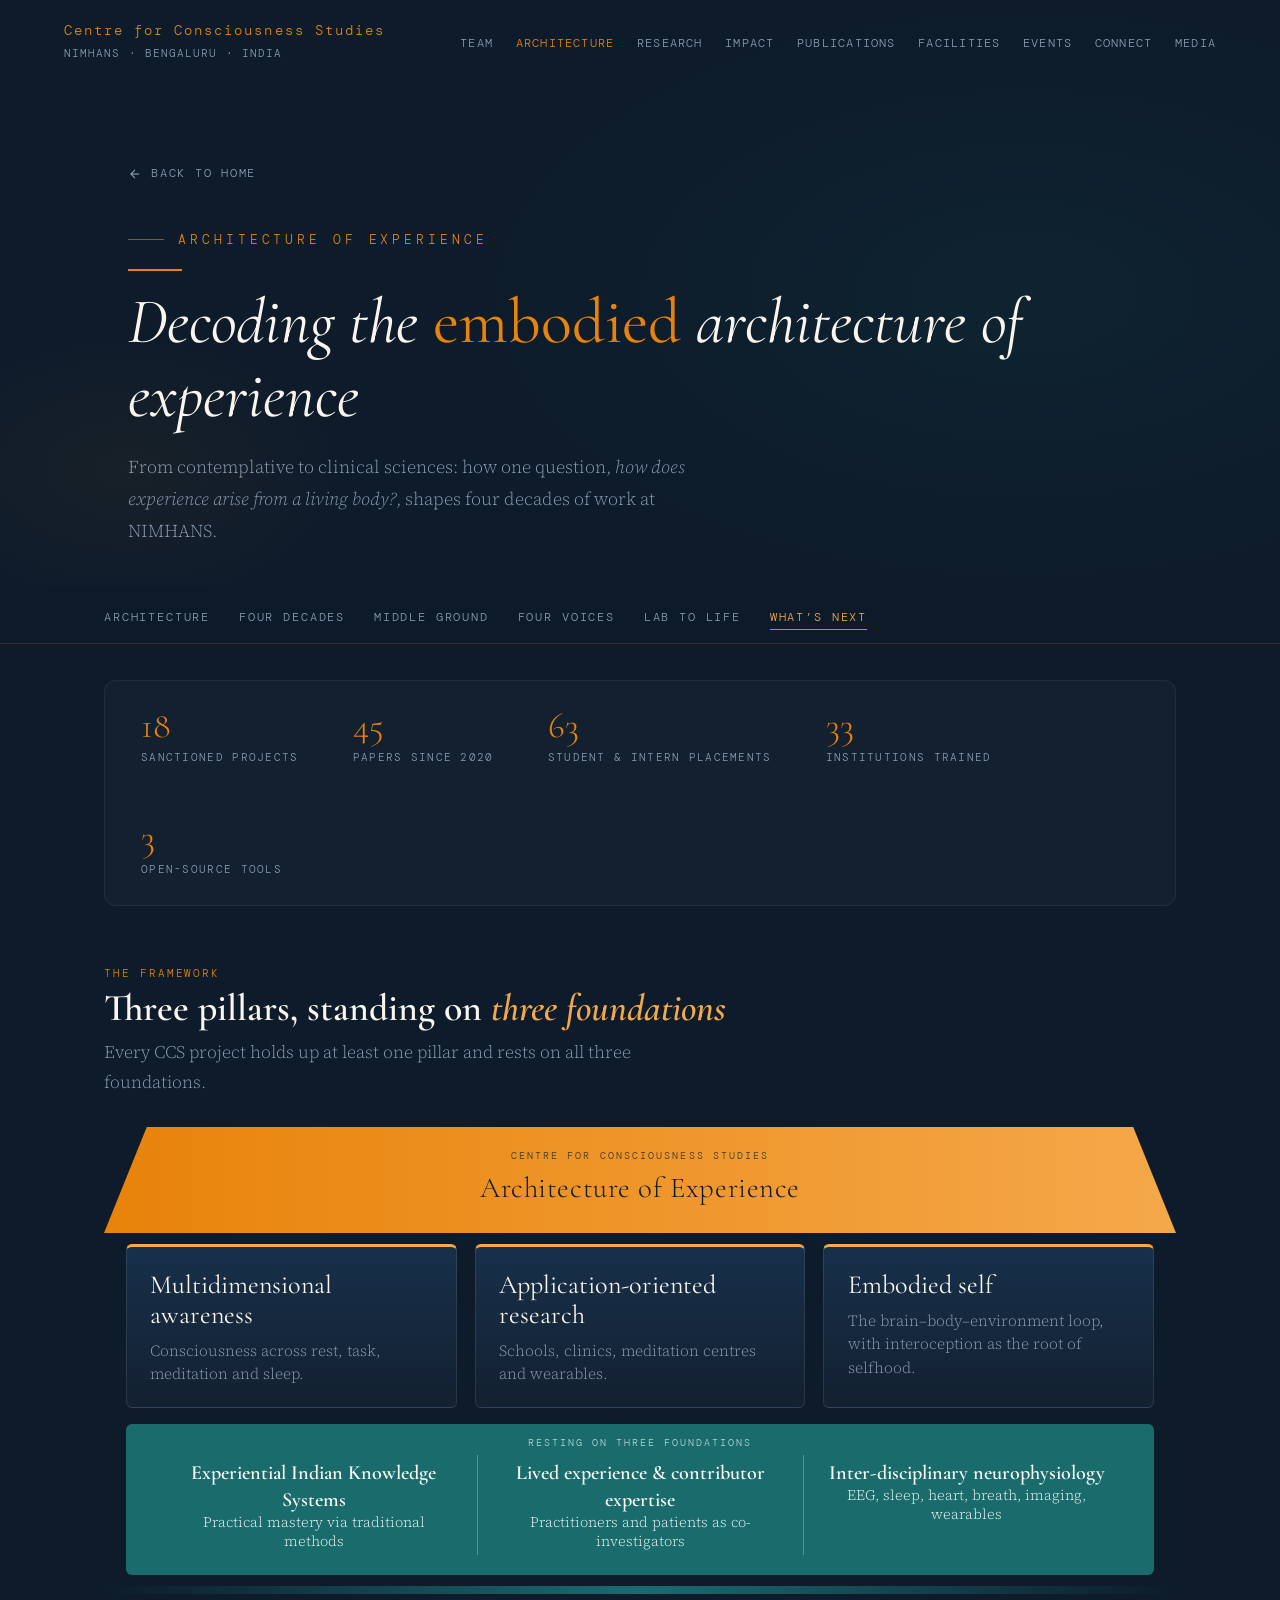
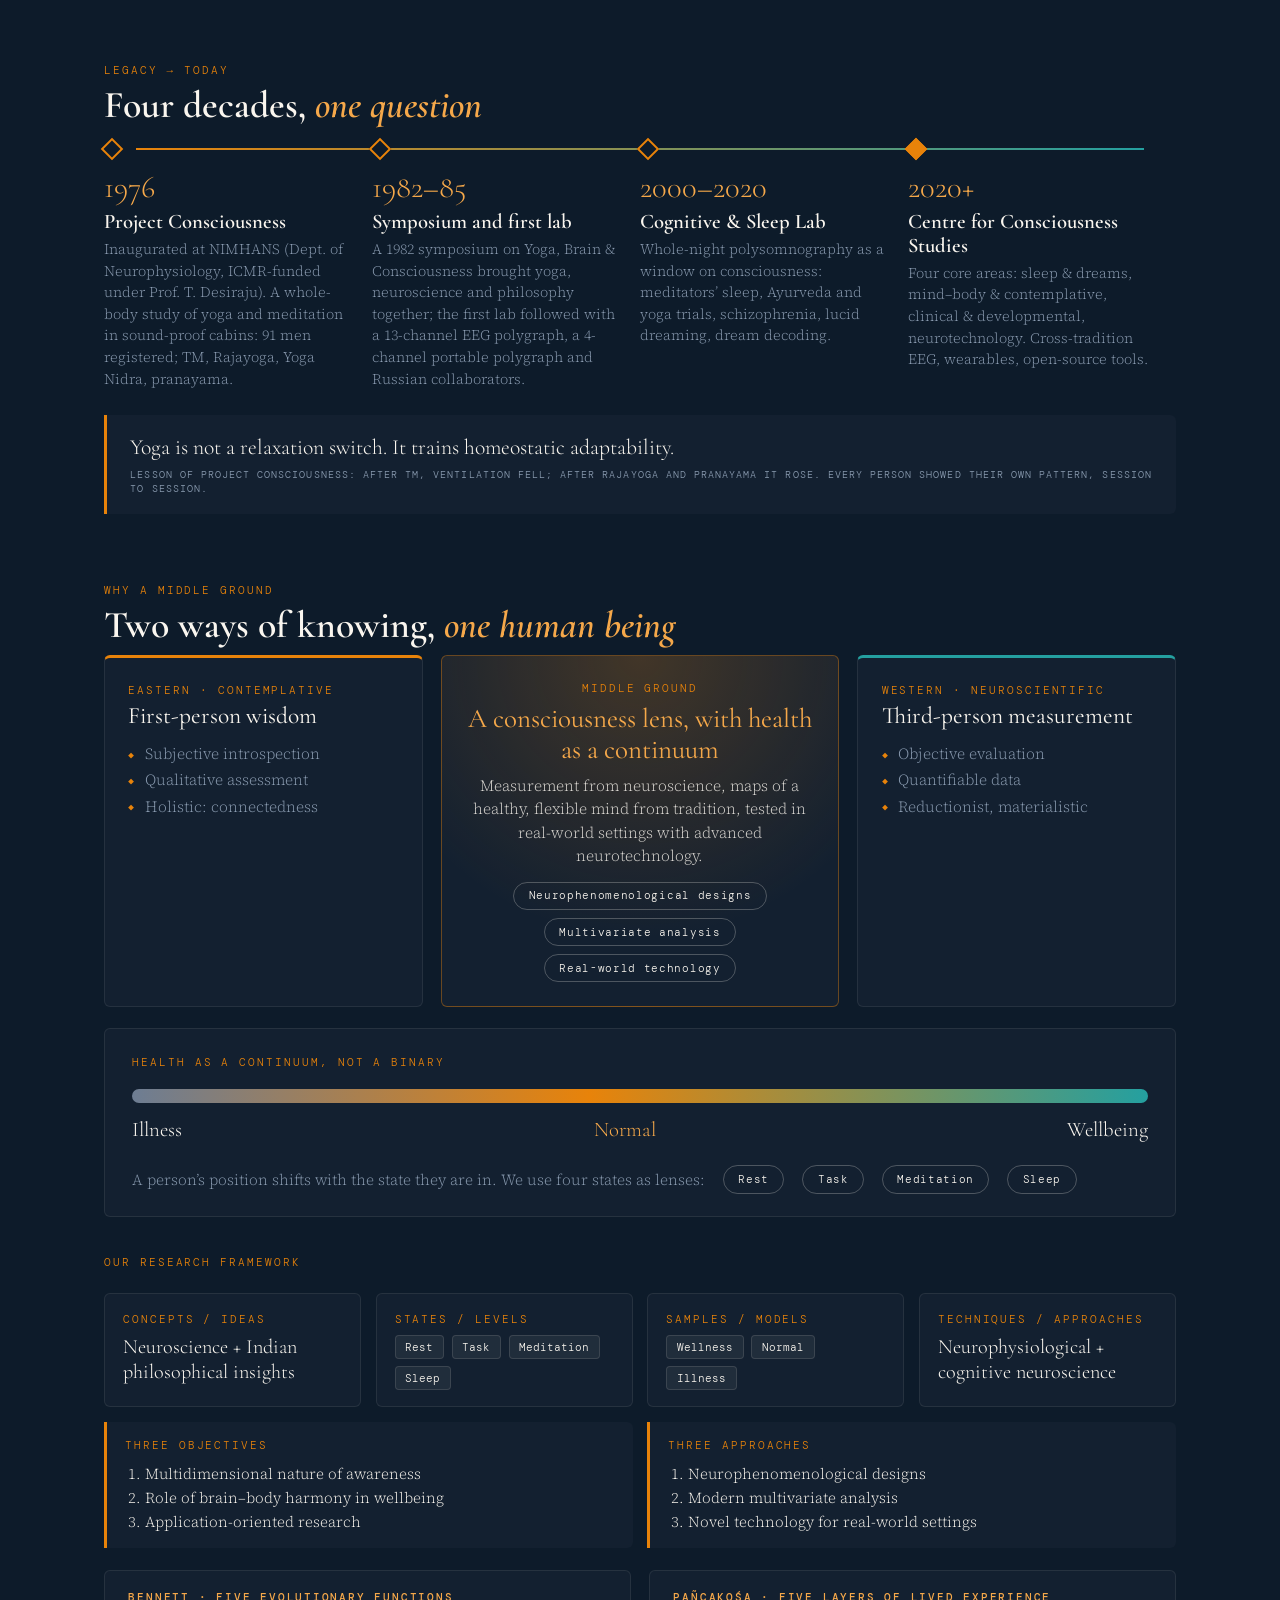
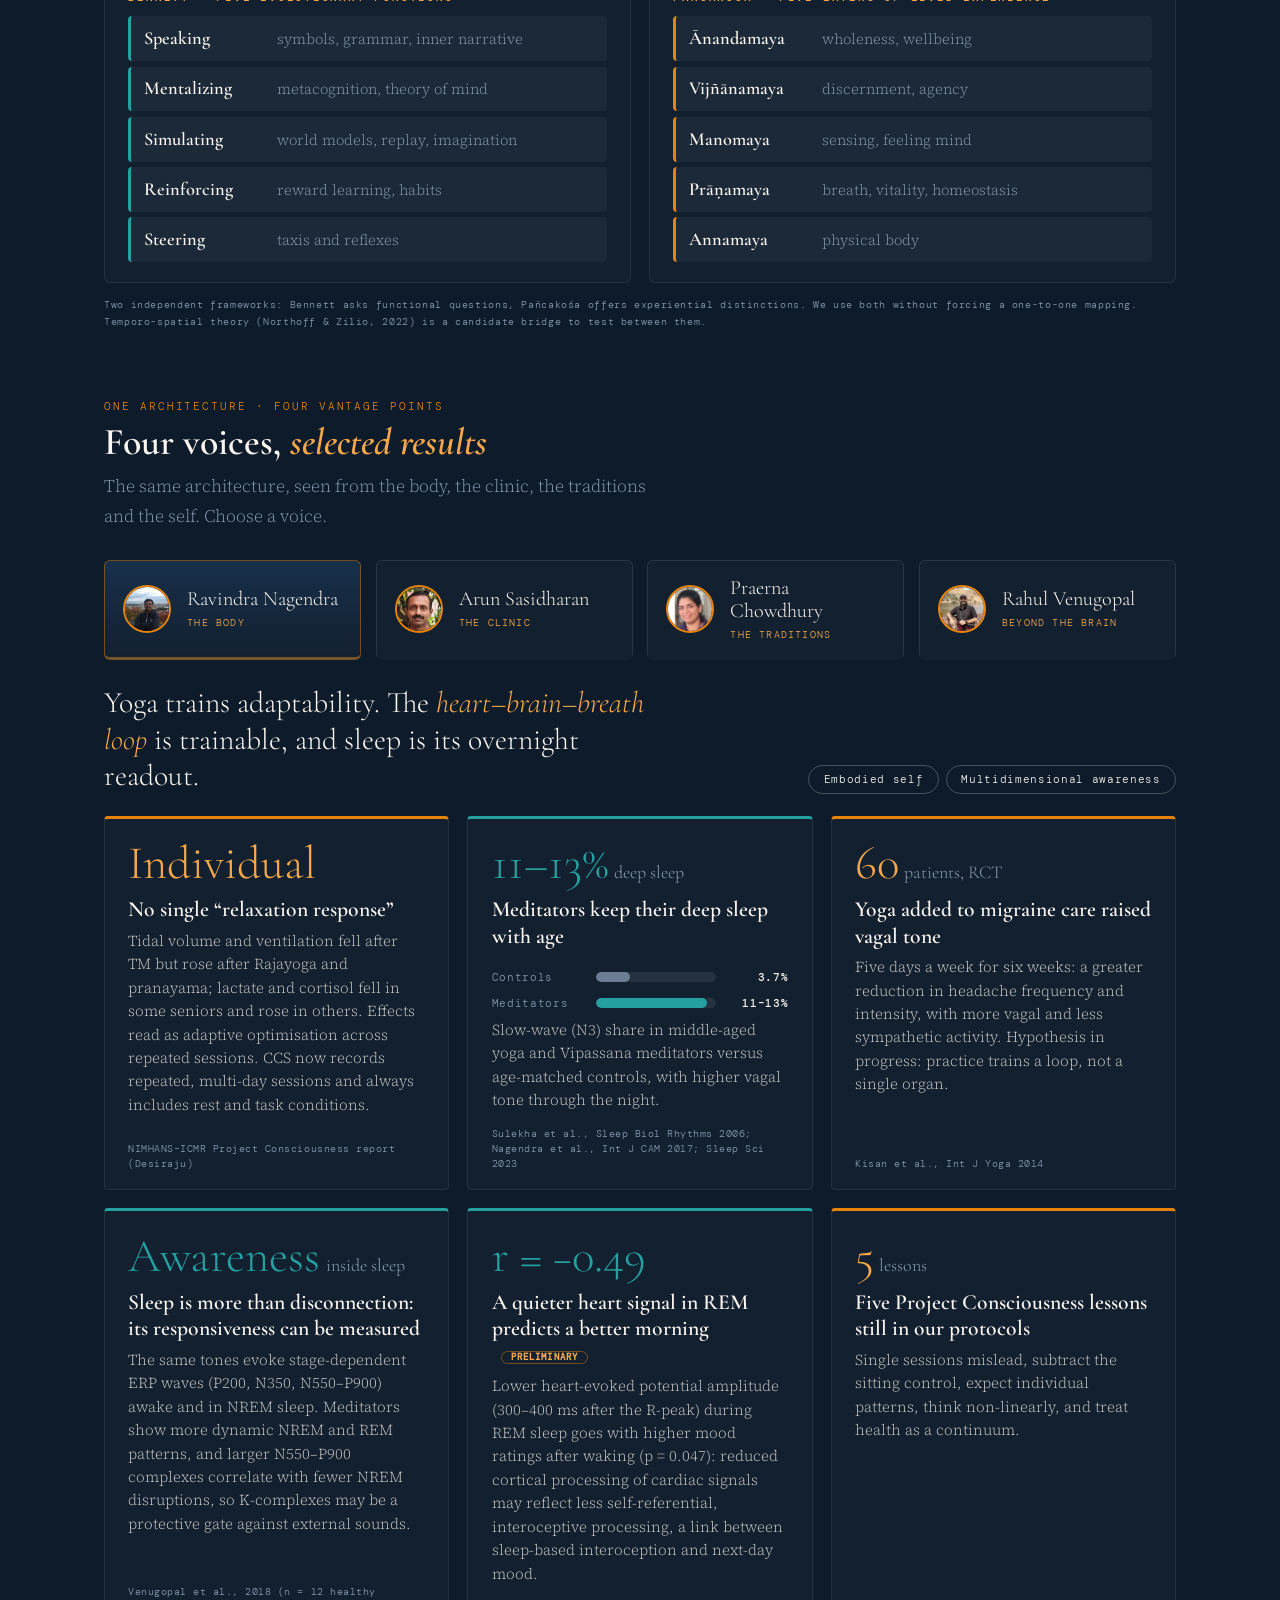
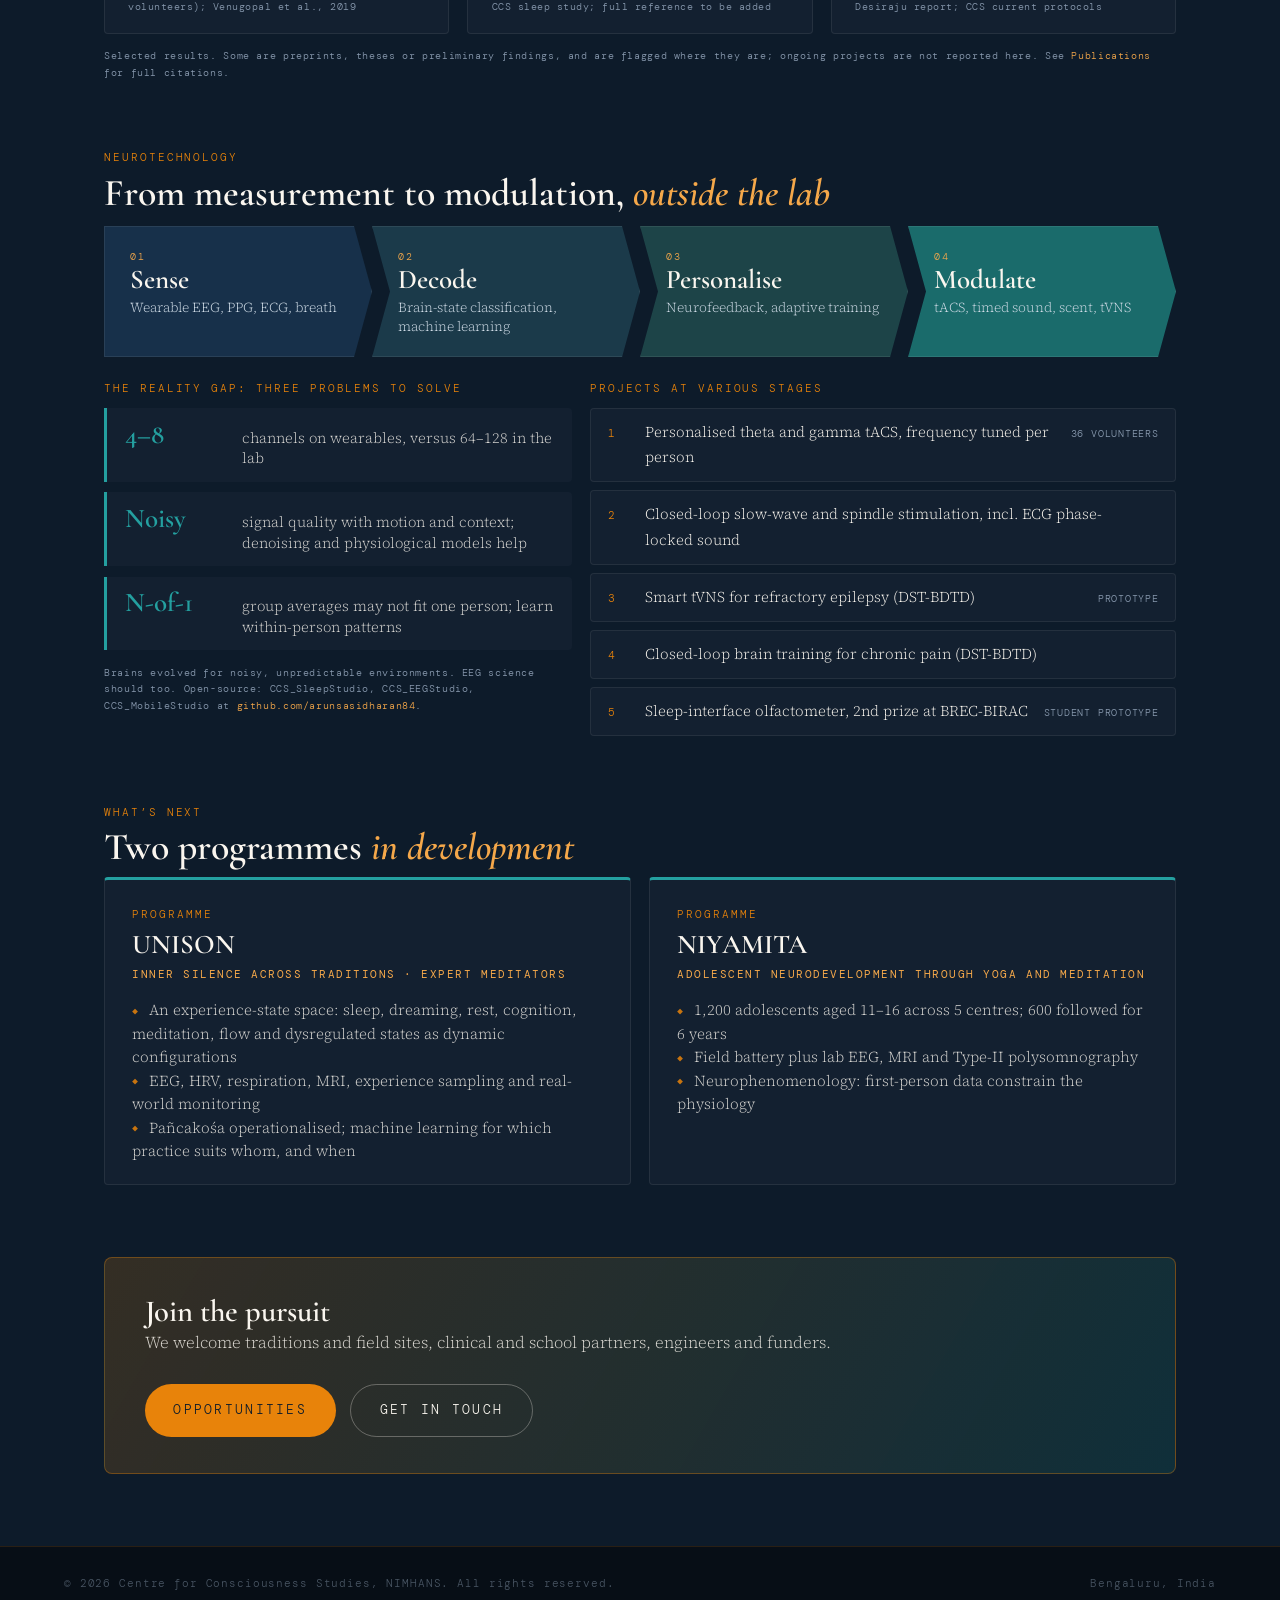
==== architecture.html @ c9396af3 "Add detailed Architecture of Experience page, hero diagram, condensed legacy, nav link Co-Authored-B" ====
<!DOCTYPE html>
<html lang="en">

<head>
  <meta charset="UTF-8">
  <meta name="viewport" content="width=device-width, initial-scale=1.0">
  <title>Architecture of Experience — Centre for Consciousness Studies, NIMHANS</title>
  <meta name="description"
    content="Four core research areas, sanctioned projects at the Centre for Consciousness Studies, NIMHANS, Bengaluru.">
  <link rel="preconnect" href="https://fonts.googleapis.com">
  <link rel="preconnect" href="https://fonts.gstatic.com" crossorigin>
  <link
    href="https://fonts.googleapis.com/css2?family=Cormorant+Garamond:ital,wght@0,400;0,600;1,400;1,600&family=Source+Serif+4:wght@300;400&family=DM+Mono:wght@400;500&display=swap"
    rel="stylesheet">
  <style>
    /* ── TOKENS ─────────────────────────────────────────── */
    :root {
      --ink: #0D1B2A;
      --saffron: #E8830A;
      --saffron-lt: #F5A84A;
      --cream: #FAF6EF;
      --stone: #E2D9CC;
      --muted: #8A9BB0;
      --teal: #1A6B6B;
      --teal-lt: #24A0A0;
      --surface: #132030;
      --white: #FFFFFF;
      --ff-disp: 'Cormorant Garamond', Georgia, serif;
      --ff-body: 'Source Serif 4', Georgia, serif;
      --ff-mono: 'DM Mono', 'Courier New', monospace;
      --ease: cubic-bezier(0.4, 0, 0.2, 1);
      --max: 1200px;
    }

    *,
    *::before,
    *::after {
      box-sizing: border-box;
      margin: 0;
      padding: 0;
    }

    html {
      scroll-behavior: smooth;
      font-size: 18px;
    }

    body {
      background: var(--ink);
      color: var(--cream);
      font-family: var(--ff-body);
      font-weight: 300;
      line-height: 1.7;
      overflow-x: hidden;
    }

    img {
      max-width: 100%;
      display: block;
    }

    a {
      color: inherit;
      text-decoration: none;
    }

    button {
      cursor: pointer;
      border: none;
      background: none;
      font: inherit;
    }

    h1,
    h2,
    h3,
    h4 {
      font-family: var(--ff-disp);
      font-weight: 400;
      line-height: 1.15;
    }

    .label {
      font-family: var(--ff-mono);
      font-size: .72rem;
      letter-spacing: .22em;
      text-transform: uppercase;
      color: var(--saffron);
    }

    .label::before {
      content: '[';
      opacity: .5;
    }

    .label::after {
      content: ']';
      opacity: .5;
    }

    .container {
      max-width: var(--max);
      margin: 0 auto;
      padding: 0 5vw;
    }

    .section-pad {
      padding: 100px 0;
    }

    /* ── ANIMATIONS ── */
    @keyframes fade-up {
      from {
        opacity: 0;
        transform: translateY(28px);
      }

      to {
        opacity: 1;
        transform: translateY(0);
      }
    }

    .reveal {
      opacity: 1;
      transform: none;
      transition: opacity .7s var(--ease), transform .7s var(--ease);
    }

    .js-loaded .reveal {
      opacity: 0;
      transform: translateY(28px);
    }

    .js-loaded .reveal.visible {
      opacity: 1;
      transform: translateY(0);
    }

    /* ── NAV ── */
    #navbar {
      position: fixed;
      top: 0;
      left: 0;
      right: 0;
      z-index: 1000;
      padding: 20px 5vw;
      display: flex;
      align-items: center;
      justify-content: space-between;
      transition: background .4s var(--ease), padding .4s var(--ease), border-color .4s var(--ease);
      border-bottom: 1px solid transparent;
    }

    #navbar.scrolled {
      background: rgba(13, 27, 42, .96);
      backdrop-filter: blur(16px);
      border-color: rgba(232, 131, 10, .25);
      padding: 14px 5vw;
    }

    .nav-brand {
      display: flex;
      flex-direction: column;
      gap: 1px;
    }

    .nav-brand .brand-top {
      font-family: var(--ff-mono);
      font-size: .75rem;
      letter-spacing: .15em;
      color: var(--saffron);
    }

    .nav-brand .brand-sub {
      font-family: var(--ff-mono);
      font-size: .6rem;
      letter-spacing: .1em;
      color: var(--muted);
      text-transform: uppercase;
    }

    .nav-links {
      display: flex;
      align-items: center;
      gap: 2rem;
      list-style: none;
    }

    .nav-links a {
      font-family: var(--ff-mono);
      font-size: .68rem;
      letter-spacing: .18em;
      text-transform: uppercase;
      color: var(--muted);
      position: relative;
      transition: color .25s;
    }

    .nav-links a::after {
      content: '';
      position: absolute;
      left: 0;
      bottom: -3px;
      width: 0;
      height: 1px;
      background: var(--saffron);
      transition: width .3s var(--ease);
    }

    .nav-links a:hover {
      color: var(--saffron);
    }

    .nav-links a:hover::after {
      width: 100%;
    }

    .hamburger {
      display: none;
      flex-direction: column;
      gap: 5px;
      padding: 4px;
    }

    .hamburger span {
      display: block;
      width: 24px;
      height: 2px;
      background: var(--saffron);
      border-radius: 2px;
      transition: transform .3s, opacity .3s;
    }

    .hamburger.open span:nth-child(1) {
      transform: translateY(7px) rotate(45deg);
    }

    .hamburger.open span:nth-child(2) {
      opacity: 0;
    }

    .hamburger.open span:nth-child(3) {
      transform: translateY(-7px) rotate(-45deg);
    }

    #nav-overlay {
      position: fixed;
      inset: 0;
      z-index: 999;
      background: var(--ink);
      display: flex;
      flex-direction: column;
      align-items: center;
      justify-content: center;
      gap: 2.5rem;
      opacity: 0;
      pointer-events: none;
      transition: opacity .35s var(--ease);
    }

    #nav-overlay.open {
      opacity: 1;
      pointer-events: all;
    }

    #nav-overlay a {
      font-family: var(--ff-disp);
      font-size: clamp(2rem, 5vw, 3.5rem);
      color: var(--cream);
      transition: color .2s;
    }

    #nav-overlay a:hover {
      color: var(--saffron);
    }

    /* ── PAGE HERO ── */
    .page-hero {
      padding: 160px 5vw 80px;
      position: relative;
      overflow: hidden;
    }

    .page-hero::before {
      content: '';
      position: absolute;
      inset: 0;
      background: radial-gradient(ellipse 60% 70% at 80% 50%, rgba(26, 107, 107, .1) 0%, transparent 70%),
        radial-gradient(ellipse 30% 40% at 10% 80%, rgba(232, 131, 10, .05) 0%, transparent 60%);
      pointer-events: none;
    }

    .page-hero .container {
      position: relative;
    }

    .page-hero .eyebrow {
      font-family: var(--ff-mono);
      font-size: .72rem;
      letter-spacing: .3em;
      color: var(--saffron);
      text-transform: uppercase;
      margin-bottom: 1rem;
      display: flex;
      align-items: center;
      gap: .8rem;
    }

    .page-hero .eyebrow::before {
      content: '';
      display: block;
      width: 2rem;
      height: 1px;
      background: var(--saffron);
      opacity: .6;
    }

    .page-hero h1 {
      font-size: clamp(2.8rem, 5vw, 4.5rem);
      font-style: italic;
      color: var(--cream);
      margin-bottom: 1rem;
    }

    .page-hero h1 em {
      font-style: normal;
      color: var(--saffron);
    }

    .page-hero .sub {
      font-size: 1rem;
      color: var(--muted);
      max-width: 560px;
      line-height: 1.8;
    }

    .back-link {
      display: inline-flex;
      align-items: center;
      gap: .5rem;
      font-family: var(--ff-mono);
      font-size: .65rem;
      letter-spacing: .15em;
      text-transform: uppercase;
      color: var(--muted);
      margin-bottom: 2.5rem;
      transition: color .2s;
    }

    .back-link:hover {
      color: var(--saffron);
    }

    /* ── SAFFRON RULE ── */
    .saffron-rule {
      width: 3rem;
      height: 2px;
      background: var(--saffron);
      margin: .8rem 0;
    }

    /* ── FILTER BAR ── */
    .filter-bar {
      display: flex;
      flex-wrap: wrap;
      gap: .6rem;
      margin-bottom: 2.5rem;
    }

    .filter-btn {
      font-family: var(--ff-mono);
      font-size: .65rem;
      letter-spacing: .15em;
      text-transform: uppercase;
      padding: .5rem 1.1rem;
      border-radius: 100px;
      border: 1px solid rgba(250, 246, 239, .15);
      color: var(--muted);
      transition: all .25s;
    }

    .filter-btn:hover {
      border-color: var(--saffron);
      color: var(--saffron);
    }

    .filter-btn.active {
      background: var(--saffron);
      border-color: var(--saffron);
      color: var(--ink);
    }

    /* ── PROJECTS GRID ── */
    .projects-grid {
      display: grid;
      grid-template-columns: repeat(auto-fill, minmax(300px, 1fr));
      gap: 1.5rem;
    }

    .project-card {
      background: var(--surface);
      border-radius: 12px;
      border: 1px solid rgba(250, 246, 239, .06);
      overflow: hidden;
      transition: transform .25s var(--ease), box-shadow .25s, opacity .35s, border-color .25s;
    }

    .project-card.hidden {
      display: none !important;
    }

    .project-card:hover {
      transform: translateY(-5px);
      box-shadow: 0 0 40px rgba(26, 107, 107, .2);
      border-color: rgba(26, 107, 107, .4);
    }

    .project-top {
      height: 6px;
      background: linear-gradient(90deg, var(--teal), var(--teal-lt));
    }

    .project-top.saffron {
      background: linear-gradient(90deg, var(--saffron), var(--saffron-lt));
    }

    .project-body {
      padding: 1.5rem;
    }

    .project-type {
      font-family: var(--ff-mono);
      font-size: .6rem;
      letter-spacing: .12em;
      color: var(--saffron);
      margin-bottom: .6rem;
      text-transform: uppercase;
    }

    .project-card h3 {
      font-family: var(--ff-disp);
      font-size: 1.1rem;
      color: var(--cream);
      line-height: 1.3;
      margin-bottom: .8rem;
    }

    .project-card p {
      font-size: .85rem;
      color: var(--muted);
      line-height: 1.7;
      margin-bottom: 1rem;
    }

    .project-tags {
      display: flex;
      flex-wrap: wrap;
      gap: .4rem;
    }

    .proj-tag {
      font-family: var(--ff-mono);
      font-size: .55rem;
      letter-spacing: .1em;
      padding: .25rem .7rem;
      border-radius: 100px;
      border: 1px solid rgba(26, 107, 107, .4);
      color: var(--teal-lt);
      text-transform: uppercase;
    }

    /* ── STATS BAR ── */
    .stats-bar {
      display: flex;
      gap: 3rem;
      flex-wrap: wrap;
      margin-bottom: 3rem;
      padding: 1.5rem 2rem;
      background: var(--surface);
      border-radius: 12px;
      border: 1px solid rgba(250, 246, 239, .06);
    }

    .stat-item {
      display: flex;
      flex-direction: column;
      gap: .2rem;
    }

    .stat-num {
      font-family: var(--ff-disp);
      font-size: 2rem;
      color: var(--saffron);
      line-height: 1;
    }

    .stat-label {
      font-family: var(--ff-mono);
      font-size: .6rem;
      letter-spacing: .12em;
      color: var(--muted);
      text-transform: uppercase;
    }

    /* ── RESPONSIVE ── */
    @media (max-width: 768px) {
      .nav-links {
        display: none;
      }

      .hamburger {
        display: flex;
      }

      .projects-grid {
        grid-template-columns: 1fr;
      }

      .stats-bar {
        gap: 1.5rem;
      }
    }

    /* ── RESEARCH PAGE ─────────────────────────── */
    .area-block { padding: 4rem 0; border-top: 1px solid rgba(232,131,10,.15); }
    .area-head { display: grid; grid-template-columns: 1fr auto; gap: 2rem; align-items: end; margin-bottom: 2rem; }
    .area-num { font-family: var(--ff-mono); font-size: .68rem; letter-spacing: .2em; text-transform: uppercase; color: var(--saffron); }
    .area-head h2 { font-family: var(--ff-disp); font-size: 2.4rem; font-weight: 600; color: var(--cream); line-height: 1.15; margin: .3rem 0; }
    .area-head h2 em { color: var(--saffron-lt); font-style: italic; }
    .area-tag { color: var(--muted); font-size: .95rem; }
    .area-themes { display: flex; flex-wrap: wrap; gap: .5rem; margin-top: 1rem; }
    .area-fund { text-align: right; }
    .area-fund .big { font-family: var(--ff-disp); font-size: 2.8rem; line-height: 1; color: var(--saffron-lt); }
    .area-fund .small { font-family: var(--ff-mono); font-size: .62rem; letter-spacing: .12em; text-transform: uppercase; color: var(--muted); margin-top: .4rem; }
    .proj-meta { display: flex; justify-content: space-between; gap: 1rem; flex-wrap: wrap; margin-top: 1rem; font-family: var(--ff-mono); font-size: .62rem; letter-spacing: .08em; text-transform: uppercase; color: var(--muted); }
    .proj-meta .amt { color: var(--saffron-lt); }
    .status-pill { display: inline-block; padding: .1rem .6rem; border: 1px solid rgba(232,131,10,.4); border-radius: 100px; color: var(--saffron-lt); }

    .area-pipe { display:flex; flex-wrap:wrap; gap:.6rem 1.6rem; margin:1.2rem 0 0; font-family:var(--ff-mono); font-size:.66rem; letter-spacing:.08em; color:var(--muted); }
    .area-pipe b { color:var(--saffron-lt); font-weight:500; font-size:.85rem; }
    details.stu { margin:1rem 0 1.4rem; border:1px solid rgba(250,246,239,.08); border-radius:4px; background:var(--surface); }
    details.stu summary { cursor:pointer; padding:.8rem 1.1rem; font-family:var(--ff-mono); font-size:.66rem; letter-spacing:.1em; text-transform:uppercase; color:var(--saffron-lt); }
    details.stu ul { margin:0; padding:0 1.1rem 1rem 2.2rem; color:var(--cream); font-size:.9rem; line-height:1.55; }
    .kf-filter { display:flex; flex-wrap:wrap; gap:.5rem; margin:1.2rem 0 2rem; }
    .kf-filter button { background:transparent; border:1px solid rgba(250,246,239,.2); color:var(--cream); border-radius:99px; padding:.4rem 1rem; font-family:var(--ff-mono); font-size:.64rem; letter-spacing:.08em; cursor:pointer; }
    .kf-filter button.on { background:var(--saffron); border-color:var(--saffron); color:var(--ink); }
    .kf-grid { display:grid; grid-template-columns:repeat(auto-fill,minmax(320px,1fr)); gap:1.4rem; }
    .kf-card { background:var(--surface); border:1px solid rgba(250,246,239,.08); border-radius:4px; overflow:hidden; display:flex; flex-direction:column; }
    .kf-card a.img { background:#fff; display:block; }
    .kf-card img { width:100%; display:block; aspect-ratio:16/10; object-fit:contain; }
    .kf-body { padding:1.2rem 1.4rem 1.4rem; }
    .kf-body .k { font-family:var(--ff-mono); font-size:.58rem; letter-spacing:.16em; text-transform:uppercase; color:var(--saffron); }
    .kf-body h3 { font-family:var(--ff-disp); font-size:1.3rem; line-height:1.25; color:var(--cream); margin:.4rem 0 .6rem; }
    .kf-body p { color:var(--cream); opacity:.82; font-size:.9rem; line-height:1.55; }
    .kf-body .cite { font-family:var(--ff-mono); font-size:.6rem; letter-spacing:.04em; color:var(--muted); margin-top:.8rem; }
    .kf-body .cite a { color:var(--saffron-lt); }
    .area-note { font-family: var(--ff-mono); font-size: .62rem; letter-spacing: .1em; color: var(--muted); text-align: center; margin-top: 3rem; }
    .overview-grid { display: grid; grid-template-columns: repeat(4, 1fr); gap: 1.2rem; margin-bottom: 1rem; }
    .overview-card { display: block; padding: 1.6rem; background: var(--surface); border: 1px solid rgba(250,246,239,.08); border-top: 3px solid var(--saffron); border-radius: 4px; transition: transform .25s var(--ease), border-color .25s var(--ease); color: var(--cream); text-decoration: none; }
    .overview-card:hover { transform: translateY(-3px); border-color: var(--saffron); }
    .overview-card h3 { font-family: var(--ff-disp); font-size: 1.35rem; line-height: 1.2; margin: .4rem 0 .5rem; }
    .overview-card p { font-size: .85rem; color: var(--muted); line-height: 1.5; }
    .overview-card .counts { margin-top: 1rem; font-family: var(--ff-mono); font-size: .62rem; letter-spacing: .1em; text-transform: uppercase; color: var(--saffron-lt); }
    @media (max-width: 900px) { .overview-grid { grid-template-columns: repeat(2, 1fr); } .area-head { grid-template-columns: 1fr; } .area-fund { text-align: left; } }
    @media (max-width: 520px) { .overview-grid { grid-template-columns: 1fr; } .area-head h2 { font-size: 1.9rem; } }
  </style>

<style>
  /* ── Architecture page (scoped .ax-) ── */
  html { scroll-padding-top: 110px; }
  .ax-sub { position: sticky; top: 58px; z-index: 60; background: rgba(13,27,42,.94); backdrop-filter: blur(12px); border-bottom: 1px solid rgba(232,131,10,.18); }
  .ax-sub ul { max-width: var(--max); margin: 0 auto; padding: .7rem 5vw; display: flex; gap: .4rem 1.6rem; list-style: none; overflow-x: auto; white-space: nowrap; scrollbar-width: none; }
  .ax-sub a { font-family: var(--ff-mono); font-size: .64rem; letter-spacing: .16em; text-transform: uppercase; color: var(--muted); text-decoration: none; padding: .25rem 0; border-bottom: 1px solid transparent; }
  .ax-sub a:hover, .ax-sub a.on { color: var(--saffron-lt); border-color: var(--saffron); }
  .ax-block { padding: 3.2rem 0 .5rem; }
  .ax-h2 { font-family: var(--ff-disp); font-size: 2.1rem; line-height: 1.15; color: var(--cream); margin: .3rem 0 .4rem; font-weight: 600; }
  .ax-h2 em { color: var(--saffron-lt); }
  .ax-lede { color: var(--muted); font-size: .98rem; max-width: 62ch; margin-bottom: 1.6rem; }
  .ax-k { font-family: var(--ff-mono); font-size: .6rem; letter-spacing: .18em; text-transform: uppercase; color: var(--saffron); }

  /* architecture diagram */
  .ax-arch { position: relative; margin-top: 1rem; }
  .ax-roof { position: relative; text-align: center; padding: 1.1rem 1rem; font-family: var(--ff-disp); font-size: 1.6rem; color: var(--ink); background: linear-gradient(90deg, var(--saffron), var(--saffron-lt)); clip-path: polygon(4% 0, 96% 0, 100% 100%, 0 100%); letter-spacing: .02em; }
  .ax-roof small { display: block; font-family: var(--ff-mono); font-size: .58rem; letter-spacing: .2em; text-transform: uppercase; opacity: .75; }
  .ax-pillars { display: grid; grid-template-columns: repeat(3, 1fr); gap: 1rem; padding: 0 1.2rem; margin-top: .6rem; }
  .ax-pillar { background: linear-gradient(180deg, #17304a, var(--surface)); border: 1px solid rgba(250,246,239,.1); border-top: 3px solid var(--saffron-lt); border-radius: 6px; padding: 1.3rem 1.3rem 1.2rem; display: flex; flex-direction: column; gap: .5rem; }
  .ax-pillar h3 { font-family: var(--ff-disp); font-size: 1.45rem; line-height: 1.15; color: var(--cream); }
  .ax-pillar p { font-size: .86rem; color: var(--muted); line-height: 1.5; flex: 1; }
  .ax-held { display: flex; align-items: center; gap: .3rem; margin-top: .4rem; padding-top: .7rem; border-top: 1px dashed rgba(250,246,239,.14); font-family: var(--ff-mono); font-size: .54rem; letter-spacing: .12em; text-transform: uppercase; color: var(--muted); }
  .ax-held img { width: 26px; height: 26px; border-radius: 50%; object-fit: cover; border: 1.5px solid var(--saffron); margin-left: -4px; background: var(--surface); }
  .ax-held span { margin-right: .5rem; }
  .ax-base { margin: .9rem 1.2rem 0; position: relative; padding: 1.7rem 1.4rem 1.1rem; background: var(--teal); border-radius: 6px; display: grid; grid-template-columns: repeat(3, 1fr); gap: 0; }
  .ax-base::before { content: 'Resting on three foundations'; position: absolute; top: .55rem; left: 0; right: 0; text-align: center; font-family: var(--ff-mono); font-size: .56rem; letter-spacing: .2em; text-transform: uppercase; color: rgba(234,247,247,.75); }
  .ax-slab { padding: .2rem 1.2rem; font-size: .8rem; line-height: 1.35; color: #EAF7F7; text-align: center; }
  .ax-slab + .ax-slab { border-left: 1px solid rgba(234,247,247,.3); }
  .ax-slab b { display: block; font-family: var(--ff-disp); font-size: 1.12rem; color: #fff; font-weight: 600; }
  .ax-ground { height: 8px; background: linear-gradient(90deg, transparent, var(--teal-lt), transparent); margin-top: .6rem; opacity: .6; border-radius: 4px; }

  /* timeline */
  .ax-tl { display: grid; grid-template-columns: repeat(4, 1fr); gap: 0; position: relative; margin-top: .5rem; }
  .ax-tl::before { content: ''; position: absolute; left: 3%; right: 3%; top: 11px; height: 2px; background: linear-gradient(90deg, var(--saffron), var(--teal-lt)); }
  .ax-tl-i { position: relative; padding: 2rem 1.1rem 0 0; }
  .ax-tl-i::before { content: ''; position: absolute; top: 4px; left: 0; width: 16px; height: 16px; transform: rotate(45deg); background: var(--ink); border: 2px solid var(--saffron); }
  .ax-tl-i:last-child::before { background: var(--saffron); }
  .ax-yr { font-family: var(--ff-disp); font-size: 1.7rem; color: var(--saffron-lt); line-height: 1; }
  .ax-tl-i h4 { font-family: var(--ff-disp); font-size: 1.15rem; color: var(--cream); margin: .35rem 0 .3rem; font-weight: 600; }
  .ax-tl-i p { font-size: .8rem; color: var(--muted); line-height: 1.5; }
  .ax-lesson { margin-top: 1.4rem; padding: 1rem 1.3rem; border-left: 3px solid var(--saffron); background: var(--surface); border-radius: 0 6px 6px 0; font-family: var(--ff-disp); font-size: 1.2rem; color: var(--cream); line-height: 1.35; }
  .ax-lesson span { display: block; margin-top: .3rem; font-family: var(--ff-mono); font-size: .58rem; letter-spacing: .1em; color: var(--muted); text-transform: uppercase; }

  /* middle ground */
  .ax-mid { display: grid; grid-template-columns: 1fr 1.25fr 1fr; gap: 1rem; align-items: stretch; }
  .ax-side { background: var(--surface); border: 1px solid rgba(250,246,239,.08); border-radius: 6px; padding: 1.3rem; }
  .ax-side h3 { font-family: var(--ff-disp); font-size: 1.3rem; color: var(--cream); margin: .2rem 0 .6rem; }
  .ax-side ul { list-style: none; font-size: .86rem; color: var(--muted); line-height: 1.7; }
  .ax-side li::before { content: '\25C6'; color: var(--saffron); font-size: .45rem; margin-right: .6rem; vertical-align: middle; }
  .ax-side.e { border-top: 3px solid var(--saffron); } .ax-side.w { border-top: 3px solid var(--teal-lt); }
  .ax-core { background: radial-gradient(circle at 50% 0%, rgba(232,131,10,.22), transparent 70%), var(--surface); border: 1px solid rgba(232,131,10,.4); border-radius: 6px; padding: 1.3rem; text-align: center; display: flex; flex-direction: column; justify-content: center; }
  .ax-core h3 { font-family: var(--ff-disp); font-size: 1.5rem; color: var(--saffron-lt); margin: .3rem 0 .5rem; }
  .ax-core p { font-size: .86rem; color: var(--cream); opacity: .85; line-height: 1.5; }
  .ax-core .tri { display: flex; flex-wrap: wrap; justify-content: center; gap: .4rem; margin-top: .8rem; }
  .ax-pill { font-family: var(--ff-mono); font-size: .62rem; letter-spacing: .06em; color: var(--cream); border: 1px solid rgba(250,246,239,.25); border-radius: 100px; padding: .22rem .8rem; }
  .ax-cont { margin-top: 1.2rem; padding: 1.3rem 1.5rem 1.2rem; background: var(--surface); border: 1px solid rgba(250,246,239,.08); border-radius: 6px; }
  .ax-bar { position: relative; height: 14px; border-radius: 8px; background: linear-gradient(90deg, #6d7d93 0%, var(--saffron) 45%, var(--teal-lt) 100%); margin: 1rem 0 .5rem; }
  .ax-bar i { position: absolute; top: -5px; width: 24px; height: 24px; border-radius: 50%; background: var(--cream); border: 3px solid var(--ink); box-shadow: 0 0 0 1px rgba(250,246,239,.3); transform: translateX(-50%); }
  .ax-ends { display: flex; justify-content: space-between; font-family: var(--ff-disp); font-size: 1.15rem; color: var(--cream); }
  .ax-ends span:nth-child(2) { color: var(--saffron-lt); }
  .ax-cont .row { display: flex; flex-wrap: wrap; gap: .5rem 1rem; align-items: center; margin-top: 1rem; font-size: .85rem; color: var(--muted); }
  .ax-frame { display: grid; grid-template-columns: 1fr 1fr; gap: 1rem; margin-top: 1.2rem; }
  .ax-ladder { background: var(--surface); border: 1px solid rgba(250,246,239,.08); border-radius: 6px; padding: 1.1rem 1.3rem; }
  .ax-ladder h4 { font-family: var(--ff-mono); font-size: .62rem; letter-spacing: .16em; text-transform: uppercase; color: var(--saffron-lt); margin-bottom: .7rem; font-weight: 500; }
  .ax-ladder ol { list-style: none; display: grid; gap: .3rem; }
  .ax-ladder li { display: flex; gap: .8rem; align-items: baseline; padding: .38rem .7rem; border-radius: 4px; font-size: .82rem; color: var(--cream); background: rgba(250,246,239,.04); }
  .ax-ladder li b { font-family: var(--ff-disp); font-size: 1.02rem; min-width: 6.6rem; font-weight: 600; }
  .ax-ladder li span { color: var(--muted); }
  .ax-ladder.k li { border-left: 3px solid var(--saffron); } .ax-ladder.b li { border-left: 3px solid var(--teal-lt); }
  .ax-note { font-family: var(--ff-mono); font-size: .58rem; letter-spacing: .06em; color: var(--muted); margin-top: .8rem; line-height: 1.6; }

  /* voices */
  .ax-tabs { display: grid; grid-template-columns: repeat(4, 1fr); gap: .8rem; margin: 1rem 0 1.4rem; }
  .ax-tab { display: flex; align-items: center; gap: .9rem; text-align: left; background: var(--surface); border: 1px solid rgba(250,246,239,.1); border-bottom: 3px solid transparent; border-radius: 6px; padding: .8rem 1rem; color: var(--cream); cursor: pointer; font: inherit; transition: border-color .25s, transform .25s; }
  .ax-tab:hover { transform: translateY(-2px); border-color: rgba(232,131,10,.5); }
  .ax-tab[aria-selected="true"] { border-bottom-color: var(--saffron); background: linear-gradient(180deg, #17304a, var(--surface)); border-color: rgba(232,131,10,.45); }
  .ax-tab img { width: 48px; height: 48px; border-radius: 50%; object-fit: cover; object-position: center 20%; border: 2px solid var(--saffron); flex: none; }
  .ax-tab .t1 { display: block; font-family: var(--ff-disp); font-size: 1.12rem; line-height: 1.15; }
  .ax-tab .t2 { display: block; font-family: var(--ff-mono); font-size: .56rem; letter-spacing: .12em; text-transform: uppercase; color: var(--saffron-lt); margin-top: .2rem; }
  .js-loaded .ax-vp[hidden] { display: none; }
  .ax-vp-head { display: flex; gap: 1.4rem; align-items: flex-end; justify-content: space-between; flex-wrap: wrap; margin-bottom: 1.2rem; }
  .ax-thesis { font-family: var(--ff-disp); font-size: 1.65rem; line-height: 1.22; color: var(--cream); max-width: 40ch; }
  .ax-thesis em { color: var(--saffron-lt); }
  .ax-tags { display: flex; gap: .4rem; flex-wrap: wrap; }
  .ax-cards { display: grid; grid-template-columns: repeat(3, 1fr); gap: 1rem; }
  .ax-card { background: var(--surface); border: 1px solid rgba(250,246,239,.08); border-top: 3px solid var(--saffron); border-radius: 4px; padding: 1.2rem 1.3rem 1rem; display: flex; flex-direction: column; }
  .ax-card.t { border-top-color: var(--teal-lt); } .ax-card.wide { grid-column: span 2; } .ax-card.full { grid-column: 1 / -1; }
  .ax-big { font-family: var(--ff-disp); font-size: 2.6rem; line-height: 1; color: var(--saffron-lt); }
  .ax-card.t .ax-big { color: var(--teal-lt); }
  .ax-big small { font-size: 1rem; color: var(--muted); margin-left: .3rem; }
  .ax-card h4 { font-family: var(--ff-disp); font-size: 1.2rem; line-height: 1.22; color: var(--cream); margin: .5rem 0 .35rem; font-weight: 600; }
  .ax-card p { font-size: .84rem; line-height: 1.55; color: var(--cream); opacity: .8; flex: 1; }
  .ax-card cite { display: block; margin-top: .8rem; font-family: var(--ff-mono); font-style: normal; font-size: .56rem; letter-spacing: .05em; line-height: 1.5; color: var(--muted); }
  .ax-flag { display: inline-block; margin-left: .5rem; font-family: var(--ff-mono); font-size: .52rem; letter-spacing: .12em; text-transform: uppercase; color: var(--saffron-lt); border: 1px solid rgba(232,131,10,.45); border-radius: 100px; padding: 0 .5rem; vertical-align: middle; }
  .ax-vs { display: grid; gap: .45rem; margin: .7rem 0 .3rem; }
  .ax-vs div { display: grid; grid-template-columns: 5.2rem 1fr 3.4rem; gap: .6rem; align-items: center; font-family: var(--ff-mono); font-size: .6rem; letter-spacing: .06em; color: var(--muted); }
  .ax-vs .tr { height: 10px; border-radius: 5px; background: rgba(250,246,239,.08); overflow: hidden; }
  .ax-vs .tr i { display: block; height: 100%; border-radius: 5px; background: var(--saffron); }
  .ax-vs .tr i.g { background: #6d7d93; } .ax-vs .tr i.tl { background: var(--teal-lt); }
  .ax-vs b { color: var(--cream); font-weight: 500; text-align: right; }
  .ax-chips { display: flex; flex-wrap: wrap; gap: .4rem; margin-top: .7rem; }
  .ax-chips span { font-size: .78rem; color: var(--cream); background: rgba(250,246,239,.06); border: 1px solid rgba(250,246,239,.12); border-radius: 4px; padding: .3rem .65rem; line-height: 1.3; }
  .ax-chips span b { color: var(--saffron-lt); font-family: var(--ff-mono); font-size: .62rem; margin-right: .4rem; font-weight: 500; }
  .ax-split { display: grid; grid-template-columns: 1.1fr 1fr; gap: 1.4rem; align-items: center; }
  .ax-loop svg { width: 100%; max-width: 250px; height: auto; display: block; margin: 0 auto; }
  .ax-loop ol { list-style: none; display: grid; gap: .45rem; }
  .ax-loop li { font-size: .8rem; color: var(--muted); line-height: 1.4; display: grid; grid-template-columns: 1.6rem 1fr; gap: .5rem; }
  .ax-loop li i { font-style: normal; display: inline-grid; place-items: center; width: 1.4rem; height: 1.4rem; border-radius: 50%; background: var(--saffron); color: var(--ink); font-family: var(--ff-mono); font-size: .62rem; font-weight: 500; }
  .ax-loop li b { color: var(--cream); font-family: var(--ff-disp); font-size: .98rem; font-weight: 600; }
  .ax-loop li q { display: block; font-style: italic; color: var(--saffron-lt); quotes: '\201C' '\201D'; }

  /* lab to life */
  .ax-pipe { display: grid; grid-template-columns: repeat(4, 1fr); gap: 0; margin: .6rem 0 1.2rem; }
  .ax-step { position: relative; padding: 1.1rem 1.5rem 1.1rem 1.4rem; background: var(--surface); border: 1px solid rgba(250,246,239,.08); clip-path: polygon(0 0, calc(100% - 18px) 0, 100% 50%, calc(100% - 18px) 100%, 0 100%, 18px 50%); }
  .ax-step:first-child { clip-path: polygon(0 0, calc(100% - 18px) 0, 100% 50%, calc(100% - 18px) 100%, 0 100%); }
  .ax-step:nth-child(1) { background: #17304a; } .ax-step:nth-child(2) { background: #1b3a4a; } .ax-step:nth-child(3) { background: #1d4448; } .ax-step:nth-child(4) { background: #1A6B6B; }
  .ax-step .n { font-family: var(--ff-mono); font-size: .58rem; letter-spacing: .18em; color: var(--saffron-lt); }
  .ax-step b { display: block; font-family: var(--ff-disp); font-size: 1.5rem; color: var(--cream); line-height: 1.1; font-weight: 600; }
  .ax-step span { font-size: .76rem; color: #cfdbe6; line-height: 1.4; display: block; margin-top: .2rem; }
  .ax-two { display: grid; grid-template-columns: 1fr 1.25fr; gap: 1rem; }
  .ax-gap { display: grid; gap: .6rem; }
  .ax-gap div { display: flex; align-items: baseline; gap: .9rem; background: var(--surface); border-left: 3px solid var(--teal-lt); border-radius: 0 4px 4px 0; padding: .7rem 1rem; }
  .ax-gap b { font-family: var(--ff-disp); font-size: 1.5rem; color: var(--teal-lt); min-width: 5.6rem; line-height: 1; font-weight: 600; }
  .ax-gap span { font-size: .82rem; color: var(--cream); opacity: .85; line-height: 1.4; }
  .ax-proj { display: grid; gap: .45rem; }
  .ax-proj div { display: grid; grid-template-columns: 1.4rem 1fr auto; gap: .7rem; align-items: baseline; background: var(--surface); border: 1px solid rgba(250,246,239,.07); border-radius: 4px; padding: .6rem .9rem; font-size: .83rem; color: var(--cream); }
  .ax-proj i { font-style: normal; font-family: var(--ff-mono); font-size: .62rem; color: var(--saffron); }
  .ax-proj em { font-style: normal; font-family: var(--ff-mono); font-size: .54rem; letter-spacing: .08em; text-transform: uppercase; color: var(--muted); text-align: right; }
  .ax-cta { margin: 3.5rem 0 1rem; padding: 2rem 2.2rem; border-radius: 8px; background: linear-gradient(120deg, rgba(232,131,10,.18), rgba(26,107,107,.25)); border: 1px solid rgba(232,131,10,.35); display: flex; gap: 1.5rem; justify-content: space-between; align-items: center; flex-wrap: wrap; }
  .ax-cta h3 { font-family: var(--ff-disp); font-size: 1.7rem; color: var(--cream); font-weight: 600; }
  .ax-cta p { color: var(--cream); opacity: .85; font-size: .92rem; }
  .ax-btn { display: inline-flex; align-items: center; gap: .6rem; font-family: var(--ff-mono); font-size: .7rem; letter-spacing: .18em; text-transform: uppercase; color: var(--ink); background: var(--saffron); border-radius: 100px; padding: .8rem 1.6rem; text-decoration: none; }
  .ax-btn.o { background: transparent; color: var(--cream); border: 1px solid rgba(250,246,239,.3); }

  .ax-fw { display: grid; grid-template-columns: repeat(4, 1fr); gap: .8rem; margin-top: 1.2rem; }
  .ax-fw > div { background: var(--surface); border: 1px solid rgba(250,246,239,.08); border-radius: 6px; padding: .9rem 1rem; }
  .ax-fw p { font-family: var(--ff-disp); font-size: 1.12rem; line-height: 1.25; color: var(--cream); margin-top: .3rem; }
  .ax-fw .ax-chips { margin-top: .4rem; } .ax-fw .ax-chips span { font-family: var(--ff-mono); font-size: .62rem; padding: .2rem .55rem; }
  .ax-oa { display: grid; grid-template-columns: 1fr 1fr; gap: .8rem; margin-top: .8rem; }
  .ax-oa > div { background: var(--surface); border-left: 3px solid var(--saffron); border-radius: 0 6px 6px 0; padding: .8rem 1rem; }
  .ax-oa ol { margin: .4rem 0 0 1.1rem; font-size: .84rem; color: var(--cream); line-height: 1.6; }
  .ax-next { display: grid; grid-template-columns: 1fr 1fr; gap: 1rem; }
  .ax-next .ax-card { border-top-color: var(--teal-lt); padding: 1.4rem 1.5rem 1.2rem; }
  .ax-next h4 { font-size: 1.5rem; margin-top: .3rem; } .ax-next h4 small { display: block; font-family: var(--ff-mono); font-size: .6rem; letter-spacing: .14em; text-transform: uppercase; color: var(--saffron-lt); margin-top: .35rem; font-weight: 400; }
  .ax-next ul { list-style: none; font-size: .84rem; line-height: 1.55; color: var(--cream); opacity: .85; margin-top: .6rem; }
  .ax-next li::before { content: '\25C6'; color: var(--saffron); font-size: .45rem; margin-right: .6rem; vertical-align: middle; }
  @media (max-width: 960px) {
    .ax-fw { grid-template-columns: 1fr 1fr; } .ax-next, .ax-oa { grid-template-columns: 1fr; }
    .ax-cards { grid-template-columns: repeat(2, 1fr); } .ax-card.wide { grid-column: span 2; }
    .ax-tabs { grid-template-columns: repeat(2, 1fr); }
    .ax-mid, .ax-two, .ax-frame { grid-template-columns: 1fr; }
    .ax-pipe { grid-template-columns: 1fr 1fr; gap: .5rem; } .ax-step, .ax-step:first-child { clip-path: none; border-radius: 6px; }
  }
  @media (max-width: 680px) {
    .ax-pillars { grid-template-columns: 1fr; padding: 0; } .ax-base { grid-template-columns: 1fr; margin: .9rem 0 0; } .ax-slab + .ax-slab { border-left: 0; border-top: 1px solid rgba(234,247,247,.3); margin-top: .6rem; padding-top: .8rem; }
    .ax-roof { font-size: 1.25rem; }
    .ax-tl { grid-template-columns: 1fr; } .ax-tl::before { left: 7px; right: auto; top: 0; bottom: 0; width: 2px; height: auto; }
    .ax-tl-i { padding: 0 0 1.4rem 2rem; } .ax-tl-i::before { top: 2px; }
    .ax-cards { grid-template-columns: 1fr; } .ax-card.wide { grid-column: auto; }
    .ax-tabs { grid-template-columns: 1fr 1fr; } .ax-tab { padding: .6rem; gap: .5rem; } .ax-tab img { width: 36px; height: 36px; } .ax-tab .t1 { font-size: .98rem; }
    .ax-split { grid-template-columns: 1fr; } .ax-pipe { grid-template-columns: 1fr; }
    .ax-h2 { font-size: 1.7rem; } .ax-thesis { font-size: 1.35rem; }
  }
</style>
  <style>/* keep the 9-link header on one line on laptop widths */
    .nav-brand .brand-top, .nav-brand .brand-sub { white-space: nowrap; }
    @media (max-width: 1440px) and (min-width: 1025px) { .nav-links { gap: 1.25rem; } .nav-links a { letter-spacing: .1em; } }
  </style>
</head>

<body>

  <!-- ── MOBILE OVERLAY ── -->
  <div id="nav-overlay" role="dialog" aria-modal="true" aria-label="Navigation menu">
    <a href="index.html">Home</a>
    <a href="index.html#people">Team</a>
    <a href="architecture.html" style="color:var(--saffron);">Architecture</a>
    <a href="research.html">Research</a>
    <a href="impact.html">Impact</a>
    <a href="index.html#publications">Publications</a>
    <a href="index.html#facilities">Facilities</a>
    <a href="index.html#talks">Events</a>
    <a href="index.html#Connect">Connect</a>
    <a href="media.html">Media &amp; Outreach</a>
  </div>

  <!-- ── NAV ── -->
  <nav id="navbar" aria-label="Main navigation">
    <a href="index.html" class="nav-brand" aria-label="Centre for Consciousness Studies">
      <span class="brand-top">Centre for Consciousness Studies</span>
      <span class="brand-sub">NIMHANS &middot; Bengaluru &middot; India</span>
    </a>
    <ul class="nav-links" role="list">
      <li><a href="index.html#people">Team</a></li>
      <li><a href="architecture.html" style="color:var(--saffron);">Architecture</a></li>
      <li><a href="research.html">Research</a></li>
      <li><a href="impact.html">Impact</a></li>
      <li><a href="index.html#publications">Publications</a></li>
      <li><a href="index.html#facilities">Facilities</a></li>
      <li><a href="index.html#talks">Events</a></li>
      <li><a href="index.html#Connect">Connect</a></li>
      <li><a href="media.html">Media</a></li>
    </ul>
    <button class="hamburger" id="hamburger" aria-label="Toggle menu" aria-expanded="false">
      <span></span><span></span><span></span>
    </button>
  </nav>

  
  <div class="page-hero" style="padding-bottom:2.2rem;">
    <div class="container">
      <div class="reveal">
        <a href="index.html" class="back-link">
          <svg width="14" height="14" viewBox="0 0 24 24" fill="none" stroke="currentColor" stroke-width="2"><line x1="19" y1="12" x2="5" y2="12" /><polyline points="12 19 5 12 12 5" /></svg>
          Back to Home
        </a>
        <div class="eyebrow">Architecture of experience</div>
        <div class="saffron-rule"></div>
        <h1>Decoding the <em>embodied</em> architecture of experience</h1>
        <p class="sub">From contemplative to clinical sciences: how one question, <em>how does experience arise from a living body?</em>, shapes four decades of work at NIMHANS.</p>
      </div>
    </div>
  </div>

  <nav class="ax-sub" aria-label="On this page">
    <ul>
      <li><a href="#architecture">Architecture</a></li>
      <li><a href="#legacy">Four decades</a></li>
      <li><a href="#middle">Middle ground</a></li>
      <li><a href="#voices">Four voices</a></li>
      <li><a href="#lab-to-life">Lab to life</a></li>
      <li><a href="#next">What&rsquo;s next</a></li>
    </ul>
  </nav>

  <main class="container">

    <div class="stats-bar reveal" id="ax-stats" style="margin-top:2rem;margin-bottom:0;"></div>

    <!-- 1 · ARCHITECTURE -->
    <section class="ax-block" id="architecture">
      <div class="ax-k reveal">The framework</div>
      <h2 class="ax-h2 reveal">Three pillars, standing on <em>three foundations</em></h2>
      <p class="ax-lede reveal">Every CCS project holds up at least one pillar and rests on all three foundations.</p>
      <div class="ax-arch reveal">
        <div class="ax-roof"><small>Centre for Consciousness Studies</small>Architecture of Experience</div>
        <div class="ax-pillars">
          <div class="ax-pillar">
            <h3>Multidimensional awareness</h3>
            <p>Consciousness across rest, task, meditation and sleep.</p>
          </div>
          <div class="ax-pillar">
            <h3>Application-oriented research</h3>
            <p>Schools, clinics, meditation centres and wearables.</p>
          </div>
          <div class="ax-pillar">
            <h3>Embodied self</h3>
            <p>The brain&ndash;body&ndash;environment loop, with interoception as the root of selfhood.</p>
          </div>
        </div>
        <div class="ax-base">
          <div class="ax-slab"><b>Experiential Indian Knowledge Systems</b>Practical mastery via traditional methods</div>
          <div class="ax-slab"><b>Lived experience &amp; contributor expertise</b>Practitioners and patients as co-investigators</div>
          <div class="ax-slab"><b>Inter-disciplinary neurophysiology</b>EEG, sleep, heart, breath, imaging, wearables</div>
        </div>
        <div class="ax-ground"></div>
      </div>
    </section>

    <!-- 2 · LEGACY -->
    <section class="ax-block" id="legacy">
      <div class="ax-k reveal">Legacy &rarr; today</div>
      <h2 class="ax-h2 reveal">Four decades, <em>one question</em></h2>
      <div class="ax-tl reveal">
        <div class="ax-tl-i"><div class="ax-yr">1976</div><h4>Project Consciousness</h4><p>Inaugurated at NIMHANS (Dept. of Neurophysiology, ICMR-funded under Prof. T. Desiraju). A whole-body study of yoga and meditation in sound-proof cabins: 91 men registered; TM, Rajayoga, Yoga Nidra, pranayama.</p></div>
        <div class="ax-tl-i"><div class="ax-yr">1982&ndash;85</div><h4>Symposium and first lab</h4><p>A 1982 symposium on Yoga, Brain &amp; Consciousness brought yoga, neuroscience and philosophy together; the first lab followed with a 13-channel EEG polygraph, a 4-channel portable polygraph and Russian collaborators.</p></div>
        <div class="ax-tl-i"><div class="ax-yr">2000&ndash;2020</div><h4>Cognitive &amp; Sleep Lab</h4><p>Whole-night polysomnography as a window on consciousness: meditators&rsquo; sleep, Ayurveda and yoga trials, schizophrenia, lucid dreaming, dream decoding.</p></div>
        <div class="ax-tl-i"><div class="ax-yr">2020+</div><h4>Centre for Consciousness Studies</h4><p>Four core areas: sleep &amp; dreams, mind&ndash;body &amp; contemplative, clinical &amp; developmental, neurotechnology. Cross-tradition EEG, wearables, open-source tools.</p></div>
      </div>
      <div class="ax-lesson reveal">Yoga is not a relaxation switch. It trains homeostatic adaptability.
        <span>Lesson of Project Consciousness: after TM, ventilation fell; after Rajayoga and pranayama it rose. Every person showed their own pattern, session to session.</span></div>
    </section>

    <!-- 3 · MIDDLE GROUND -->
    <section class="ax-block" id="middle">
      <div class="ax-k reveal">Why a middle ground</div>
      <h2 class="ax-h2 reveal">Two ways of knowing, <em>one human being</em></h2>
      <div class="ax-mid reveal">
        <div class="ax-side e"><div class="ax-k">Eastern &middot; contemplative</div><h3>First-person wisdom</h3><ul><li>Subjective introspection</li><li>Qualitative assessment</li><li>Holistic: connectedness</li></ul></div>
        <div class="ax-core"><div class="ax-k">Middle ground</div><h3>A consciousness lens, with health as a continuum</h3><p>Measurement from neuroscience, maps of a healthy, flexible mind from tradition, tested in real-world settings with advanced neurotechnology.</p>
          <div class="tri"><span class="ax-pill">Neurophenomenological designs</span><span class="ax-pill">Multivariate analysis</span><span class="ax-pill">Real-world technology</span></div></div>
        <div class="ax-side w"><div class="ax-k">Western &middot; neuroscientific</div><h3>Third-person measurement</h3><ul><li>Objective evaluation</li><li>Quantifiable data</li><li>Reductionist, materialistic</li></ul></div>
      </div>
      <div class="ax-cont reveal">
        <div class="ax-k">Health as a continuum, not a binary</div>
        <div class="ax-bar" role="img" aria-label="A continuum from illness through normal to wellbeing"></div>
        <div class="ax-ends"><span>Illness</span><span>Normal</span><span>Wellbeing</span></div>
        <div class="row"><span>A person&rsquo;s position shifts with the state they are in. We use four states as lenses:</span><span class="ax-pill">Rest</span><span class="ax-pill">Task</span><span class="ax-pill">Meditation</span><span class="ax-pill">Sleep</span></div>
      </div>
      <div class="ax-k reveal" id="framework" style="margin-top:2rem;">Our research framework</div>
      <div class="ax-fw reveal" aria-label="Concepts, states, samples and techniques">
        <div><div class="ax-k">Concepts / ideas</div><p>Neuroscience + Indian philosophical insights</p></div>
        <div><div class="ax-k">States / levels</div><div class="ax-chips"><span>Rest</span><span>Task</span><span>Meditation</span><span>Sleep</span></div></div>
        <div><div class="ax-k">Samples / models</div><div class="ax-chips"><span>Wellness</span><span>Normal</span><span>Illness</span></div></div>
        <div><div class="ax-k">Techniques / approaches</div><p>Neurophysiological + cognitive neuroscience</p></div>
      </div>
      <div class="ax-oa reveal">
        <div><div class="ax-k">Three objectives</div><ol><li>Multidimensional nature of awareness</li><li>Role of brain&ndash;body harmony in wellbeing</li><li>Application-oriented research</li></ol></div>
        <div><div class="ax-k">Three approaches</div><ol><li>Neurophenomenological designs</li><li>Modern multivariate analysis</li><li>Novel technology for real-world settings</li></ol></div>
      </div>
      <div class="ax-frame reveal">
        <div class="ax-ladder b"><h4>Bennett &middot; five evolutionary functions</h4><ol>
          <li><b>Speaking</b><span>symbols, grammar, inner narrative</span></li><li><b>Mentalizing</b><span>metacognition, theory of mind</span></li><li><b>Simulating</b><span>world models, replay, imagination</span></li><li><b>Reinforcing</b><span>reward learning, habits</span></li><li><b>Steering</b><span>taxis and reflexes</span></li></ol></div>
        <div class="ax-ladder k"><h4>Pa&ntilde;cakośa &middot; five layers of lived experience</h4><ol>
          <li><b>Ānandamaya</b><span>wholeness, wellbeing</span></li><li><b>Vijñānamaya</b><span>discernment, agency</span></li><li><b>Manomaya</b><span>sensing, feeling mind</span></li><li><b>Prāṇamaya</b><span>breath, vitality, homeostasis</span></li><li><b>Annamaya</b><span>physical body</span></li></ol></div>
      </div>
      <p class="ax-note reveal">Two independent frameworks: Bennett asks functional questions, Pa&ntilde;cakośa offers experiential distinctions. We use both without forcing a one-to-one mapping. Temporo-spatial theory (Northoff &amp; Zilio, 2022) is a candidate bridge to test between them.</p>
    </section>

    <!-- 4 · FOUR VOICES -->
    <section class="ax-block" id="voices">
      <div class="ax-k reveal">One architecture &middot; four vantage points</div>
      <h2 class="ax-h2 reveal">Four voices, <em>selected results</em></h2>
      <p class="ax-lede reveal">The same architecture, seen from the body, the clinic, the traditions and the self. Choose a voice.</p>

      <div class="ax-tabs reveal" role="tablist" aria-label="Four vantage points">
        <button class="ax-tab" role="tab" id="tab-body" aria-controls="vp-body" aria-selected="true"><img src="assets/images/team/ravindra.jpg" alt=""><span><span class="t1">Ravindra Nagendra</span><span class="t2">The body</span></span></button>
        <button class="ax-tab" role="tab" id="tab-clinic" aria-controls="vp-clinic" aria-selected="false" tabindex="-1"><img src="assets/images/team/arun.jpg" alt=""><span><span class="t1">Arun Sasidharan</span><span class="t2">The clinic</span></span></button>
        <button class="ax-tab" role="tab" id="tab-traditions" aria-controls="vp-traditions" aria-selected="false" tabindex="-1"><img src="assets/images/team/praerna.jpg" alt=""><span><span class="t1">Praerna Chowdhury</span><span class="t2">The traditions</span></span></button>
        <button class="ax-tab" role="tab" id="tab-self" aria-controls="vp-self" aria-selected="false" tabindex="-1"><img src="assets/images/team/rahul.png" alt=""><span><span class="t1">Rahul Venugopal</span><span class="t2">Beyond the brain</span></span></button>
      </div>

      <!-- BODY -->
      <div class="ax-vp" id="vp-body" role="tabpanel" aria-labelledby="tab-body">
        <div class="ax-vp-head"><p class="ax-thesis">Yoga trains adaptability. The <em>heart&ndash;brain&ndash;breath loop</em> is trainable, and sleep is its overnight readout.</p>
          <div class="ax-tags"><span class="ax-pill">Embodied self</span><span class="ax-pill">Multidimensional awareness</span></div></div>
        <div class="ax-cards">
          <article class="ax-card"><div class="ax-big">Individual</div><h4>No single &ldquo;relaxation response&rdquo;</h4><p>Tidal volume and ventilation fell after TM but rose after Rajayoga and pranayama; lactate and cortisol fell in some seniors and rose in others. Effects read as adaptive optimisation across repeated sessions. CCS now records repeated, multi-day sessions and always includes rest and task conditions.</p><cite>NIMHANS&ndash;ICMR Project Consciousness report (Desiraju)</cite></article>
          <article class="ax-card t"><div class="ax-big">11&ndash;13%<small>deep sleep</small></div><h4>Meditators keep their deep sleep with age</h4>
            <div class="ax-vs"><div><span>Controls</span><span class="tr"><i class="g" style="width:28%"></i></span><b>3.7%</b></div><div><span>Meditators</span><span class="tr"><i class="tl" style="width:92%"></i></span><b>11&ndash;13%</b></div></div>
            <p>Slow-wave (N3) share in middle-aged yoga and Vipassana meditators versus age-matched controls, with higher vagal tone through the night.</p><cite>Sulekha et al., Sleep Biol Rhythms 2006; Nagendra et al., Int J CAM 2017; Sleep Sci 2023</cite></article>
          <article class="ax-card"><div class="ax-big">60<small>patients, RCT</small></div><h4>Yoga added to migraine care raised vagal tone</h4><p>Five days a week for six weeks: a greater reduction in headache frequency and intensity, with more vagal and less sympathetic activity. Hypothesis in progress: practice trains a loop, not a single organ.</p><cite>Kisan et al., Int J Yoga 2014</cite></article>
          <article class="ax-card t"><div class="ax-big">Awareness<small>inside sleep</small></div><h4>Sleep is more than disconnection: its responsiveness can be measured</h4><p>The same tones evoke stage-dependent ERP waves (P200, N350, N550&ndash;P900) awake and in NREM sleep. Meditators show more dynamic NREM and REM patterns, and larger N550&ndash;P900 complexes correlate with fewer NREM disruptions, so K-complexes may be a protective gate against external sounds.</p><cite>Venugopal et al., 2018 (n = 12 healthy volunteers); Venugopal et al., 2019</cite></article>
          <article class="ax-card t"><div class="ax-big">r = &minus;0.49</div><h4>A quieter heart signal in REM predicts a better morning<span class="ax-flag">preliminary</span></h4><p>Lower heart-evoked potential amplitude (300&ndash;400 ms after the R-peak) during REM sleep goes with higher mood ratings after waking (p = 0.047): reduced cortical processing of cardiac signals may reflect less self-referential, interoceptive processing, a link between sleep-based interoception and next-day mood.</p><cite>CCS sleep study; full reference to be added</cite></article>
          <article class="ax-card"><div class="ax-big">5<small>lessons</small></div><h4>Five Project Consciousness lessons still in our protocols</h4><p>Single sessions mislead, subtract the sitting control, expect individual patterns, think non-linearly, and treat health as a continuum.</p><cite>Desiraju report; CCS current protocols</cite></article>
        </div>
      </div>

      <!-- CLINIC -->
      <div class="ax-vp" id="vp-clinic" role="tabpanel" aria-labelledby="tab-clinic" hidden>
        <div class="ax-vp-head"><p class="ax-thesis">Through a consciousness lens, health is a <em>continuum</em> measured with one ruler at both ends.</p>
          <div class="ax-tags"><span class="ax-pill">Application-oriented research</span></div></div>
        <div class="ax-cards">
          <article class="ax-card"><div class="ax-big">45 <small>vs 39 controls</small></div><h4>Schizophrenia: altered coordination across states</h4><p>Whole-night sleep in patients shows more and longer awakenings, reduced N2, and unstable sleep cycles. Elevated serum adenosine deaminase in antipsychotic-na&iuml;ve patients. Task EEG and fMRI show shared coordination differences with near-normal performance.</p><cite>Sasidharan et al., Sleep Medicine 2017; Asian J Psychiatry 2017; PhD thesis 2015</cite></article>
          <article class="ax-card t"><div class="ax-big">&minus;18.2<small>vs &minus;7.5</small></div><h4>Add-on yoga in adolescent depression<span class="ax-flag">thesis</span></h4><div class="ax-vs"><div><span>Yoga + care</span><span class="tr"><i class="tl" style="width:100%"></i></span><b>&minus;18.22</b></div><div><span>Care alone</span><span class="tr"><i class="g" style="width:41%"></i></span><b>&minus;7.49</b></div></div><p>Change in depression score (HDRS). Delta-band information transfer from anterior cingulate to insula tracked the improvement (r = &minus;0.57, p = 0.001).</p><cite>Bhaskar, PhD thesis, NIMHANS 2026</cite></article>
          <article class="ax-card"><div class="ax-big">72<small>patients</small></div><h4>Ayurveda for anxiety and sleep, objectively tested</h4><p>In generalised anxiety, Manasamitra Vataka &plusmn; Shirodhara preserved slow-wave sleep and continuity, whereas clonazepam reduced N3. Whole-night polysomnography adds information beyond symptom ratings.</p><cite>Tubaki et al., Current Science 2016</cite></article>
          <article class="ax-card t"><div class="ax-big">5/6<small>vs 1/5</small></div><h4>Reading and gently shaping dreams</h4><p>Five of six participants trained in lucid dreaming (reality testing, autosuggestion, intention plus a REM auditory cue) achieved it, against one of five controls, with higher fronto-central gamma. In 29 healthy high-recallers, recall tracked beta power and default-mode connectivity; 10.4% of sleep cues surfaced in the next dream report. <b>Not dream decoding.</b></p><cite>Kumar et al., Int J Dream Research 2018; Consciousness &amp; Cognition 2025</cite></article>
          <article class="ax-card"><div class="ax-big">140<small>4 &times; 35, triple-blind</small></div><h4>Music reorganises engagement</h4><p>Ten minutes of bansuri: alpha fell in every group, most in the control; frontal beta1 depended on the raga. Some ragas also gave smaller responses to unrelated sounds.</p><cite>Kunikullaya et al., IJPP 2025; Music &amp; Medicine 2022, 2025</cite></article>
          <article class="ax-card t"><div class="ax-big">3<small>disorders</small></div><h4>Sleep as a clinical window</h4><div class="ax-chips"><span><b>SCZ</b>unstable cycles</span><span><b>PSP</b>reduced, fragmented sleep</span><span><b>CD</b>fewer spindles, less REM</span></div><p style="margin-top:.7rem">Each condition leaves its own signature, a sensitive window on brain function and disease progression. PSP and cervical dystonia: whole-night recordings in 22 and 13 patients.</p><cite>Boini 2021, 2022; Ray 2021</cite></article>
        </div>
      </div>

      <!-- TRADITIONS -->
      <div class="ax-vp" id="vp-traditions" role="tabpanel" aria-labelledby="tab-traditions" hidden>
        <div class="ax-vp-head"><p class="ax-thesis">Respect a tradition&rsquo;s architecture and <em>real differences</em> appear in practice, time and experience.</p>
          <div class="ax-tags"><span class="ax-pill">Multidimensional awareness</span></div></div>
        <div class="ax-cards">
          <article class="ax-card wide"><div class="ax-k">One word, many practices<span class="ax-flag">preprints</span></div><h4>Traditions leave different neural fingerprints</h4>
            <div class="ax-vs" style="grid-template-columns:1fr 1fr;column-gap:2rem;">
              <div style="grid-template-columns:6.4rem 1fr 2.6rem;"><span>Brahma Kumaris</span><span class="tr"><i style="width:100%"></i></span><b>1.00</b></div>
              <div style="grid-template-columns:6.4rem 1fr 2.6rem;"><span>Vipassana</span><span class="tr"><i style="width:95%"></i></span><b>0.95</b></div>
              <div style="grid-template-columns:6.4rem 1fr 2.6rem;"><span>Isha Yoga</span><span class="tr"><i style="width:91%"></i></span><b>0.91</b></div>
              <div style="grid-template-columns:6.4rem 1fr 2.6rem;"><span>Heartfulness</span><span class="tr"><i style="width:87%"></i></span><b>0.87</b></div>
            </div>
            <p>Classification performance (AUC) of EEG features for each tradition. Nonlinear features contribute most overall, though oscillatory features lead for Vipassana and Isha. Theta&ndash;alpha power is highly reliable across two days (ICC = 0.97). Different techniques, common goal: multiple neural pathways to meditative states.</p><cite>Shrimali et al., bioRxiv 2025; Ventura et al., Neurosci Conscious 2026; Chowdhury et al., bioRxiv 2026</cite></article>
          <article class="ax-card t"><div class="ax-big">&rho; = &minus;0.31</div><h4>When inner and outer clocks converge</h4><p>Intrinsic neural timescales are longer for internal (breath) than external attention. Advanced meditators show no gap, and the smaller the gap, the stronger the reported non-duality (p = .02, 53 paired observations).</p><cite>Saketh et al., Communications Biology 2026</cite></article>
          <article class="ax-card t"><div class="ax-big">2&ndash;3<small>min to onset</small></div><h4>Meditation is a trajectory, not a snapshot</h4><p>EEG changes begin within 2&ndash;3 minutes and peak at 7&ndash;10. Long-term meditators switch between rest and meditation within a minute on demand; controls do not.</p><cite>Malipeddi et al., 2025; Nair et al., Consciousness &amp; Cognition 2017</cite></article>
          <article class="ax-card"><div class="ax-big">51.6%<small>of variance</small></div><h4>Wellbeing follows practice proficiency</h4><p>Across 1,009 Brahma Kumaris practitioners, proficiency predicted wellbeing better than years of practice. Isha practitioners (n = 1,352) report lower stress than controls, with a dose&ndash;response to practice; proficient Heartfulness meditators score higher on wellbeing.</p><cite>Nair et al., IJW 2018; Frontiers in Public Health 2024; Sylapan et al., Consciousness &amp; Cognition 2020</cite></article>
          <article class="ax-card t"><div class="ax-big">42 &middot; 33 &middot; 28<small>advanced &middot; novice &middot; control</small></div><h4>Advanced Isha practitioners sustain power in Shoonya</h4><p>With 128-channel EEG, oscillatory power was sustained in advanced practitioners while novices and controls dropped; they also reported deeper meditation and non-duality. A hypothesis to test, not a result: flexible updating with less rigid identification.</p><cite>Malipeddi et al., Mindfulness 2024 (cross-sectional)</cite></article>
          <article class="ax-card full"><div class="ax-k">Five design principles for studying a tradition</div>
            <div class="ax-chips" style="margin-top:.8rem"><span><b>1</b>Tradition-specific protocol</span><span><b>2</b>Context &amp; proficiency, on the tradition&rsquo;s own scales</span><span><b>3</b>Multiple state transitions (rest &harr; meditation)</span><span><b>4</b>Multi-day sessions, e.g. 8-day retreats</span><span><b>5</b>Native environment &amp; time: portable EEG in the centre</span></div>
            <cite style="margin-top:.9rem">Field work includes tukdam documentation with the Dalai Lama Institute for Higher Education (Tidwell et al., Forensic Sci Int: Reports 2024) and an IKS-funded map of the Mandukya Upanishad&rsquo;s four states onto the states we record.</cite></article>
        </div>
      </div>

      <!-- SELF -->
      <div class="ax-vp" id="vp-self" role="tabpanel" aria-labelledby="tab-self" hidden>
        <div class="ax-vp-head"><p class="ax-thesis">The self is read across <em>brain, body, behaviour, experience and environment</em>.</p>
          <div class="ax-tags"><span class="ax-pill">Embodied self</span><span class="ax-pill">Application</span></div></div>
        <div class="ax-cards">
          <article class="ax-card wide"><div class="ax-k">Five selves, one body</div><h4>Each circle turns &ldquo;the self&rdquo; into something measurable</h4>
            <div class="ax-split ax-loop">
              <svg viewBox="0 0 250 250" role="img" aria-label="Five selves arranged as a loop around the sense of self">
                <circle cx="125" cy="125" r="84" fill="none" stroke="#E8830A" stroke-width="2" stroke-dasharray="3 6" opacity=".7"/>
                <text x="125" y="121" text-anchor="middle" font-family="Cormorant Garamond,serif" font-size="17" fill="#FAF6EF">Sense</text>
                <text x="125" y="140" text-anchor="middle" font-family="Cormorant Garamond,serif" font-size="17" fill="#FAF6EF">of self</text>
                <g font-family="DM Mono,monospace" font-size="12" text-anchor="middle" fill="#0D1B2A">
                  <circle cx="125" cy="41" r="15" fill="#E8830A"/><text x="125" y="45.5">1</text>
                  <circle cx="204.9" cy="99" r="15" fill="#E8830A"/><text x="204.9" y="103.5">2</text>
                  <circle cx="174.4" cy="193" r="15" fill="#E8830A"/><text x="174.4" y="197.5">3</text>
                  <circle cx="75.6" cy="193" r="15" fill="#E8830A"/><text x="75.6" y="197.5">4</text>
                  <circle cx="45.1" cy="99" r="15" fill="#E8830A"/><text x="45.1" y="103.5">5</text>
                </g>
              </svg>
              <ol>
                <li><i>1</i><span><b>Interoceptive self</b><q>I am a living body</q>heart-evoked potentials, breath&ndash;heart&ndash;EEG coupling</span></li>
                <li><i>2</i><span><b>Agency &amp; ownership</b><q>I did that; this is my body</q>agency tasks, VR body illusions</span></li>
                <li><i>3</i><span><b>Peripersonal space</b><q>The space around me is mine</q>reaction-time and VR paradigms</span></li>
                <li><i>4</i><span><b>First-person perspective</b><q>I look out from here</q>vestibular self</span></li>
                <li><i>5</i><span><b>Narrative self</b><q>I am the story I tell</q>self-voice in auditory verbal hallucinations</span></li>
              </ol>
            </div><cite>After Newen, Front Psychol 2018</cite></article>
          <article class="ax-card t"><div class="ax-big">27%</div><h4>One conversation, not three channels</h4><p>of BOLD variance is explained by respiration alone. Nasal breathing synchronises piriform cortex, amygdala and hippocampus; cardiac phase quietly sets the tone of perception, and the brain&rsquo;s response to each heartbeat tracks how self-related a thought is. We are now mapping heart-evoked potentials across sleep stages and subjects <span class="ax-flag" style="margin-left:0">unpublished</span></p><cite>Northoff et al. 2023; Zelano et al. 2016; Tort et al. 2018; Azzalini et al. 2019</cite></article>
          <article class="ax-card"><div class="ax-big">Time<small>has structure</small></div><h4>Experience is stitched in time</h4><p>In a bistable figure that never changes physically, the felt interval breaks where the percept switches. Experience is not only in time; it carries its own temporal structure.</p><cite>Venugopal, Timing Research Forum 2022</cite></article>
          <article class="ax-card t"><div class="ax-big">5<small>layers</small></div><h4>Peeling the self</h4><div class="ax-chips"><span>Thoughts</span><span>Body-sense</span><span>Time</span><span>Space</span><span>Ego</span></div><p style="margin-top:.7rem">Sleep stages, meditative states, deprivation and disorder are natural experiments where contents drop away. The contents are measurable; the container is the open question. Heart-evoked potentials across sleep stages are being mapped at CCS <span class="ax-flag" style="margin-left:0">unpublished</span></p></article>
          <article class="ax-card"><div class="ax-big">Unplugged</div><h4>Trading some fidelity for the whole living context</h4><p>Moving freely returns walking rhythms, posture, breathing and autonomic change, information we used to discard. Neurophenomenology (Varela): trained first-person inquiry and third-person measurement constrain each other. Built for this: Swara Sense, the first sensor-and-app pair for nasal dominance (beta; pilot in 5 healthy adults).</p><cite>Venugopal, &ldquo;Embodied and Unplugged&rdquo;, 2026; CCS technology programme</cite></article>
        </div>
      </div>
      <p class="ax-note reveal">Selected results. Some are preprints, theses or preliminary findings, and are flagged where they are; ongoing projects are not reported here. See <a href="index.html#publications" style="color:var(--saffron-lt);">Publications</a> for full citations.</p>
    </section>

    <!-- 5 · LAB TO LIFE -->
    <section class="ax-block" id="lab-to-life">
      <div class="ax-k reveal">Neurotechnology</div>
      <h2 class="ax-h2 reveal">From measurement to modulation, <em>outside the lab</em></h2>
      <div class="ax-pipe reveal">
        <div class="ax-step"><span class="n">01</span><b>Sense</b><span>Wearable EEG, PPG, ECG, breath</span></div>
        <div class="ax-step"><span class="n">02</span><b>Decode</b><span>Brain-state classification, machine learning</span></div>
        <div class="ax-step"><span class="n">03</span><b>Personalise</b><span>Neurofeedback, adaptive training</span></div>
        <div class="ax-step"><span class="n">04</span><b>Modulate</b><span>tACS, timed sound, scent, tVNS</span></div>
      </div>
      <div class="ax-two reveal">
        <div>
          <div class="ax-k" style="margin-bottom:.6rem;">The reality gap: three problems to solve</div>
          <div class="ax-gap">
            <div><b>4&ndash;8</b><span>channels on wearables, versus 64&ndash;128 in the lab</span></div>
            <div><b>Noisy</b><span>signal quality with motion and context; denoising and physiological models help</span></div>
            <div><b>N-of-1</b><span>group averages may not fit one person; learn within-person patterns</span></div>
          </div>
          <p class="ax-note">Brains evolved for noisy, unpredictable environments. EEG science should too. Open-source: CCS_SleepStudio, CCS_EEGStudio, CCS_MobileStudio at <a href="https://github.com/arunsasidharan84" target="_blank" rel="noopener" style="color:var(--saffron-lt);">github.com/arunsasidharan84</a>.</p>
        </div>
        <div>
          <div class="ax-k" style="margin-bottom:.6rem;">Projects at various stages</div>
          <div class="ax-proj">
            <div><i>1</i>Personalised theta and gamma tACS, frequency tuned per person<em>36 volunteers</em></div>
            <div><i>2</i>Closed-loop slow-wave and spindle stimulation, incl. ECG phase-locked sound<em></em></div>
            <div><i>3</i>Smart tVNS for refractory epilepsy (DST-BDTD)<em>prototype</em></div>
            <div><i>4</i>Closed-loop brain training for chronic pain (DST-BDTD)<em></em></div>
            <div><i>5</i>Sleep-interface olfactometer, 2nd prize at BREC-BIRAC<em>student prototype</em></div>
          </div>
        </div>
      </div>
    </section>

    <section class="ax-block" id="next">
      <div class="ax-k reveal">What&rsquo;s next</div>
      <h2 class="ax-h2 reveal">Two programmes <em>in development</em></h2>
      <div class="ax-next reveal">
        <article class="ax-card"><div class="ax-k">Programme</div><h4>UNISON<small>Inner silence across traditions &middot; expert meditators</small></h4>
          <ul><li>An experience-state space: sleep, dreaming, rest, cognition, meditation, flow and dysregulated states as dynamic configurations</li><li>EEG, HRV, respiration, MRI, experience sampling and real-world monitoring</li><li>Pañcakośa operationalised; machine learning for which practice suits whom, and when</li></ul></article>
        <article class="ax-card"><div class="ax-k">Programme</div><h4>NIYAMITA<small>Adolescent neurodevelopment through yoga and meditation</small></h4>
          <ul><li>1,200 adolescents aged 11&ndash;16 across 5 centres; 600 followed for 6 years</li><li>Field battery plus lab EEG, MRI and Type-II polysomnography</li><li>Neurophenomenology: first-person data constrain the physiology</li></ul></article>
      </div>
    </section>

    <div class="ax-cta reveal">
      <div><h3>Join the pursuit</h3><p>We welcome traditions and field sites, clinical and school partners, engineers and funders.</p></div>
      <div style="display:flex;gap:.8rem;flex-wrap:wrap;"><a class="ax-btn" href="index.html#Opportunities">Opportunities</a><a class="ax-btn o" href="index.html#Connect">Get in touch</a></div>
    </div>
  </main>

  <footer style="background:#070E16;border-top:1px solid rgba(232,131,10,.15);padding:1.5rem 5vw;margin-top:4rem;">
    <div
      style="max-width:1200px;margin:0 auto;display:flex;justify-content:space-between;align-items:center;flex-wrap:wrap;gap:.5rem;">
      <p style="font-family:'DM Mono',monospace;font-size:.6rem;letter-spacing:.08em;color:rgba(138,155,176,.5);">© 2026
        Centre for Consciousness Studies, NIMHANS. All rights reserved.</p>
      <p style="font-family:'DM Mono',monospace;font-size:.6rem;letter-spacing:.08em;color:rgba(138,155,176,.5);">
        Bengaluru, India</p>
    </div>
  </footer>

<script>
    document.documentElement.classList.add('js-loaded');

    /* Navbar scroll */
    const navbar = document.getElementById('navbar');
    window.addEventListener('scroll', () => {
      navbar.classList.toggle('scrolled', window.scrollY > 80);
    }, { passive: true });

    /* Mobile menu */
    const hamburger = document.getElementById('hamburger');
    const overlay = document.getElementById('nav-overlay');
    hamburger.addEventListener('click', () => {
      const open = overlay.classList.toggle('open');
      hamburger.classList.toggle('open', open);
      hamburger.setAttribute('aria-expanded', open);
      document.body.style.overflow = open ? 'hidden' : '';
    });
    function closeNav() {
      overlay.classList.remove('open');
      hamburger.classList.remove('open');
      hamburger.setAttribute('aria-expanded', 'false');
      document.body.style.overflow = '';
    }
    document.addEventListener('keydown', e => { if (e.key === 'Escape') closeNav(); });

    /* Reveal on scroll */
    const io = new IntersectionObserver((entries) => {
      entries.forEach(entry => {
        if (!entry.isIntersecting) return;
        entry.target.classList.add('visible');
        io.unobserve(entry.target);
      });
    }, { threshold: 0.1 });
    document.querySelectorAll('.reveal').forEach(el => io.observe(el));

    </script>
<script>
  /* Live stats, same source as the other pages */
  fetch('assets/data/site-data.json', { cache: 'no-cache' }).then(function (r) { return r.json(); }).then(function (d) {
    var s = d.stats, host = document.getElementById('ax-stats');
    [[s.sanctioned_projects, 'Sanctioned projects'], [s.papers_since_2020, 'Papers since 2020'],
     [s.student_intern_placements, 'Student & intern placements'], [s.intern_institutions, 'Institutions trained'], [3, 'Open-source tools']]
      .forEach(function (t) {
        var i = document.createElement('div'); i.className = 'stat-item';
        var n = document.createElement('span'); n.className = 'stat-num'; n.textContent = t[0];
        var l = document.createElement('span'); l.className = 'stat-label'; l.textContent = t[1];
        i.appendChild(n); i.appendChild(l); host.appendChild(i);
      });
  }).catch(function () { document.getElementById('ax-stats').style.display = 'none'; });

  /* Accessible tabs with deep links (#voice-body etc.) */
  (function () {
    var tabs = Array.prototype.slice.call(document.querySelectorAll('.ax-tab'));
    function show(tab, focus, push) {
      tabs.forEach(function (t) {
        var on = t === tab;
        t.setAttribute('aria-selected', on); t.tabIndex = on ? 0 : -1;
        document.getElementById(t.getAttribute('aria-controls')).hidden = !on;
      });
      if (focus) tab.focus();
      if (push) { try { history.replaceState(null, '', '#voice-' + tab.id.replace('tab-', '')); } catch (e) {} }
    }
    tabs.forEach(function (t, i) {
      t.addEventListener('click', function () { show(t, false, true); });
      t.addEventListener('keydown', function (e) {
        var k = e.key, j = k === 'ArrowRight' ? i + 1 : k === 'ArrowLeft' ? i - 1 : k === 'Home' ? 0 : k === 'End' ? tabs.length - 1 : null;
        if (j === null) return; e.preventDefault(); show(tabs[(j + tabs.length) % tabs.length], true, true);
      });
    });
    var m = /^#voice-(body|clinic|traditions|self)$/.exec(location.hash);
    if (m) { show(document.getElementById('tab-' + m[1]), false, false); document.getElementById('voices').scrollIntoView(); }
  })();

  /* Highlight current section in the sub-nav */
  (function () {
    var links = document.querySelectorAll('.ax-sub a');
    var so = new IntersectionObserver(function (es) {
      es.forEach(function (e) { if (e.isIntersecting) links.forEach(function (a) { a.classList.toggle('on', a.getAttribute('href') === '#' + e.target.id); }); });
    }, { rootMargin: '-30% 0px -60% 0px' });
    document.querySelectorAll('.ax-block').forEach(function (s) { so.observe(s); });
  })();
</script>
</body>

</html>
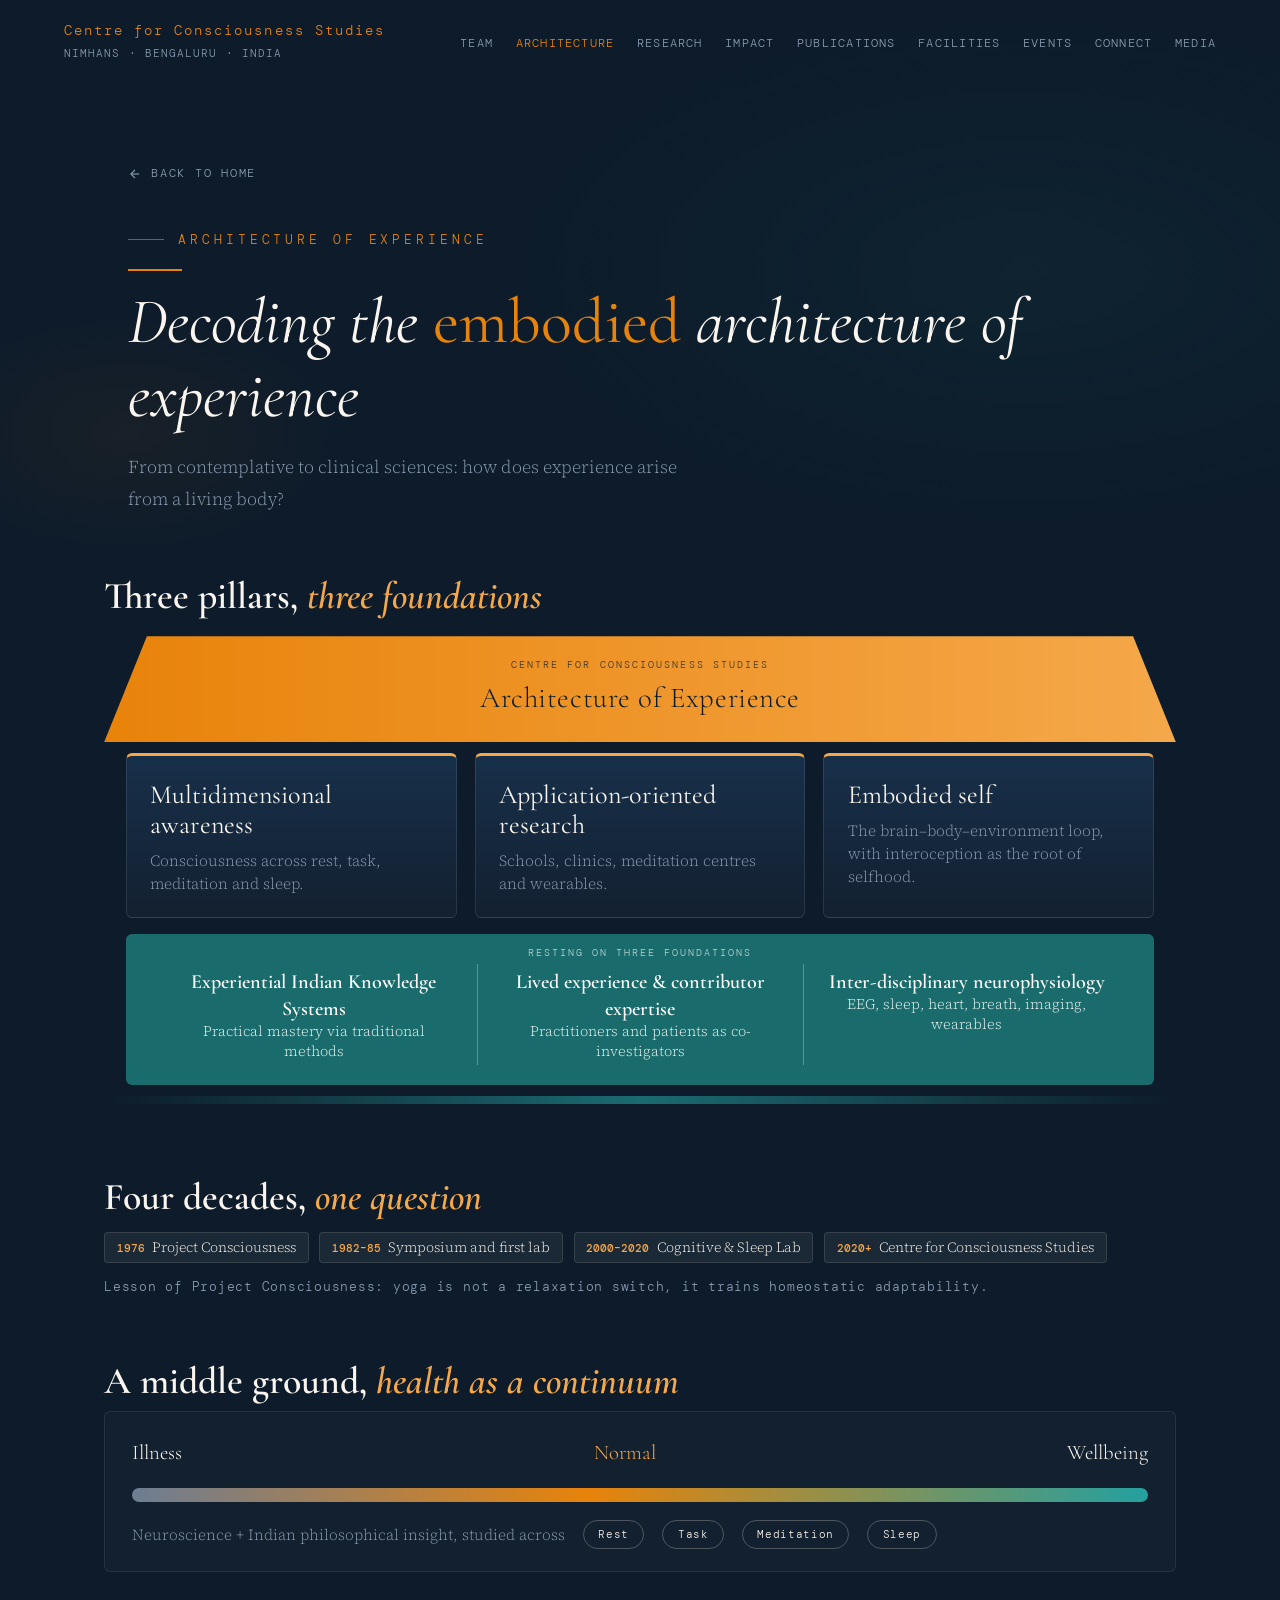
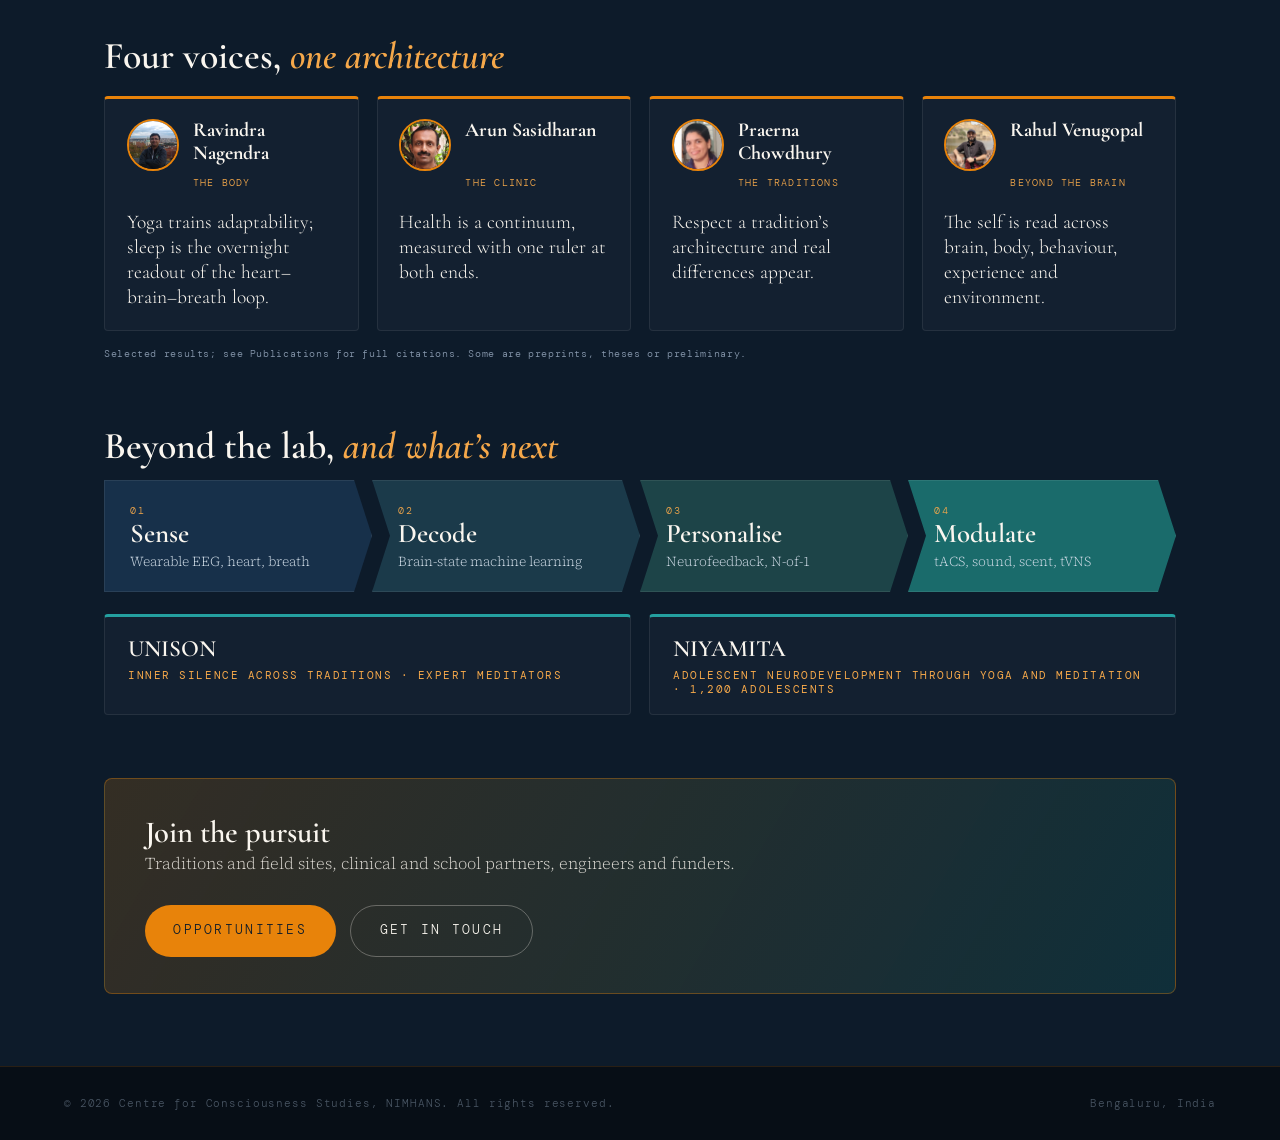
==== commit 30c4293a: "Use concise Architecture page on main; detailed version kept on branch architecture-detailed Co-Auth" ====
--- a/architecture.html
+++ b/architecture.html
@@ -734,6 +734,16 @@
     .nav-brand .brand-top, .nav-brand .brand-sub { white-space: nowrap; }
     @media (max-width: 1440px) and (min-width: 1025px) { .nav-links { gap: 1.25rem; } .nav-links a { letter-spacing: .1em; } }
   </style>
+<style>
+  .cx-grid { display: grid; grid-template-columns: repeat(4, 1fr); gap: 1rem; margin-top: 1rem; }
+  .cx-card { justify-content: flex-start; background: var(--surface); border: 1px solid rgba(250,246,239,.08); border-top: 3px solid var(--saffron); border-radius: 4px; padding: 1.1rem 1.2rem; display: flex; flex-direction: column; gap: .8rem; min-width: 0; }
+  .cx-who { display: flex; gap: .8rem; align-items: flex-start; } .cx-who img { flex: none; width: 52px; height: 52px; border-radius: 50%; object-fit: cover; object-position: center 20%; border: 2px solid var(--saffron); }
+  .cx-who b { display: block; min-height: 2.3em; font-family: var(--ff-disp); font-size: 1.1rem; line-height: 1.15; } .cx-who span { font-family: var(--ff-mono); font-size: .56rem; letter-spacing: .12em; text-transform: uppercase; color: var(--saffron-lt); }
+  .cx-th { font-family: var(--ff-disp); font-size: 1.08rem; line-height: 1.3; color: var(--cream); }
+  .cx-st { display: grid; gap: .6rem; margin-top: auto; padding-top: .8rem; border-top: 1px dashed rgba(250,246,239,.14); }
+  .cx-st b { display: block; font-family: var(--ff-disp); font-size: 1.8rem; line-height: 1; color: var(--saffron-lt); font-weight: 500; } .cx-st span { font-size: .76rem; line-height: 1.4; color: var(--muted); }
+  @media (max-width: 1000px) { .cx-grid { grid-template-columns: 1fr 1fr; } } @media (max-width: 560px) { .cx-grid { grid-template-columns: 1fr; } }
+</style>
 </head>
 
 <body>
@@ -775,41 +785,17 @@
   </nav>
 
   
-  <div class="page-hero" style="padding-bottom:2.2rem;">
-    <div class="container">
-      <div class="reveal">
-        <a href="index.html" class="back-link">
-          <svg width="14" height="14" viewBox="0 0 24 24" fill="none" stroke="currentColor" stroke-width="2"><line x1="19" y1="12" x2="5" y2="12" /><polyline points="12 19 5 12 12 5" /></svg>
-          Back to Home
-        </a>
-        <div class="eyebrow">Architecture of experience</div>
-        <div class="saffron-rule"></div>
-        <h1>Decoding the <em>embodied</em> architecture of experience</h1>
-        <p class="sub">From contemplative to clinical sciences: how one question, <em>how does experience arise from a living body?</em>, shapes four decades of work at NIMHANS.</p>
-      </div>
-    </div>
+  <div class="page-hero" style="padding-bottom:1.5rem;">
+    <div class="container"><div class="reveal">
+      <a href="index.html" class="back-link"><svg width="14" height="14" viewBox="0 0 24 24" fill="none" stroke="currentColor" stroke-width="2"><line x1="19" y1="12" x2="5" y2="12" /><polyline points="12 19 5 12 12 5" /></svg>Back to Home</a>
+      <div class="eyebrow">Architecture of experience</div><div class="saffron-rule"></div>
+      <h1>Decoding the <em>embodied</em> architecture of experience</h1>
+      <p class="sub">From contemplative to clinical sciences: how does experience arise from a living body?</p>
+    </div></div>
   </div>
-
-  <nav class="ax-sub" aria-label="On this page">
-    <ul>
-      <li><a href="#architecture">Architecture</a></li>
-      <li><a href="#legacy">Four decades</a></li>
-      <li><a href="#middle">Middle ground</a></li>
-      <li><a href="#voices">Four voices</a></li>
-      <li><a href="#lab-to-life">Lab to life</a></li>
-      <li><a href="#next">What&rsquo;s next</a></li>
-    </ul>
-  </nav>
-
   <main class="container">
-
-    <div class="stats-bar reveal" id="ax-stats" style="margin-top:2rem;margin-bottom:0;"></div>
-
-    <!-- 1 · ARCHITECTURE -->
-    <section class="ax-block" id="architecture">
-      <div class="ax-k reveal">The framework</div>
-      <h2 class="ax-h2 reveal">Three pillars, standing on <em>three foundations</em></h2>
-      <p class="ax-lede reveal">Every CCS project holds up at least one pillar and rests on all three foundations.</p>
+    <section class="ax-block" id="architecture" style="padding-top:1.5rem;">
+      <h2 class="ax-h2 reveal">Three pillars, <em>three foundations</em></h2>
       <div class="ax-arch reveal">
         <div class="ax-roof"><small>Centre for Consciousness Studies</small>Architecture of Experience</div>
         <div class="ax-pillars">
@@ -833,208 +819,59 @@
         </div>
         <div class="ax-ground"></div>
       </div>
+    
     </section>
 
-    <!-- 2 · LEGACY -->
-    <section class="ax-block" id="legacy">
-      <div class="ax-k reveal">Legacy &rarr; today</div>
+    <section class="ax-block" id="legacy" style="padding-bottom:0;">
       <h2 class="ax-h2 reveal">Four decades, <em>one question</em></h2>
-      <div class="ax-tl reveal">
-        <div class="ax-tl-i"><div class="ax-yr">1976</div><h4>Project Consciousness</h4><p>Inaugurated at NIMHANS (Dept. of Neurophysiology, ICMR-funded under Prof. T. Desiraju). A whole-body study of yoga and meditation in sound-proof cabins: 91 men registered; TM, Rajayoga, Yoga Nidra, pranayama.</p></div>
-        <div class="ax-tl-i"><div class="ax-yr">1982&ndash;85</div><h4>Symposium and first lab</h4><p>A 1982 symposium on Yoga, Brain &amp; Consciousness brought yoga, neuroscience and philosophy together; the first lab followed with a 13-channel EEG polygraph, a 4-channel portable polygraph and Russian collaborators.</p></div>
-        <div class="ax-tl-i"><div class="ax-yr">2000&ndash;2020</div><h4>Cognitive &amp; Sleep Lab</h4><p>Whole-night polysomnography as a window on consciousness: meditators&rsquo; sleep, Ayurveda and yoga trials, schizophrenia, lucid dreaming, dream decoding.</p></div>
-        <div class="ax-tl-i"><div class="ax-yr">2020+</div><h4>Centre for Consciousness Studies</h4><p>Four core areas: sleep &amp; dreams, mind&ndash;body &amp; contemplative, clinical &amp; developmental, neurotechnology. Cross-tradition EEG, wearables, open-source tools.</p></div>
-      </div>
-      <div class="ax-lesson reveal">Yoga is not a relaxation switch. It trains homeostatic adaptability.
-        <span>Lesson of Project Consciousness: after TM, ventilation fell; after Rajayoga and pranayama it rose. Every person showed their own pattern, session to session.</span></div>
+      <div class="ax-chips reveal" style="gap:.6rem;"><span><b>1976</b>Project Consciousness</span><span><b>1982&ndash;85</b>Symposium and first lab</span><span><b>2000&ndash;2020</b>Cognitive &amp; Sleep Lab</span><span><b>2020+</b>Centre for Consciousness Studies</span></div>
+      <p class="ax-note reveal" style="font-size:.7rem;">Lesson of Project Consciousness: yoga is not a relaxation switch, it trains homeostatic adaptability.</p>
     </section>
 
-    <!-- 3 · MIDDLE GROUND -->
-    <section class="ax-block" id="middle">
-      <div class="ax-k reveal">Why a middle ground</div>
-      <h2 class="ax-h2 reveal">Two ways of knowing, <em>one human being</em></h2>
-      <div class="ax-mid reveal">
-        <div class="ax-side e"><div class="ax-k">Eastern &middot; contemplative</div><h3>First-person wisdom</h3><ul><li>Subjective introspection</li><li>Qualitative assessment</li><li>Holistic: connectedness</li></ul></div>
-        <div class="ax-core"><div class="ax-k">Middle ground</div><h3>A consciousness lens, with health as a continuum</h3><p>Measurement from neuroscience, maps of a healthy, flexible mind from tradition, tested in real-world settings with advanced neurotechnology.</p>
-          <div class="tri"><span class="ax-pill">Neurophenomenological designs</span><span class="ax-pill">Multivariate analysis</span><span class="ax-pill">Real-world technology</span></div></div>
-        <div class="ax-side w"><div class="ax-k">Western &middot; neuroscientific</div><h3>Third-person measurement</h3><ul><li>Objective evaluation</li><li>Quantifiable data</li><li>Reductionist, materialistic</li></ul></div>
-      </div>
-      <div class="ax-cont reveal">
-        <div class="ax-k">Health as a continuum, not a binary</div>
-        <div class="ax-bar" role="img" aria-label="A continuum from illness through normal to wellbeing"></div>
+    <section class="ax-block" id="middle" style="padding-bottom:0;">
+      <h2 class="ax-h2 reveal">A middle ground, <em>health as a continuum</em></h2>
+      <div class="ax-cont reveal" id="framework" style="margin-top:0;">
         <div class="ax-ends"><span>Illness</span><span>Normal</span><span>Wellbeing</span></div>
-        <div class="row"><span>A person&rsquo;s position shifts with the state they are in. We use four states as lenses:</span><span class="ax-pill">Rest</span><span class="ax-pill">Task</span><span class="ax-pill">Meditation</span><span class="ax-pill">Sleep</span></div>
-      </div>
-      <div class="ax-k reveal" id="framework" style="margin-top:2rem;">Our research framework</div>
-      <div class="ax-fw reveal" aria-label="Concepts, states, samples and techniques">
-        <div><div class="ax-k">Concepts / ideas</div><p>Neuroscience + Indian philosophical insights</p></div>
-        <div><div class="ax-k">States / levels</div><div class="ax-chips"><span>Rest</span><span>Task</span><span>Meditation</span><span>Sleep</span></div></div>
-        <div><div class="ax-k">Samples / models</div><div class="ax-chips"><span>Wellness</span><span>Normal</span><span>Illness</span></div></div>
-        <div><div class="ax-k">Techniques / approaches</div><p>Neurophysiological + cognitive neuroscience</p></div>
-      </div>
-      <div class="ax-oa reveal">
-        <div><div class="ax-k">Three objectives</div><ol><li>Multidimensional nature of awareness</li><li>Role of brain&ndash;body harmony in wellbeing</li><li>Application-oriented research</li></ol></div>
-        <div><div class="ax-k">Three approaches</div><ol><li>Neurophenomenological designs</li><li>Modern multivariate analysis</li><li>Novel technology for real-world settings</li></ol></div>
-      </div>
-      <div class="ax-frame reveal">
-        <div class="ax-ladder b"><h4>Bennett &middot; five evolutionary functions</h4><ol>
-          <li><b>Speaking</b><span>symbols, grammar, inner narrative</span></li><li><b>Mentalizing</b><span>metacognition, theory of mind</span></li><li><b>Simulating</b><span>world models, replay, imagination</span></li><li><b>Reinforcing</b><span>reward learning, habits</span></li><li><b>Steering</b><span>taxis and reflexes</span></li></ol></div>
-        <div class="ax-ladder k"><h4>Pa&ntilde;cakośa &middot; five layers of lived experience</h4><ol>
-          <li><b>Ānandamaya</b><span>wholeness, wellbeing</span></li><li><b>Vijñānamaya</b><span>discernment, agency</span></li><li><b>Manomaya</b><span>sensing, feeling mind</span></li><li><b>Prāṇamaya</b><span>breath, vitality, homeostasis</span></li><li><b>Annamaya</b><span>physical body</span></li></ol></div>
-      </div>
-      <p class="ax-note reveal">Two independent frameworks: Bennett asks functional questions, Pa&ntilde;cakośa offers experiential distinctions. We use both without forcing a one-to-one mapping. Temporo-spatial theory (Northoff &amp; Zilio, 2022) is a candidate bridge to test between them.</p>
-    </section>
-
-    <!-- 4 · FOUR VOICES -->
-    <section class="ax-block" id="voices">
-      <div class="ax-k reveal">One architecture &middot; four vantage points</div>
-      <h2 class="ax-h2 reveal">Four voices, <em>selected results</em></h2>
-      <p class="ax-lede reveal">The same architecture, seen from the body, the clinic, the traditions and the self. Choose a voice.</p>
-
-      <div class="ax-tabs reveal" role="tablist" aria-label="Four vantage points">
-        <button class="ax-tab" role="tab" id="tab-body" aria-controls="vp-body" aria-selected="true"><img src="assets/images/team/ravindra.jpg" alt=""><span><span class="t1">Ravindra Nagendra</span><span class="t2">The body</span></span></button>
-        <button class="ax-tab" role="tab" id="tab-clinic" aria-controls="vp-clinic" aria-selected="false" tabindex="-1"><img src="assets/images/team/arun.jpg" alt=""><span><span class="t1">Arun Sasidharan</span><span class="t2">The clinic</span></span></button>
-        <button class="ax-tab" role="tab" id="tab-traditions" aria-controls="vp-traditions" aria-selected="false" tabindex="-1"><img src="assets/images/team/praerna.jpg" alt=""><span><span class="t1">Praerna Chowdhury</span><span class="t2">The traditions</span></span></button>
-        <button class="ax-tab" role="tab" id="tab-self" aria-controls="vp-self" aria-selected="false" tabindex="-1"><img src="assets/images/team/rahul.png" alt=""><span><span class="t1">Rahul Venugopal</span><span class="t2">Beyond the brain</span></span></button>
-      </div>
-
-      <!-- BODY -->
-      <div class="ax-vp" id="vp-body" role="tabpanel" aria-labelledby="tab-body">
-        <div class="ax-vp-head"><p class="ax-thesis">Yoga trains adaptability. The <em>heart&ndash;brain&ndash;breath loop</em> is trainable, and sleep is its overnight readout.</p>
-          <div class="ax-tags"><span class="ax-pill">Embodied self</span><span class="ax-pill">Multidimensional awareness</span></div></div>
-        <div class="ax-cards">
-          <article class="ax-card"><div class="ax-big">Individual</div><h4>No single &ldquo;relaxation response&rdquo;</h4><p>Tidal volume and ventilation fell after TM but rose after Rajayoga and pranayama; lactate and cortisol fell in some seniors and rose in others. Effects read as adaptive optimisation across repeated sessions. CCS now records repeated, multi-day sessions and always includes rest and task conditions.</p><cite>NIMHANS&ndash;ICMR Project Consciousness report (Desiraju)</cite></article>
-          <article class="ax-card t"><div class="ax-big">11&ndash;13%<small>deep sleep</small></div><h4>Meditators keep their deep sleep with age</h4>
-            <div class="ax-vs"><div><span>Controls</span><span class="tr"><i class="g" style="width:28%"></i></span><b>3.7%</b></div><div><span>Meditators</span><span class="tr"><i class="tl" style="width:92%"></i></span><b>11&ndash;13%</b></div></div>
-            <p>Slow-wave (N3) share in middle-aged yoga and Vipassana meditators versus age-matched controls, with higher vagal tone through the night.</p><cite>Sulekha et al., Sleep Biol Rhythms 2006; Nagendra et al., Int J CAM 2017; Sleep Sci 2023</cite></article>
-          <article class="ax-card"><div class="ax-big">60<small>patients, RCT</small></div><h4>Yoga added to migraine care raised vagal tone</h4><p>Five days a week for six weeks: a greater reduction in headache frequency and intensity, with more vagal and less sympathetic activity. Hypothesis in progress: practice trains a loop, not a single organ.</p><cite>Kisan et al., Int J Yoga 2014</cite></article>
-          <article class="ax-card t"><div class="ax-big">Awareness<small>inside sleep</small></div><h4>Sleep is more than disconnection: its responsiveness can be measured</h4><p>The same tones evoke stage-dependent ERP waves (P200, N350, N550&ndash;P900) awake and in NREM sleep. Meditators show more dynamic NREM and REM patterns, and larger N550&ndash;P900 complexes correlate with fewer NREM disruptions, so K-complexes may be a protective gate against external sounds.</p><cite>Venugopal et al., 2018 (n = 12 healthy volunteers); Venugopal et al., 2019</cite></article>
-          <article class="ax-card t"><div class="ax-big">r = &minus;0.49</div><h4>A quieter heart signal in REM predicts a better morning<span class="ax-flag">preliminary</span></h4><p>Lower heart-evoked potential amplitude (300&ndash;400 ms after the R-peak) during REM sleep goes with higher mood ratings after waking (p = 0.047): reduced cortical processing of cardiac signals may reflect less self-referential, interoceptive processing, a link between sleep-based interoception and next-day mood.</p><cite>CCS sleep study; full reference to be added</cite></article>
-          <article class="ax-card"><div class="ax-big">5<small>lessons</small></div><h4>Five Project Consciousness lessons still in our protocols</h4><p>Single sessions mislead, subtract the sitting control, expect individual patterns, think non-linearly, and treat health as a continuum.</p><cite>Desiraju report; CCS current protocols</cite></article>
-        </div>
-      </div>
-
-      <!-- CLINIC -->
-      <div class="ax-vp" id="vp-clinic" role="tabpanel" aria-labelledby="tab-clinic" hidden>
-        <div class="ax-vp-head"><p class="ax-thesis">Through a consciousness lens, health is a <em>continuum</em> measured with one ruler at both ends.</p>
-          <div class="ax-tags"><span class="ax-pill">Application-oriented research</span></div></div>
-        <div class="ax-cards">
-          <article class="ax-card"><div class="ax-big">45 <small>vs 39 controls</small></div><h4>Schizophrenia: altered coordination across states</h4><p>Whole-night sleep in patients shows more and longer awakenings, reduced N2, and unstable sleep cycles. Elevated serum adenosine deaminase in antipsychotic-na&iuml;ve patients. Task EEG and fMRI show shared coordination differences with near-normal performance.</p><cite>Sasidharan et al., Sleep Medicine 2017; Asian J Psychiatry 2017; PhD thesis 2015</cite></article>
-          <article class="ax-card t"><div class="ax-big">&minus;18.2<small>vs &minus;7.5</small></div><h4>Add-on yoga in adolescent depression<span class="ax-flag">thesis</span></h4><div class="ax-vs"><div><span>Yoga + care</span><span class="tr"><i class="tl" style="width:100%"></i></span><b>&minus;18.22</b></div><div><span>Care alone</span><span class="tr"><i class="g" style="width:41%"></i></span><b>&minus;7.49</b></div></div><p>Change in depression score (HDRS). Delta-band information transfer from anterior cingulate to insula tracked the improvement (r = &minus;0.57, p = 0.001).</p><cite>Bhaskar, PhD thesis, NIMHANS 2026</cite></article>
-          <article class="ax-card"><div class="ax-big">72<small>patients</small></div><h4>Ayurveda for anxiety and sleep, objectively tested</h4><p>In generalised anxiety, Manasamitra Vataka &plusmn; Shirodhara preserved slow-wave sleep and continuity, whereas clonazepam reduced N3. Whole-night polysomnography adds information beyond symptom ratings.</p><cite>Tubaki et al., Current Science 2016</cite></article>
-          <article class="ax-card t"><div class="ax-big">5/6<small>vs 1/5</small></div><h4>Reading and gently shaping dreams</h4><p>Five of six participants trained in lucid dreaming (reality testing, autosuggestion, intention plus a REM auditory cue) achieved it, against one of five controls, with higher fronto-central gamma. In 29 healthy high-recallers, recall tracked beta power and default-mode connectivity; 10.4% of sleep cues surfaced in the next dream report. <b>Not dream decoding.</b></p><cite>Kumar et al., Int J Dream Research 2018; Consciousness &amp; Cognition 2025</cite></article>
-          <article class="ax-card"><div class="ax-big">140<small>4 &times; 35, triple-blind</small></div><h4>Music reorganises engagement</h4><p>Ten minutes of bansuri: alpha fell in every group, most in the control; frontal beta1 depended on the raga. Some ragas also gave smaller responses to unrelated sounds.</p><cite>Kunikullaya et al., IJPP 2025; Music &amp; Medicine 2022, 2025</cite></article>
-          <article class="ax-card t"><div class="ax-big">3<small>disorders</small></div><h4>Sleep as a clinical window</h4><div class="ax-chips"><span><b>SCZ</b>unstable cycles</span><span><b>PSP</b>reduced, fragmented sleep</span><span><b>CD</b>fewer spindles, less REM</span></div><p style="margin-top:.7rem">Each condition leaves its own signature, a sensitive window on brain function and disease progression. PSP and cervical dystonia: whole-night recordings in 22 and 13 patients.</p><cite>Boini 2021, 2022; Ray 2021</cite></article>
-        </div>
-      </div>
-
-      <!-- TRADITIONS -->
-      <div class="ax-vp" id="vp-traditions" role="tabpanel" aria-labelledby="tab-traditions" hidden>
-        <div class="ax-vp-head"><p class="ax-thesis">Respect a tradition&rsquo;s architecture and <em>real differences</em> appear in practice, time and experience.</p>
-          <div class="ax-tags"><span class="ax-pill">Multidimensional awareness</span></div></div>
-        <div class="ax-cards">
-          <article class="ax-card wide"><div class="ax-k">One word, many practices<span class="ax-flag">preprints</span></div><h4>Traditions leave different neural fingerprints</h4>
-            <div class="ax-vs" style="grid-template-columns:1fr 1fr;column-gap:2rem;">
-              <div style="grid-template-columns:6.4rem 1fr 2.6rem;"><span>Brahma Kumaris</span><span class="tr"><i style="width:100%"></i></span><b>1.00</b></div>
-              <div style="grid-template-columns:6.4rem 1fr 2.6rem;"><span>Vipassana</span><span class="tr"><i style="width:95%"></i></span><b>0.95</b></div>
-              <div style="grid-template-columns:6.4rem 1fr 2.6rem;"><span>Isha Yoga</span><span class="tr"><i style="width:91%"></i></span><b>0.91</b></div>
-              <div style="grid-template-columns:6.4rem 1fr 2.6rem;"><span>Heartfulness</span><span class="tr"><i style="width:87%"></i></span><b>0.87</b></div>
-            </div>
-            <p>Classification performance (AUC) of EEG features for each tradition. Nonlinear features contribute most overall, though oscillatory features lead for Vipassana and Isha. Theta&ndash;alpha power is highly reliable across two days (ICC = 0.97). Different techniques, common goal: multiple neural pathways to meditative states.</p><cite>Shrimali et al., bioRxiv 2025; Ventura et al., Neurosci Conscious 2026; Chowdhury et al., bioRxiv 2026</cite></article>
-          <article class="ax-card t"><div class="ax-big">&rho; = &minus;0.31</div><h4>When inner and outer clocks converge</h4><p>Intrinsic neural timescales are longer for internal (breath) than external attention. Advanced meditators show no gap, and the smaller the gap, the stronger the reported non-duality (p = .02, 53 paired observations).</p><cite>Saketh et al., Communications Biology 2026</cite></article>
-          <article class="ax-card t"><div class="ax-big">2&ndash;3<small>min to onset</small></div><h4>Meditation is a trajectory, not a snapshot</h4><p>EEG changes begin within 2&ndash;3 minutes and peak at 7&ndash;10. Long-term meditators switch between rest and meditation within a minute on demand; controls do not.</p><cite>Malipeddi et al., 2025; Nair et al., Consciousness &amp; Cognition 2017</cite></article>
-          <article class="ax-card"><div class="ax-big">51.6%<small>of variance</small></div><h4>Wellbeing follows practice proficiency</h4><p>Across 1,009 Brahma Kumaris practitioners, proficiency predicted wellbeing better than years of practice. Isha practitioners (n = 1,352) report lower stress than controls, with a dose&ndash;response to practice; proficient Heartfulness meditators score higher on wellbeing.</p><cite>Nair et al., IJW 2018; Frontiers in Public Health 2024; Sylapan et al., Consciousness &amp; Cognition 2020</cite></article>
-          <article class="ax-card t"><div class="ax-big">42 &middot; 33 &middot; 28<small>advanced &middot; novice &middot; control</small></div><h4>Advanced Isha practitioners sustain power in Shoonya</h4><p>With 128-channel EEG, oscillatory power was sustained in advanced practitioners while novices and controls dropped; they also reported deeper meditation and non-duality. A hypothesis to test, not a result: flexible updating with less rigid identification.</p><cite>Malipeddi et al., Mindfulness 2024 (cross-sectional)</cite></article>
-          <article class="ax-card full"><div class="ax-k">Five design principles for studying a tradition</div>
-            <div class="ax-chips" style="margin-top:.8rem"><span><b>1</b>Tradition-specific protocol</span><span><b>2</b>Context &amp; proficiency, on the tradition&rsquo;s own scales</span><span><b>3</b>Multiple state transitions (rest &harr; meditation)</span><span><b>4</b>Multi-day sessions, e.g. 8-day retreats</span><span><b>5</b>Native environment &amp; time: portable EEG in the centre</span></div>
-            <cite style="margin-top:.9rem">Field work includes tukdam documentation with the Dalai Lama Institute for Higher Education (Tidwell et al., Forensic Sci Int: Reports 2024) and an IKS-funded map of the Mandukya Upanishad&rsquo;s four states onto the states we record.</cite></article>
-        </div>
-      </div>
-
-      <!-- SELF -->
-      <div class="ax-vp" id="vp-self" role="tabpanel" aria-labelledby="tab-self" hidden>
-        <div class="ax-vp-head"><p class="ax-thesis">The self is read across <em>brain, body, behaviour, experience and environment</em>.</p>
-          <div class="ax-tags"><span class="ax-pill">Embodied self</span><span class="ax-pill">Application</span></div></div>
-        <div class="ax-cards">
-          <article class="ax-card wide"><div class="ax-k">Five selves, one body</div><h4>Each circle turns &ldquo;the self&rdquo; into something measurable</h4>
-            <div class="ax-split ax-loop">
-              <svg viewBox="0 0 250 250" role="img" aria-label="Five selves arranged as a loop around the sense of self">
-                <circle cx="125" cy="125" r="84" fill="none" stroke="#E8830A" stroke-width="2" stroke-dasharray="3 6" opacity=".7"/>
-                <text x="125" y="121" text-anchor="middle" font-family="Cormorant Garamond,serif" font-size="17" fill="#FAF6EF">Sense</text>
-                <text x="125" y="140" text-anchor="middle" font-family="Cormorant Garamond,serif" font-size="17" fill="#FAF6EF">of self</text>
-                <g font-family="DM Mono,monospace" font-size="12" text-anchor="middle" fill="#0D1B2A">
-                  <circle cx="125" cy="41" r="15" fill="#E8830A"/><text x="125" y="45.5">1</text>
-                  <circle cx="204.9" cy="99" r="15" fill="#E8830A"/><text x="204.9" y="103.5">2</text>
-                  <circle cx="174.4" cy="193" r="15" fill="#E8830A"/><text x="174.4" y="197.5">3</text>
-                  <circle cx="75.6" cy="193" r="15" fill="#E8830A"/><text x="75.6" y="197.5">4</text>
-                  <circle cx="45.1" cy="99" r="15" fill="#E8830A"/><text x="45.1" y="103.5">5</text>
-                </g>
-              </svg>
-              <ol>
-                <li><i>1</i><span><b>Interoceptive self</b><q>I am a living body</q>heart-evoked potentials, breath&ndash;heart&ndash;EEG coupling</span></li>
-                <li><i>2</i><span><b>Agency &amp; ownership</b><q>I did that; this is my body</q>agency tasks, VR body illusions</span></li>
-                <li><i>3</i><span><b>Peripersonal space</b><q>The space around me is mine</q>reaction-time and VR paradigms</span></li>
-                <li><i>4</i><span><b>First-person perspective</b><q>I look out from here</q>vestibular self</span></li>
-                <li><i>5</i><span><b>Narrative self</b><q>I am the story I tell</q>self-voice in auditory verbal hallucinations</span></li>
-              </ol>
-            </div><cite>After Newen, Front Psychol 2018</cite></article>
-          <article class="ax-card t"><div class="ax-big">27%</div><h4>One conversation, not three channels</h4><p>of BOLD variance is explained by respiration alone. Nasal breathing synchronises piriform cortex, amygdala and hippocampus; cardiac phase quietly sets the tone of perception, and the brain&rsquo;s response to each heartbeat tracks how self-related a thought is. We are now mapping heart-evoked potentials across sleep stages and subjects <span class="ax-flag" style="margin-left:0">unpublished</span></p><cite>Northoff et al. 2023; Zelano et al. 2016; Tort et al. 2018; Azzalini et al. 2019</cite></article>
-          <article class="ax-card"><div class="ax-big">Time<small>has structure</small></div><h4>Experience is stitched in time</h4><p>In a bistable figure that never changes physically, the felt interval breaks where the percept switches. Experience is not only in time; it carries its own temporal structure.</p><cite>Venugopal, Timing Research Forum 2022</cite></article>
-          <article class="ax-card t"><div class="ax-big">5<small>layers</small></div><h4>Peeling the self</h4><div class="ax-chips"><span>Thoughts</span><span>Body-sense</span><span>Time</span><span>Space</span><span>Ego</span></div><p style="margin-top:.7rem">Sleep stages, meditative states, deprivation and disorder are natural experiments where contents drop away. The contents are measurable; the container is the open question. Heart-evoked potentials across sleep stages are being mapped at CCS <span class="ax-flag" style="margin-left:0">unpublished</span></p></article>
-          <article class="ax-card"><div class="ax-big">Unplugged</div><h4>Trading some fidelity for the whole living context</h4><p>Moving freely returns walking rhythms, posture, breathing and autonomic change, information we used to discard. Neurophenomenology (Varela): trained first-person inquiry and third-person measurement constrain each other. Built for this: Swara Sense, the first sensor-and-app pair for nasal dominance (beta; pilot in 5 healthy adults).</p><cite>Venugopal, &ldquo;Embodied and Unplugged&rdquo;, 2026; CCS technology programme</cite></article>
-        </div>
-      </div>
-      <p class="ax-note reveal">Selected results. Some are preprints, theses or preliminary findings, and are flagged where they are; ongoing projects are not reported here. See <a href="index.html#publications" style="color:var(--saffron-lt);">Publications</a> for full citations.</p>
-    </section>
-
-    <!-- 5 · LAB TO LIFE -->
-    <section class="ax-block" id="lab-to-life">
-      <div class="ax-k reveal">Neurotechnology</div>
-      <h2 class="ax-h2 reveal">From measurement to modulation, <em>outside the lab</em></h2>
-      <div class="ax-pipe reveal">
-        <div class="ax-step"><span class="n">01</span><b>Sense</b><span>Wearable EEG, PPG, ECG, breath</span></div>
-        <div class="ax-step"><span class="n">02</span><b>Decode</b><span>Brain-state classification, machine learning</span></div>
-        <div class="ax-step"><span class="n">03</span><b>Personalise</b><span>Neurofeedback, adaptive training</span></div>
-        <div class="ax-step"><span class="n">04</span><b>Modulate</b><span>tACS, timed sound, scent, tVNS</span></div>
-      </div>
-      <div class="ax-two reveal">
-        <div>
-          <div class="ax-k" style="margin-bottom:.6rem;">The reality gap: three problems to solve</div>
-          <div class="ax-gap">
-            <div><b>4&ndash;8</b><span>channels on wearables, versus 64&ndash;128 in the lab</span></div>
-            <div><b>Noisy</b><span>signal quality with motion and context; denoising and physiological models help</span></div>
-            <div><b>N-of-1</b><span>group averages may not fit one person; learn within-person patterns</span></div>
-          </div>
-          <p class="ax-note">Brains evolved for noisy, unpredictable environments. EEG science should too. Open-source: CCS_SleepStudio, CCS_EEGStudio, CCS_MobileStudio at <a href="https://github.com/arunsasidharan84" target="_blank" rel="noopener" style="color:var(--saffron-lt);">github.com/arunsasidharan84</a>.</p>
-        </div>
-        <div>
-          <div class="ax-k" style="margin-bottom:.6rem;">Projects at various stages</div>
-          <div class="ax-proj">
-            <div><i>1</i>Personalised theta and gamma tACS, frequency tuned per person<em>36 volunteers</em></div>
-            <div><i>2</i>Closed-loop slow-wave and spindle stimulation, incl. ECG phase-locked sound<em></em></div>
-            <div><i>3</i>Smart tVNS for refractory epilepsy (DST-BDTD)<em>prototype</em></div>
-            <div><i>4</i>Closed-loop brain training for chronic pain (DST-BDTD)<em></em></div>
-            <div><i>5</i>Sleep-interface olfactometer, 2nd prize at BREC-BIRAC<em>student prototype</em></div>
-          </div>
-        </div>
+        <div class="ax-bar" role="img" aria-label="Continuum from illness through normal to wellbeing"></div>
+        <div class="row"><span>Neuroscience + Indian philosophical insight, studied across</span><span class="ax-pill">Rest</span><span class="ax-pill">Task</span><span class="ax-pill">Meditation</span><span class="ax-pill">Sleep</span></div>
       </div>
     </section>
 
-    <section class="ax-block" id="next">
-      <div class="ax-k reveal">What&rsquo;s next</div>
-      <h2 class="ax-h2 reveal">Two programmes <em>in development</em></h2>
-      <div class="ax-next reveal">
-        <article class="ax-card"><div class="ax-k">Programme</div><h4>UNISON<small>Inner silence across traditions &middot; expert meditators</small></h4>
-          <ul><li>An experience-state space: sleep, dreaming, rest, cognition, meditation, flow and dysregulated states as dynamic configurations</li><li>EEG, HRV, respiration, MRI, experience sampling and real-world monitoring</li><li>Pañcakośa operationalised; machine learning for which practice suits whom, and when</li></ul></article>
-        <article class="ax-card"><div class="ax-k">Programme</div><h4>NIYAMITA<small>Adolescent neurodevelopment through yoga and meditation</small></h4>
-          <ul><li>1,200 adolescents aged 11&ndash;16 across 5 centres; 600 followed for 6 years</li><li>Field battery plus lab EEG, MRI and Type-II polysomnography</li><li>Neurophenomenology: first-person data constrain the physiology</li></ul></article>
+    <section class="ax-block" id="voices" style="padding-bottom:0;">
+      <h2 class="ax-h2 reveal">Four voices, <em>one architecture</em></h2>
+      <div class="cx-grid reveal">
+        <article class="cx-card"><div class="cx-who"><img src="assets/images/team/ravindra.jpg" alt=""><div><b>Ravindra Nagendra</b><span>The body</span></div></div>
+          <p class="cx-th">Yoga trains adaptability; sleep is the overnight readout of the heart&ndash;brain&ndash;breath loop.</p>
+          </article>
+        <article class="cx-card"><div class="cx-who"><img src="assets/images/team/arun.jpg" alt=""><div><b>Arun Sasidharan</b><span>The clinic</span></div></div>
+          <p class="cx-th">Health is a continuum, measured with one ruler at both ends.</p>
+          </article>
+        <article class="cx-card"><div class="cx-who"><img src="assets/images/team/praerna.jpg" alt=""><div><b>Praerna Chowdhury</b><span>The traditions</span></div></div>
+          <p class="cx-th">Respect a tradition&rsquo;s architecture and real differences appear.</p>
+          </article>
+        <article class="cx-card"><div class="cx-who"><img src="assets/images/team/rahul.png" alt=""><div><b>Rahul Venugopal</b><span>Beyond the brain</span></div></div>
+          <p class="cx-th">The self is read across brain, body, behaviour, experience and environment.</p>
+          </article>
+      </div>
+      <p class="ax-note reveal">Selected results; see Publications for full citations. Some are preprints, theses or preliminary.</p>
+    </section>
+
+    <section class="ax-block" id="lab-to-life" style="padding-bottom:0;">
+      <h2 class="ax-h2 reveal">Beyond the lab, <em>and what&rsquo;s next</em></h2>
+      <div class="ax-pipe reveal">
+        <div class="ax-step"><span class="n">01</span><b>Sense</b><span>Wearable EEG, heart, breath</span></div>
+        <div class="ax-step"><span class="n">02</span><b>Decode</b><span>Brain-state machine learning</span></div>
+        <div class="ax-step"><span class="n">03</span><b>Personalise</b><span>Neurofeedback, N-of-1</span></div>
+        <div class="ax-step"><span class="n">04</span><b>Modulate</b><span>tACS, sound, scent, tVNS</span></div>
+      </div>
+      <div class="ax-next reveal" id="next">
+        <article class="ax-card" style="padding:1rem 1.3rem;"><h4 style="font-size:1.3rem;margin:0">UNISON<small>Inner silence across traditions &middot; expert meditators</small></h4></article>
+        <article class="ax-card" style="padding:1rem 1.3rem;"><h4 style="font-size:1.3rem;margin:0">NIYAMITA<small>Adolescent neurodevelopment through yoga and meditation &middot; 1,200 adolescents</small></h4></article>
       </div>
     </section>
 
-    <div class="ax-cta reveal">
-      <div><h3>Join the pursuit</h3><p>We welcome traditions and field sites, clinical and school partners, engineers and funders.</p></div>
-      <div style="display:flex;gap:.8rem;flex-wrap:wrap;"><a class="ax-btn" href="index.html#Opportunities">Opportunities</a><a class="ax-btn o" href="index.html#Connect">Get in touch</a></div>
-    </div>
+    <div class="ax-cta reveal"><div><h3>Join the pursuit</h3><p>Traditions and field sites, clinical and school partners, engineers and funders.</p></div>
+      <div style="display:flex;gap:.8rem;flex-wrap:wrap;"><a class="ax-btn" href="index.html#Opportunities">Opportunities</a><a class="ax-btn o" href="index.html#Connect">Get in touch</a></div></div>
   </main>
 
   <footer style="background:#070E16;border-top:1px solid rgba(232,131,10,.15);padding:1.5rem 5vw;margin-top:4rem;">
@@ -1085,19 +922,6 @@
 
     </script>
 <script>
-  /* Live stats, same source as the other pages */
-  fetch('assets/data/site-data.json', { cache: 'no-cache' }).then(function (r) { return r.json(); }).then(function (d) {
-    var s = d.stats, host = document.getElementById('ax-stats');
-    [[s.sanctioned_projects, 'Sanctioned projects'], [s.papers_since_2020, 'Papers since 2020'],
-     [s.student_intern_placements, 'Student & intern placements'], [s.intern_institutions, 'Institutions trained'], [3, 'Open-source tools']]
-      .forEach(function (t) {
-        var i = document.createElement('div'); i.className = 'stat-item';
-        var n = document.createElement('span'); n.className = 'stat-num'; n.textContent = t[0];
-        var l = document.createElement('span'); l.className = 'stat-label'; l.textContent = t[1];
-        i.appendChild(n); i.appendChild(l); host.appendChild(i);
-      });
-  }).catch(function () { document.getElementById('ax-stats').style.display = 'none'; });
-
   /* Accessible tabs with deep links (#voice-body etc.) */
   (function () {
     var tabs = Array.prototype.slice.call(document.querySelectorAll('.ax-tab'));
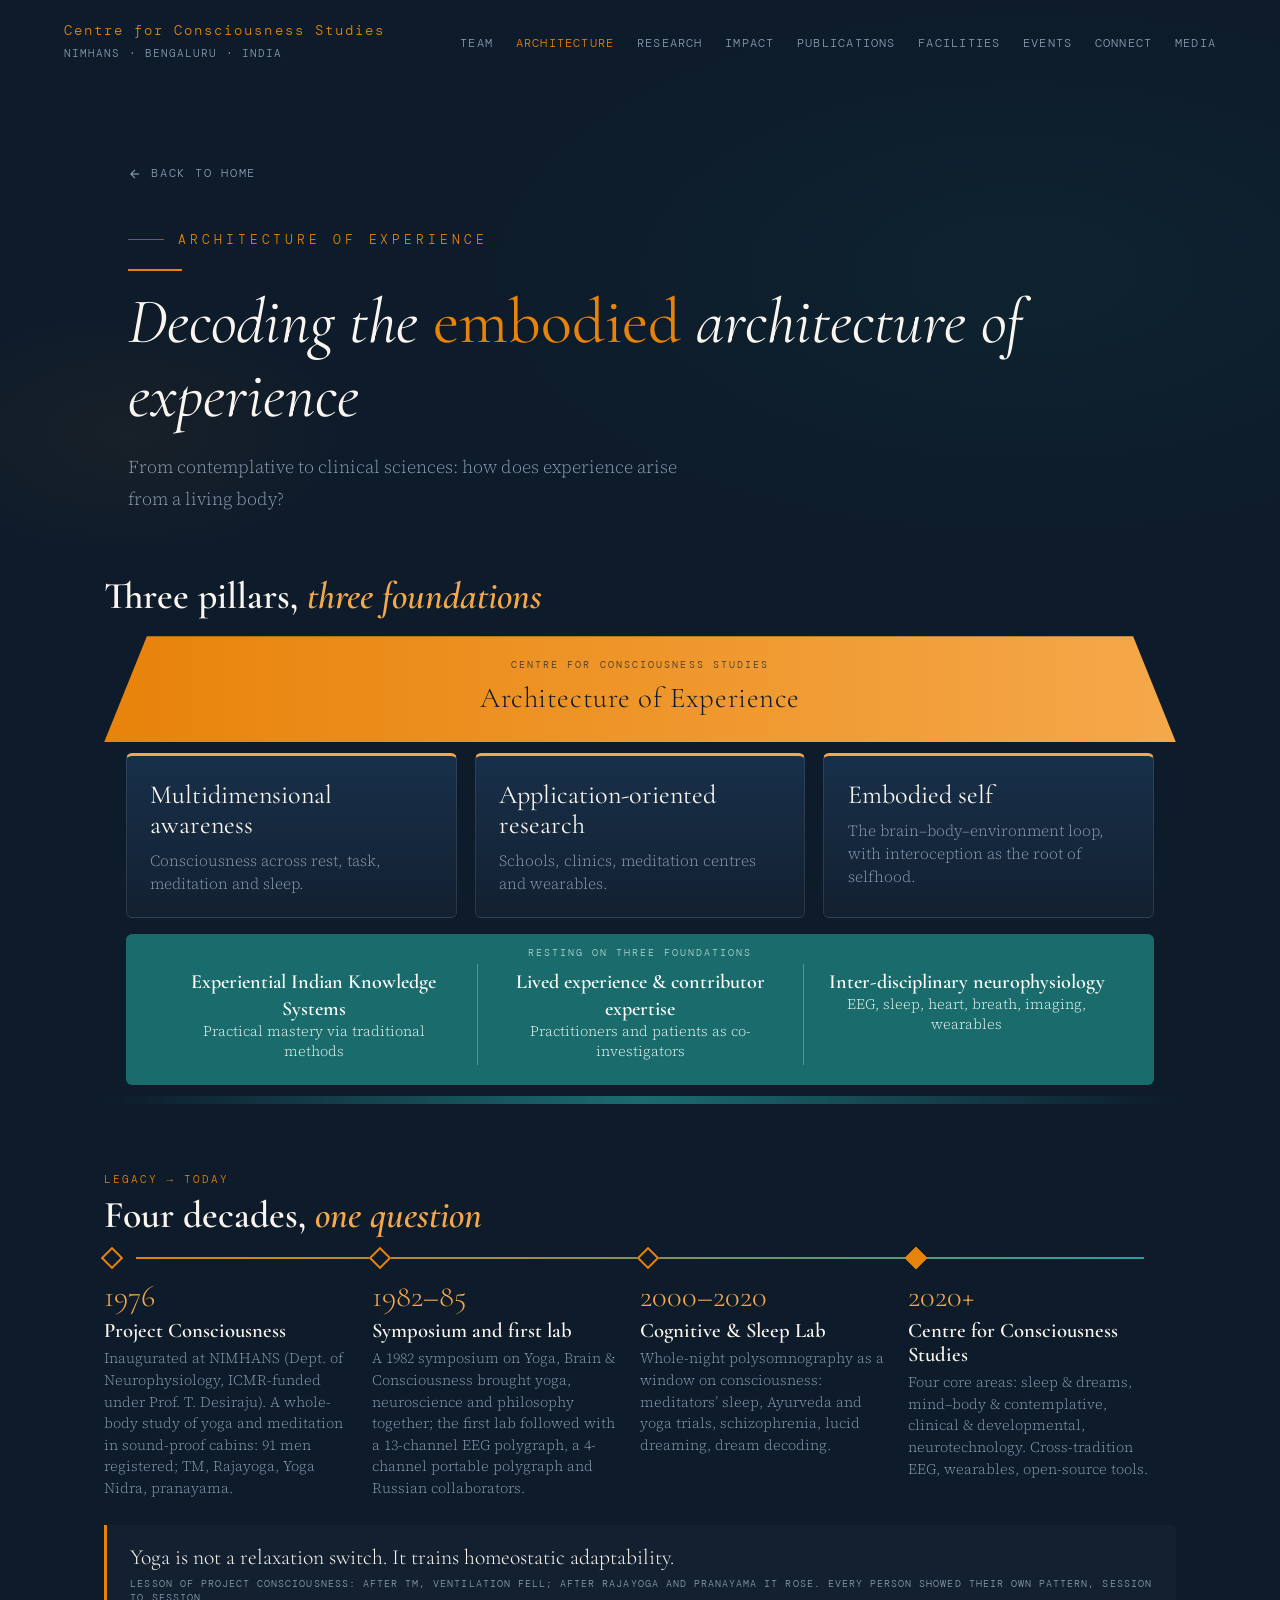
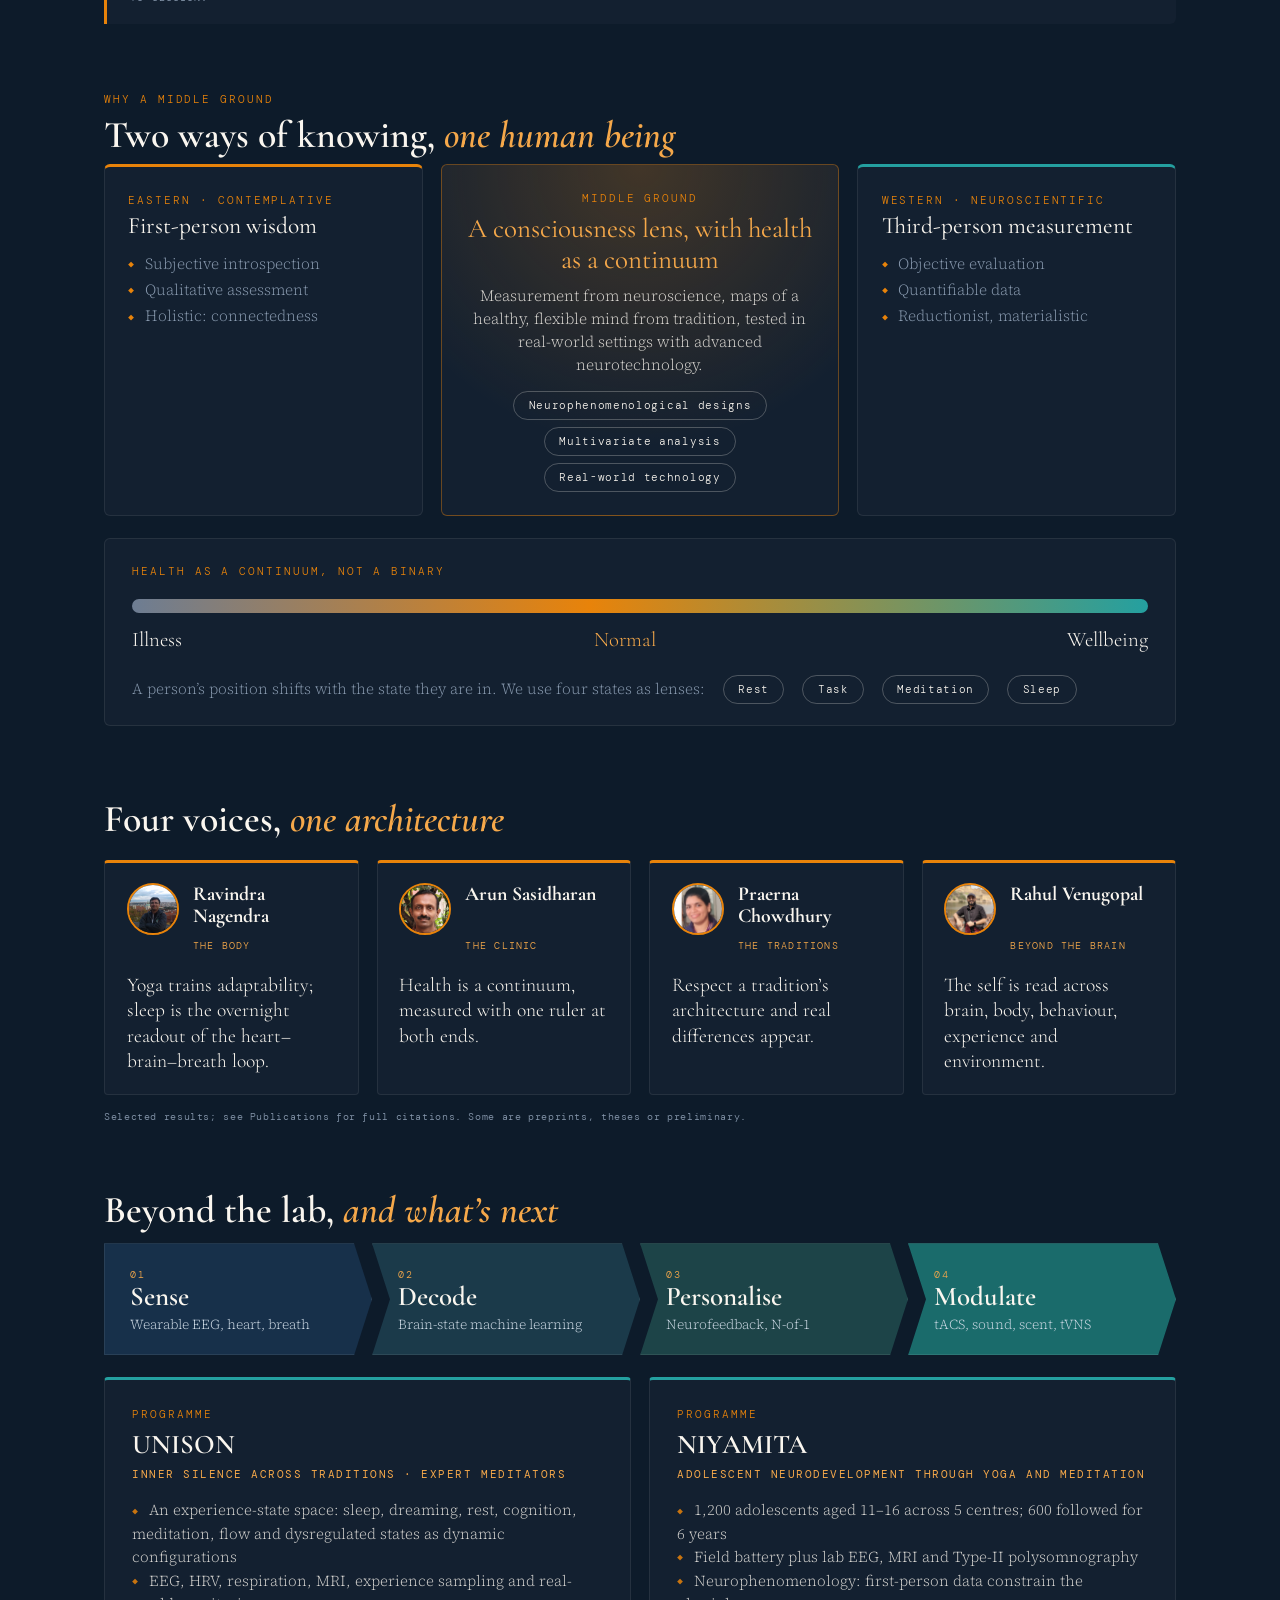
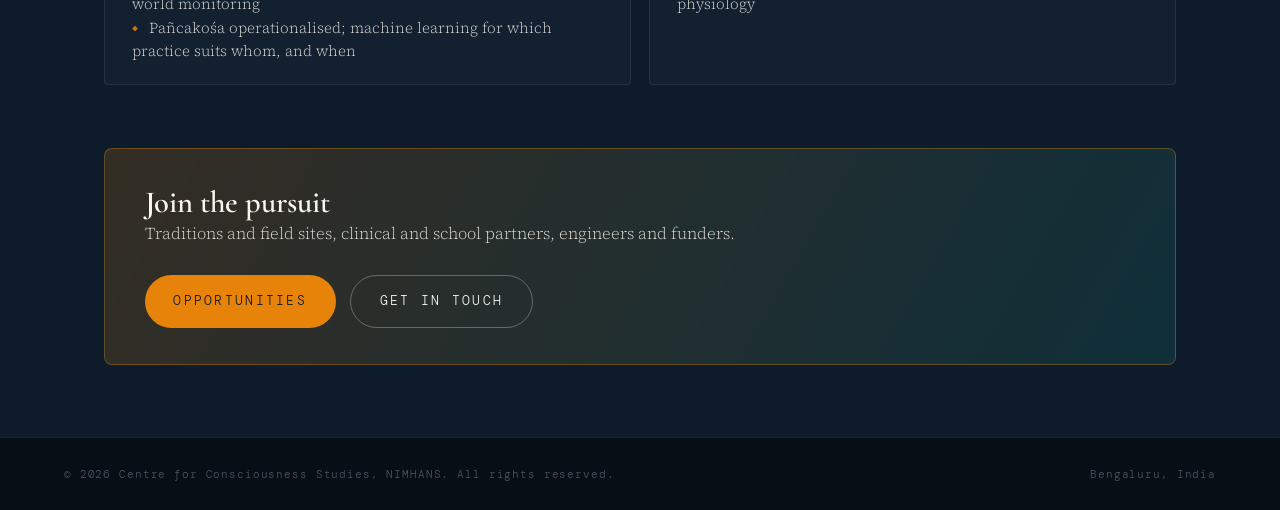
==== commit 2ff4a035: "Update timeline, middle ground, and next programmes with detailed content" ====
--- a/architecture.html
+++ b/architecture.html
@@ -822,18 +822,33 @@
     
     </section>
 
-    <section class="ax-block" id="legacy" style="padding-bottom:0;">
+    <section class="ax-block" id="legacy">
+      <div class="ax-k reveal">Legacy &rarr; today</div>
       <h2 class="ax-h2 reveal">Four decades, <em>one question</em></h2>
-      <div class="ax-chips reveal" style="gap:.6rem;"><span><b>1976</b>Project Consciousness</span><span><b>1982&ndash;85</b>Symposium and first lab</span><span><b>2000&ndash;2020</b>Cognitive &amp; Sleep Lab</span><span><b>2020+</b>Centre for Consciousness Studies</span></div>
-      <p class="ax-note reveal" style="font-size:.7rem;">Lesson of Project Consciousness: yoga is not a relaxation switch, it trains homeostatic adaptability.</p>
+      <div class="ax-tl reveal">
+        <div class="ax-tl-i"><div class="ax-yr">1976</div><h4>Project Consciousness</h4><p>Inaugurated at NIMHANS (Dept. of Neurophysiology, ICMR-funded under Prof. T. Desiraju). A whole-body study of yoga and meditation in sound-proof cabins: 91 men registered; TM, Rajayoga, Yoga Nidra, pranayama.</p></div>
+        <div class="ax-tl-i"><div class="ax-yr">1982&ndash;85</div><h4>Symposium and first lab</h4><p>A 1982 symposium on Yoga, Brain &amp; Consciousness brought yoga, neuroscience and philosophy together; the first lab followed with a 13-channel EEG polygraph, a 4-channel portable polygraph and Russian collaborators.</p></div>
+        <div class="ax-tl-i"><div class="ax-yr">2000&ndash;2020</div><h4>Cognitive &amp; Sleep Lab</h4><p>Whole-night polysomnography as a window on consciousness: meditators&rsquo; sleep, Ayurveda and yoga trials, schizophrenia, lucid dreaming, dream decoding.</p></div>
+        <div class="ax-tl-i"><div class="ax-yr">2020+</div><h4>Centre for Consciousness Studies</h4><p>Four core areas: sleep &amp; dreams, mind&ndash;body &amp; contemplative, clinical &amp; developmental, neurotechnology. Cross-tradition EEG, wearables, open-source tools.</p></div>
+      </div>
+      <div class="ax-lesson reveal">Yoga is not a relaxation switch. It trains homeostatic adaptability.
+        <span>Lesson of Project Consciousness: after TM, ventilation fell; after Rajayoga and pranayama it rose. Every person showed their own pattern, session to session.</span></div>
     </section>
 
-    <section class="ax-block" id="middle" style="padding-bottom:0;">
-      <h2 class="ax-h2 reveal">A middle ground, <em>health as a continuum</em></h2>
-      <div class="ax-cont reveal" id="framework" style="margin-top:0;">
+    <section class="ax-block" id="middle">
+      <div class="ax-k reveal">Why a middle ground</div>
+      <h2 class="ax-h2 reveal">Two ways of knowing, <em>one human being</em></h2>
+      <div class="ax-mid reveal">
+        <div class="ax-side e"><div class="ax-k">Eastern &middot; contemplative</div><h3>First-person wisdom</h3><ul><li>Subjective introspection</li><li>Qualitative assessment</li><li>Holistic: connectedness</li></ul></div>
+        <div class="ax-core"><div class="ax-k">Middle ground</div><h3>A consciousness lens, with health as a continuum</h3><p>Measurement from neuroscience, maps of a healthy, flexible mind from tradition, tested in real-world settings with advanced neurotechnology.</p>
+          <div class="tri"><span class="ax-pill">Neurophenomenological designs</span><span class="ax-pill">Multivariate analysis</span><span class="ax-pill">Real-world technology</span></div></div>
+        <div class="ax-side w"><div class="ax-k">Western &middot; neuroscientific</div><h3>Third-person measurement</h3><ul><li>Objective evaluation</li><li>Quantifiable data</li><li>Reductionist, materialistic</li></ul></div>
+      </div>
+      <div class="ax-cont reveal">
+        <div class="ax-k">Health as a continuum, not a binary</div>
+        <div class="ax-bar" role="img" aria-label="A continuum from illness through normal to wellbeing"></div>
         <div class="ax-ends"><span>Illness</span><span>Normal</span><span>Wellbeing</span></div>
-        <div class="ax-bar" role="img" aria-label="Continuum from illness through normal to wellbeing"></div>
-        <div class="row"><span>Neuroscience + Indian philosophical insight, studied across</span><span class="ax-pill">Rest</span><span class="ax-pill">Task</span><span class="ax-pill">Meditation</span><span class="ax-pill">Sleep</span></div>
+        <div class="row"><span>A person&rsquo;s position shifts with the state they are in. We use four states as lenses:</span><span class="ax-pill">Rest</span><span class="ax-pill">Task</span><span class="ax-pill">Meditation</span><span class="ax-pill">Sleep</span></div>
       </div>
     </section>
 
@@ -865,8 +880,10 @@
         <div class="ax-step"><span class="n">04</span><b>Modulate</b><span>tACS, sound, scent, tVNS</span></div>
       </div>
       <div class="ax-next reveal" id="next">
-        <article class="ax-card" style="padding:1rem 1.3rem;"><h4 style="font-size:1.3rem;margin:0">UNISON<small>Inner silence across traditions &middot; expert meditators</small></h4></article>
-        <article class="ax-card" style="padding:1rem 1.3rem;"><h4 style="font-size:1.3rem;margin:0">NIYAMITA<small>Adolescent neurodevelopment through yoga and meditation &middot; 1,200 adolescents</small></h4></article>
+        <article class="ax-card"><div class="ax-k">Programme</div><h4>UNISON<small>Inner silence across traditions &middot; expert meditators</small></h4>
+          <ul><li>An experience-state space: sleep, dreaming, rest, cognition, meditation, flow and dysregulated states as dynamic configurations</li><li>EEG, HRV, respiration, MRI, experience sampling and real-world monitoring</li><li>Pañcakośa operationalised; machine learning for which practice suits whom, and when</li></ul></article>
+        <article class="ax-card"><div class="ax-k">Programme</div><h4>NIYAMITA<small>Adolescent neurodevelopment through yoga and meditation</small></h4>
+          <ul><li>1,200 adolescents aged 11&ndash;16 across 5 centres; 600 followed for 6 years</li><li>Field battery plus lab EEG, MRI and Type-II polysomnography</li><li>Neurophenomenology: first-person data constrain the physiology</li></ul></article>
       </div>
     </section>
 
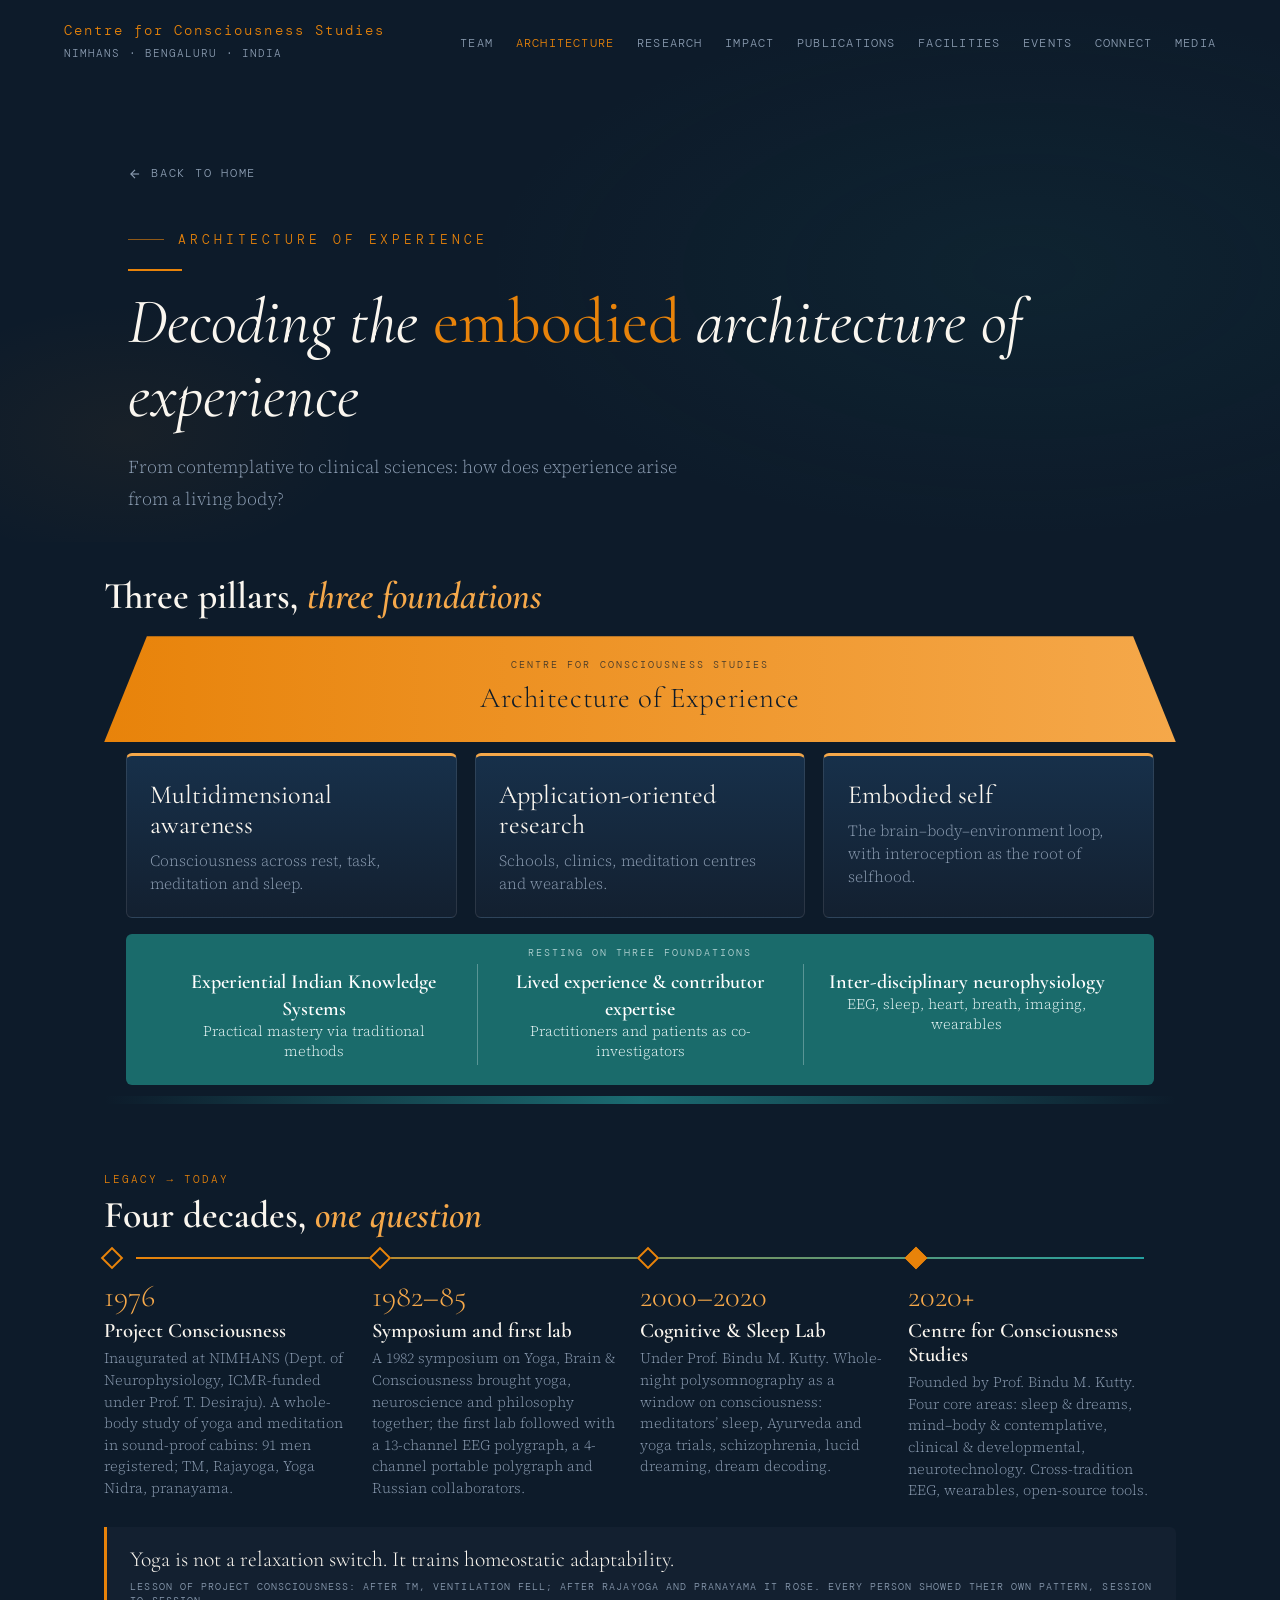
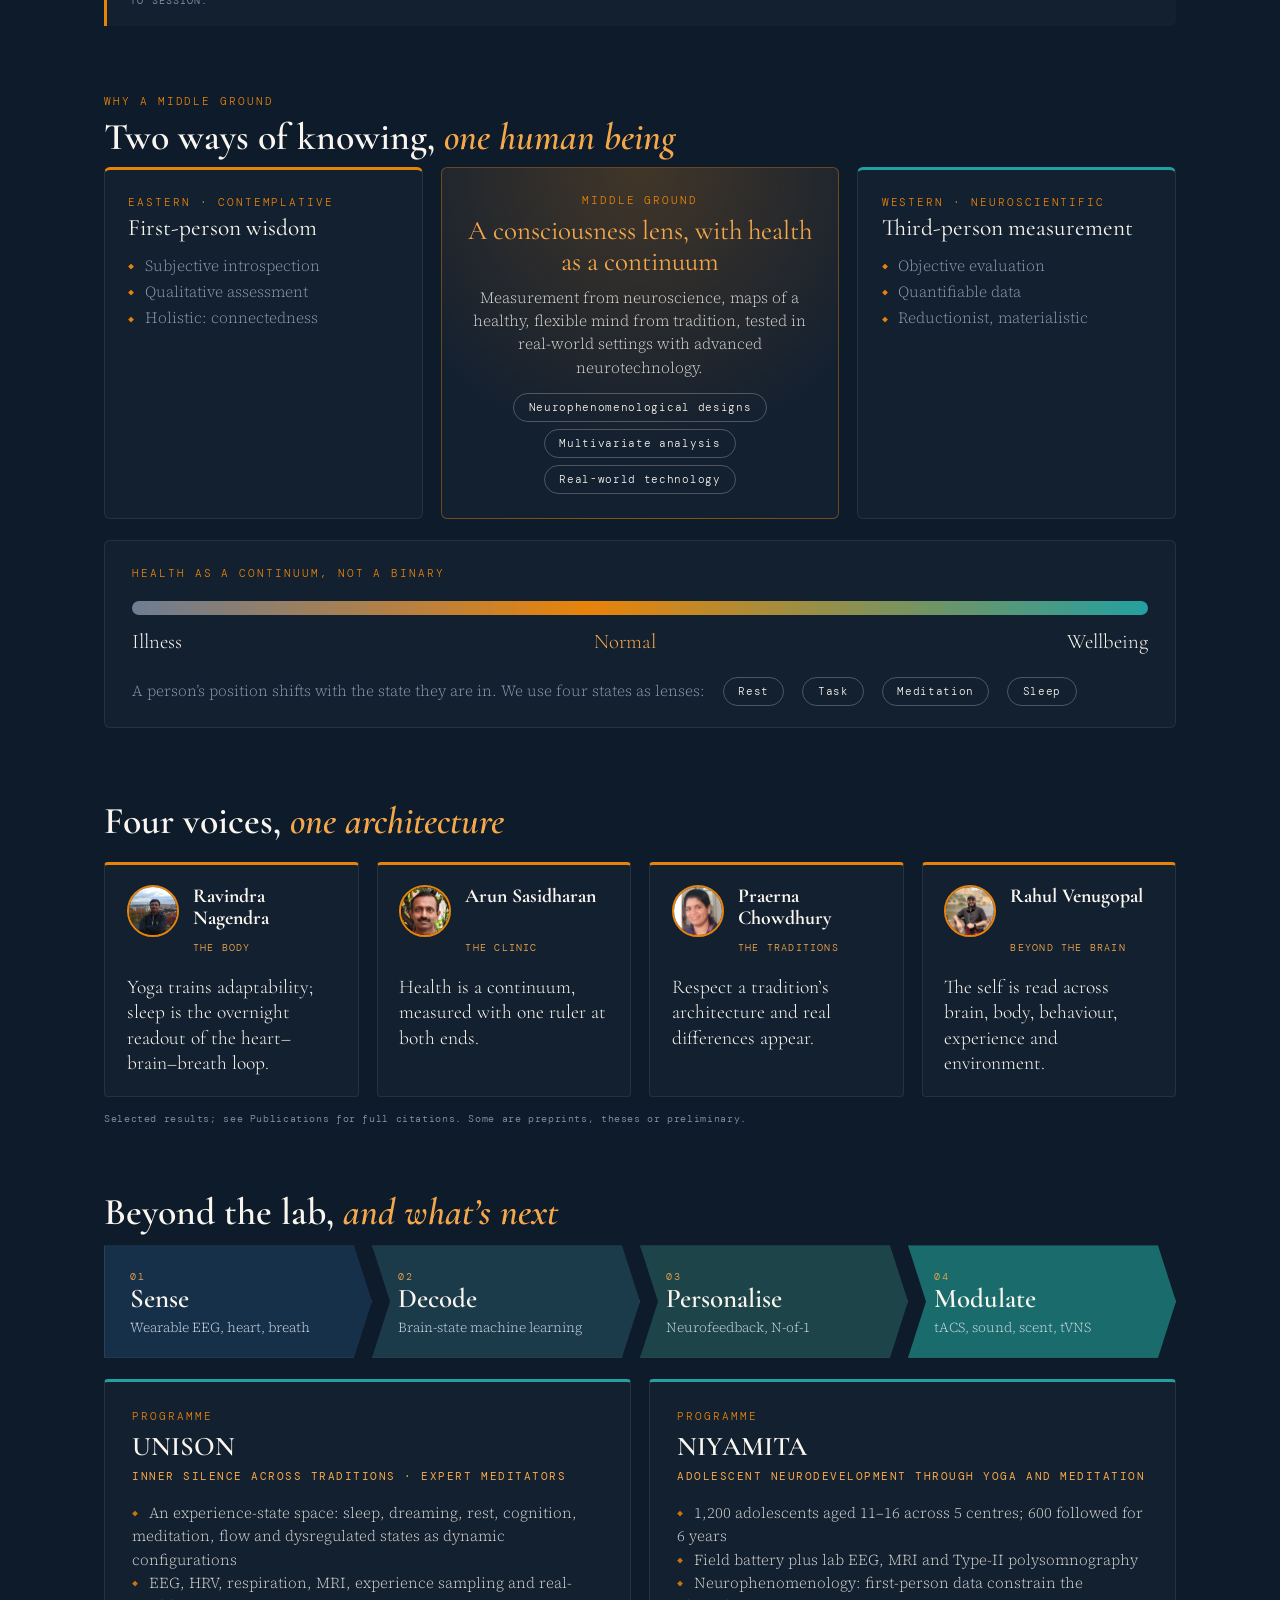
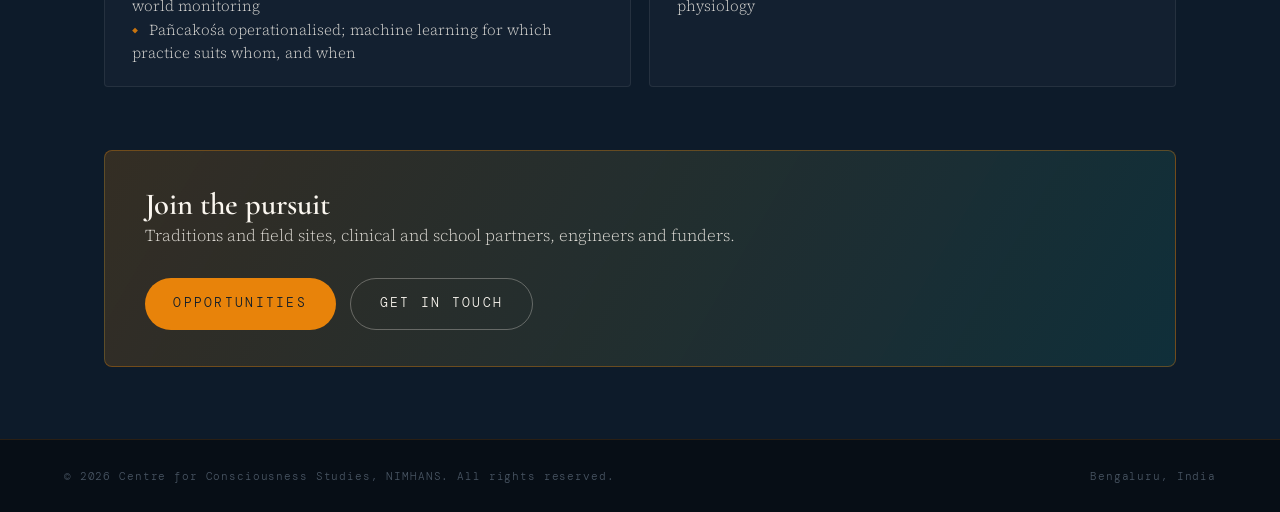
==== commit 9f26a383: "Update timeline leadership notes and separate Founder from Foundational Pioneers" ====
--- a/architecture.html
+++ b/architecture.html
@@ -828,8 +828,8 @@
       <div class="ax-tl reveal">
         <div class="ax-tl-i"><div class="ax-yr">1976</div><h4>Project Consciousness</h4><p>Inaugurated at NIMHANS (Dept. of Neurophysiology, ICMR-funded under Prof. T. Desiraju). A whole-body study of yoga and meditation in sound-proof cabins: 91 men registered; TM, Rajayoga, Yoga Nidra, pranayama.</p></div>
         <div class="ax-tl-i"><div class="ax-yr">1982&ndash;85</div><h4>Symposium and first lab</h4><p>A 1982 symposium on Yoga, Brain &amp; Consciousness brought yoga, neuroscience and philosophy together; the first lab followed with a 13-channel EEG polygraph, a 4-channel portable polygraph and Russian collaborators.</p></div>
-        <div class="ax-tl-i"><div class="ax-yr">2000&ndash;2020</div><h4>Cognitive &amp; Sleep Lab</h4><p>Whole-night polysomnography as a window on consciousness: meditators&rsquo; sleep, Ayurveda and yoga trials, schizophrenia, lucid dreaming, dream decoding.</p></div>
-        <div class="ax-tl-i"><div class="ax-yr">2020+</div><h4>Centre for Consciousness Studies</h4><p>Four core areas: sleep &amp; dreams, mind&ndash;body &amp; contemplative, clinical &amp; developmental, neurotechnology. Cross-tradition EEG, wearables, open-source tools.</p></div>
+        <div class="ax-tl-i"><div class="ax-yr">2000&ndash;2020</div><h4>Cognitive &amp; Sleep Lab</h4><p>Under Prof. Bindu M. Kutty. Whole-night polysomnography as a window on consciousness: meditators&rsquo; sleep, Ayurveda and yoga trials, schizophrenia, lucid dreaming, dream decoding.</p></div>
+        <div class="ax-tl-i"><div class="ax-yr">2020+</div><h4>Centre for Consciousness Studies</h4><p>Founded by Prof. Bindu M. Kutty. Four core areas: sleep &amp; dreams, mind&ndash;body &amp; contemplative, clinical &amp; developmental, neurotechnology. Cross-tradition EEG, wearables, open-source tools.</p></div>
       </div>
       <div class="ax-lesson reveal">Yoga is not a relaxation switch. It trains homeostatic adaptability.
         <span>Lesson of Project Consciousness: after TM, ventilation fell; after Rajayoga and pranayama it rose. Every person showed their own pattern, session to session.</span></div>
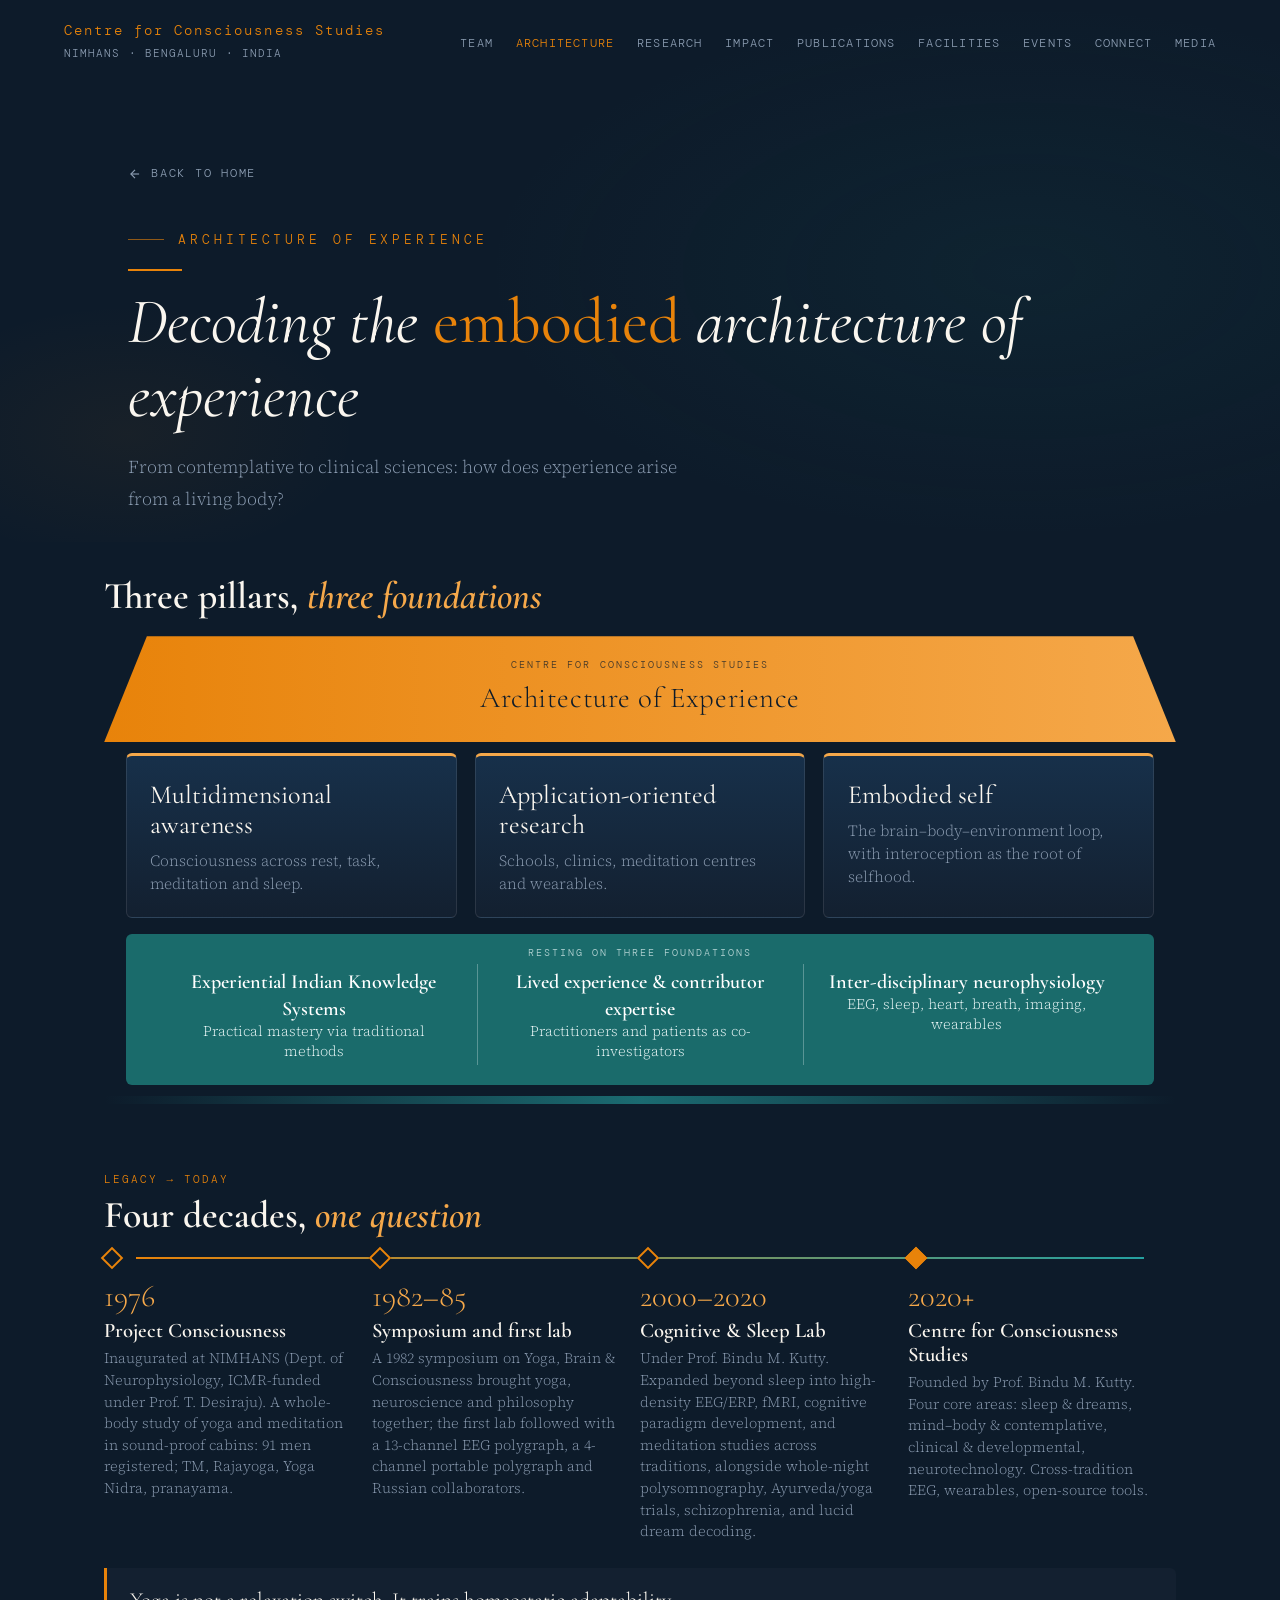
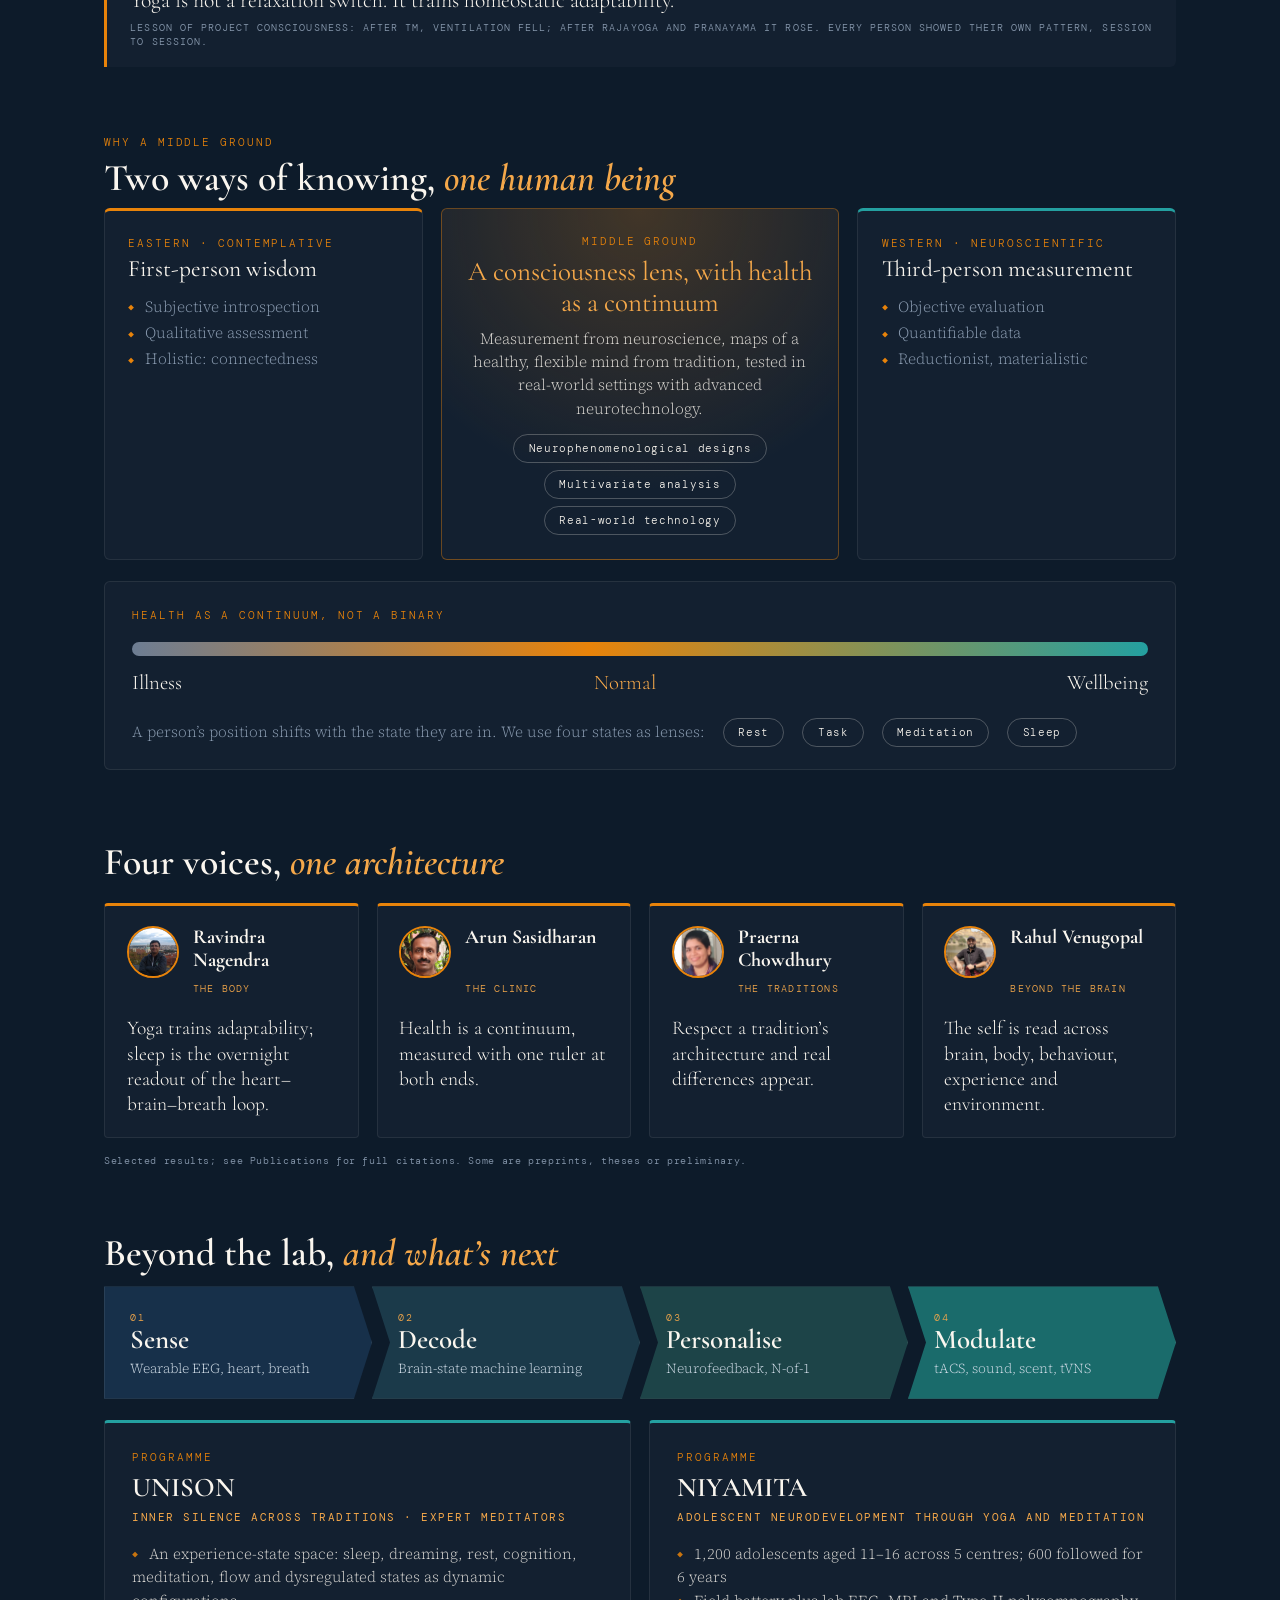
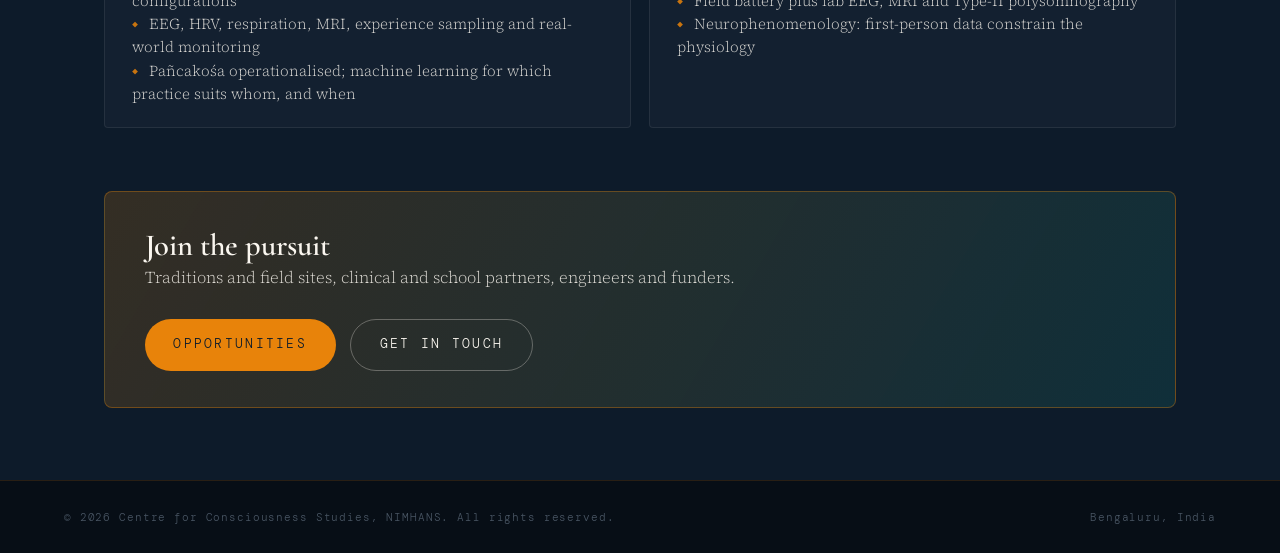
==== commit 4318e8c0: "Clarify Cognitive & Sleep Lab (2000-2020) scope across EEG/ERP, fMRI, paradigms, and meditation acro" ====
--- a/architecture.html
+++ b/architecture.html
@@ -828,7 +828,7 @@
       <div class="ax-tl reveal">
         <div class="ax-tl-i"><div class="ax-yr">1976</div><h4>Project Consciousness</h4><p>Inaugurated at NIMHANS (Dept. of Neurophysiology, ICMR-funded under Prof. T. Desiraju). A whole-body study of yoga and meditation in sound-proof cabins: 91 men registered; TM, Rajayoga, Yoga Nidra, pranayama.</p></div>
         <div class="ax-tl-i"><div class="ax-yr">1982&ndash;85</div><h4>Symposium and first lab</h4><p>A 1982 symposium on Yoga, Brain &amp; Consciousness brought yoga, neuroscience and philosophy together; the first lab followed with a 13-channel EEG polygraph, a 4-channel portable polygraph and Russian collaborators.</p></div>
-        <div class="ax-tl-i"><div class="ax-yr">2000&ndash;2020</div><h4>Cognitive &amp; Sleep Lab</h4><p>Under Prof. Bindu M. Kutty. Whole-night polysomnography as a window on consciousness: meditators&rsquo; sleep, Ayurveda and yoga trials, schizophrenia, lucid dreaming, dream decoding.</p></div>
+        <div class="ax-tl-i"><div class="ax-yr">2000&ndash;2020</div><h4>Cognitive &amp; Sleep Lab</h4><p>Under Prof. Bindu M. Kutty. Expanded beyond sleep into high-density EEG/ERP, fMRI, cognitive paradigm development, and meditation studies across traditions, alongside whole-night polysomnography, Ayurveda/yoga trials, schizophrenia, and lucid dream decoding.</p></div>
         <div class="ax-tl-i"><div class="ax-yr">2020+</div><h4>Centre for Consciousness Studies</h4><p>Founded by Prof. Bindu M. Kutty. Four core areas: sleep &amp; dreams, mind&ndash;body &amp; contemplative, clinical &amp; developmental, neurotechnology. Cross-tradition EEG, wearables, open-source tools.</p></div>
       </div>
       <div class="ax-lesson reveal">Yoga is not a relaxation switch. It trains homeostatic adaptability.
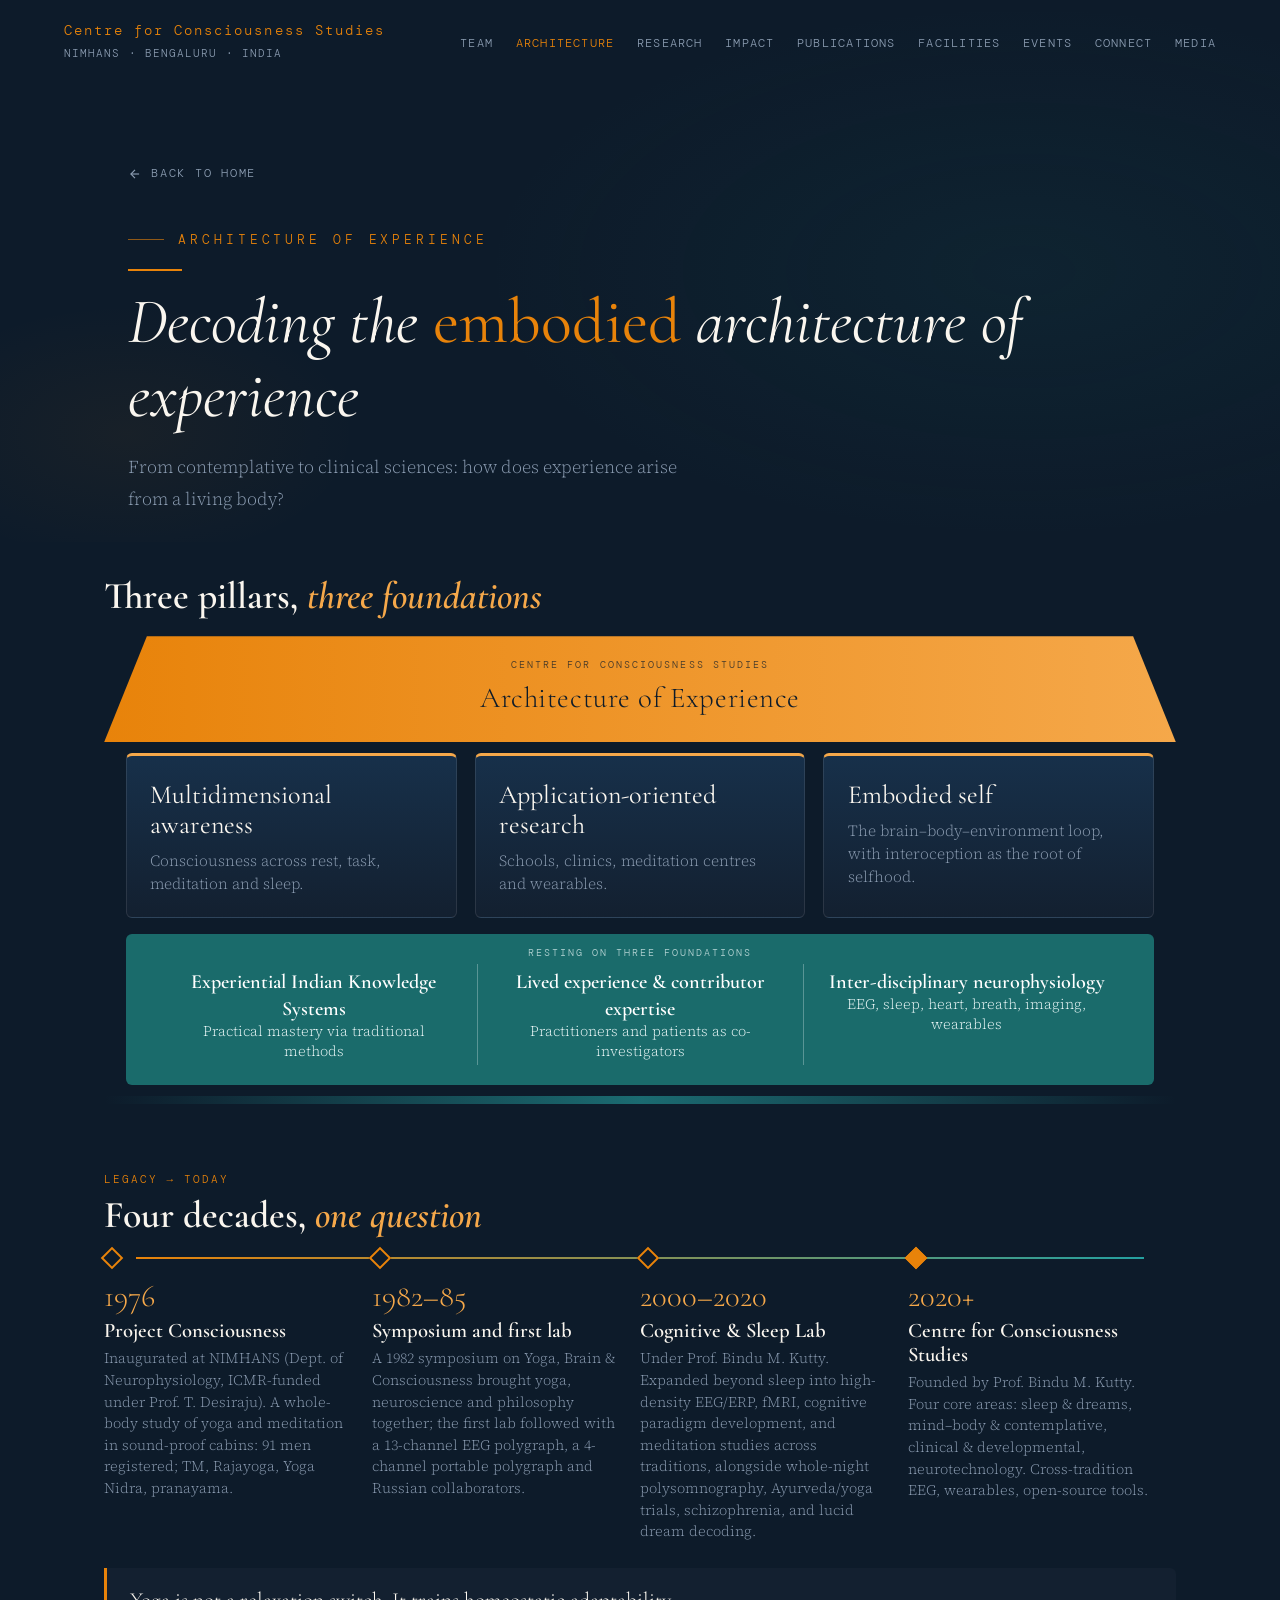
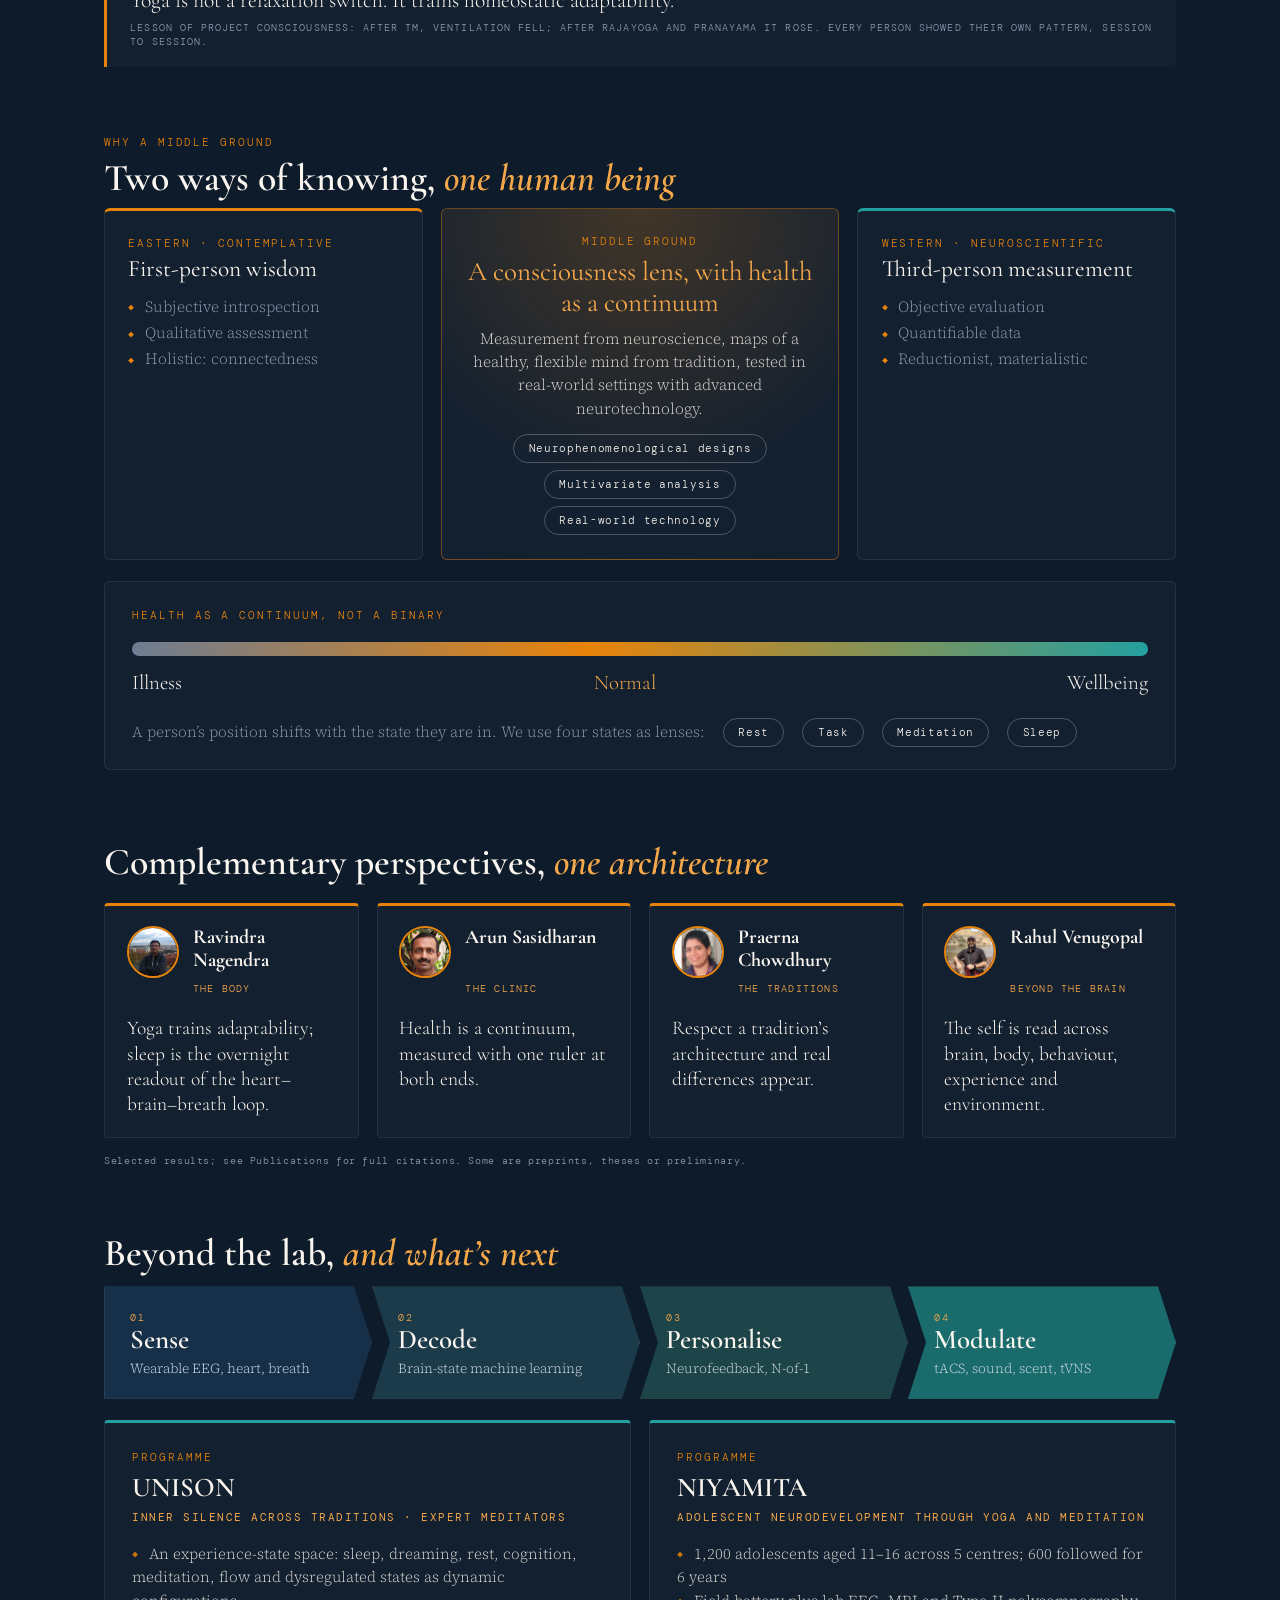
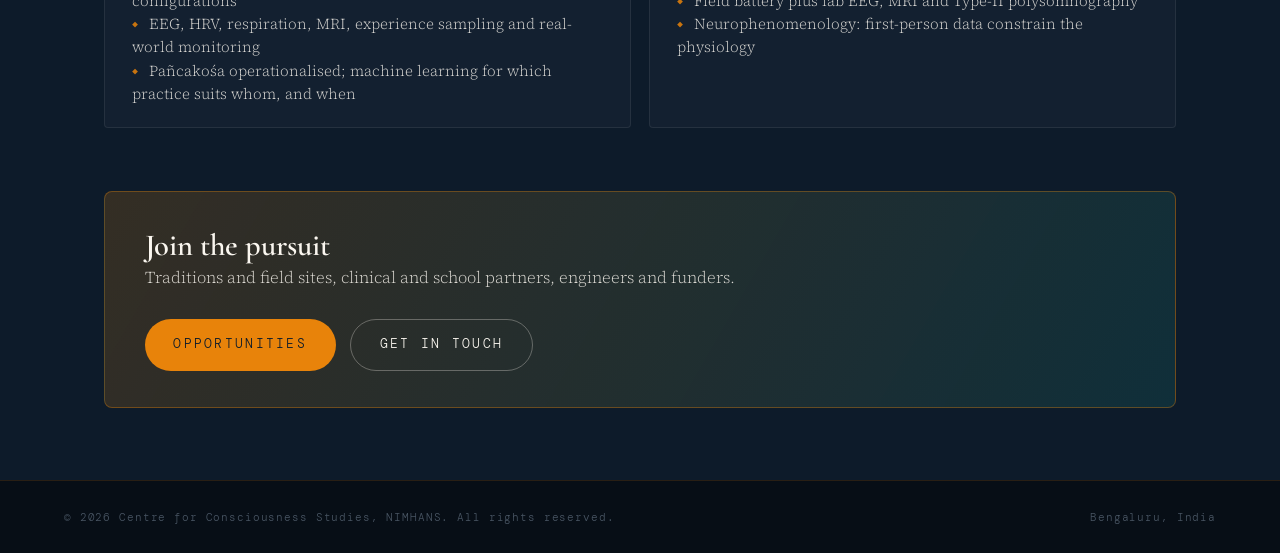
==== commit ac09bc31: "Update architecture headline to Complementary perspectives, reorder team tabs, and format interns li" ====
--- a/architecture.html
+++ b/architecture.html
@@ -853,7 +853,7 @@
     </section>
 
     <section class="ax-block" id="voices" style="padding-bottom:0;">
-      <h2 class="ax-h2 reveal">Four voices, <em>one architecture</em></h2>
+      <h2 class="ax-h2 reveal">Complementary perspectives, <em>one architecture</em></h2>
       <div class="cx-grid reveal">
         <article class="cx-card"><div class="cx-who"><img src="assets/images/team/ravindra.jpg" alt=""><div><b>Ravindra Nagendra</b><span>The body</span></div></div>
           <p class="cx-th">Yoga trains adaptability; sleep is the overnight readout of the heart&ndash;brain&ndash;breath loop.</p>
